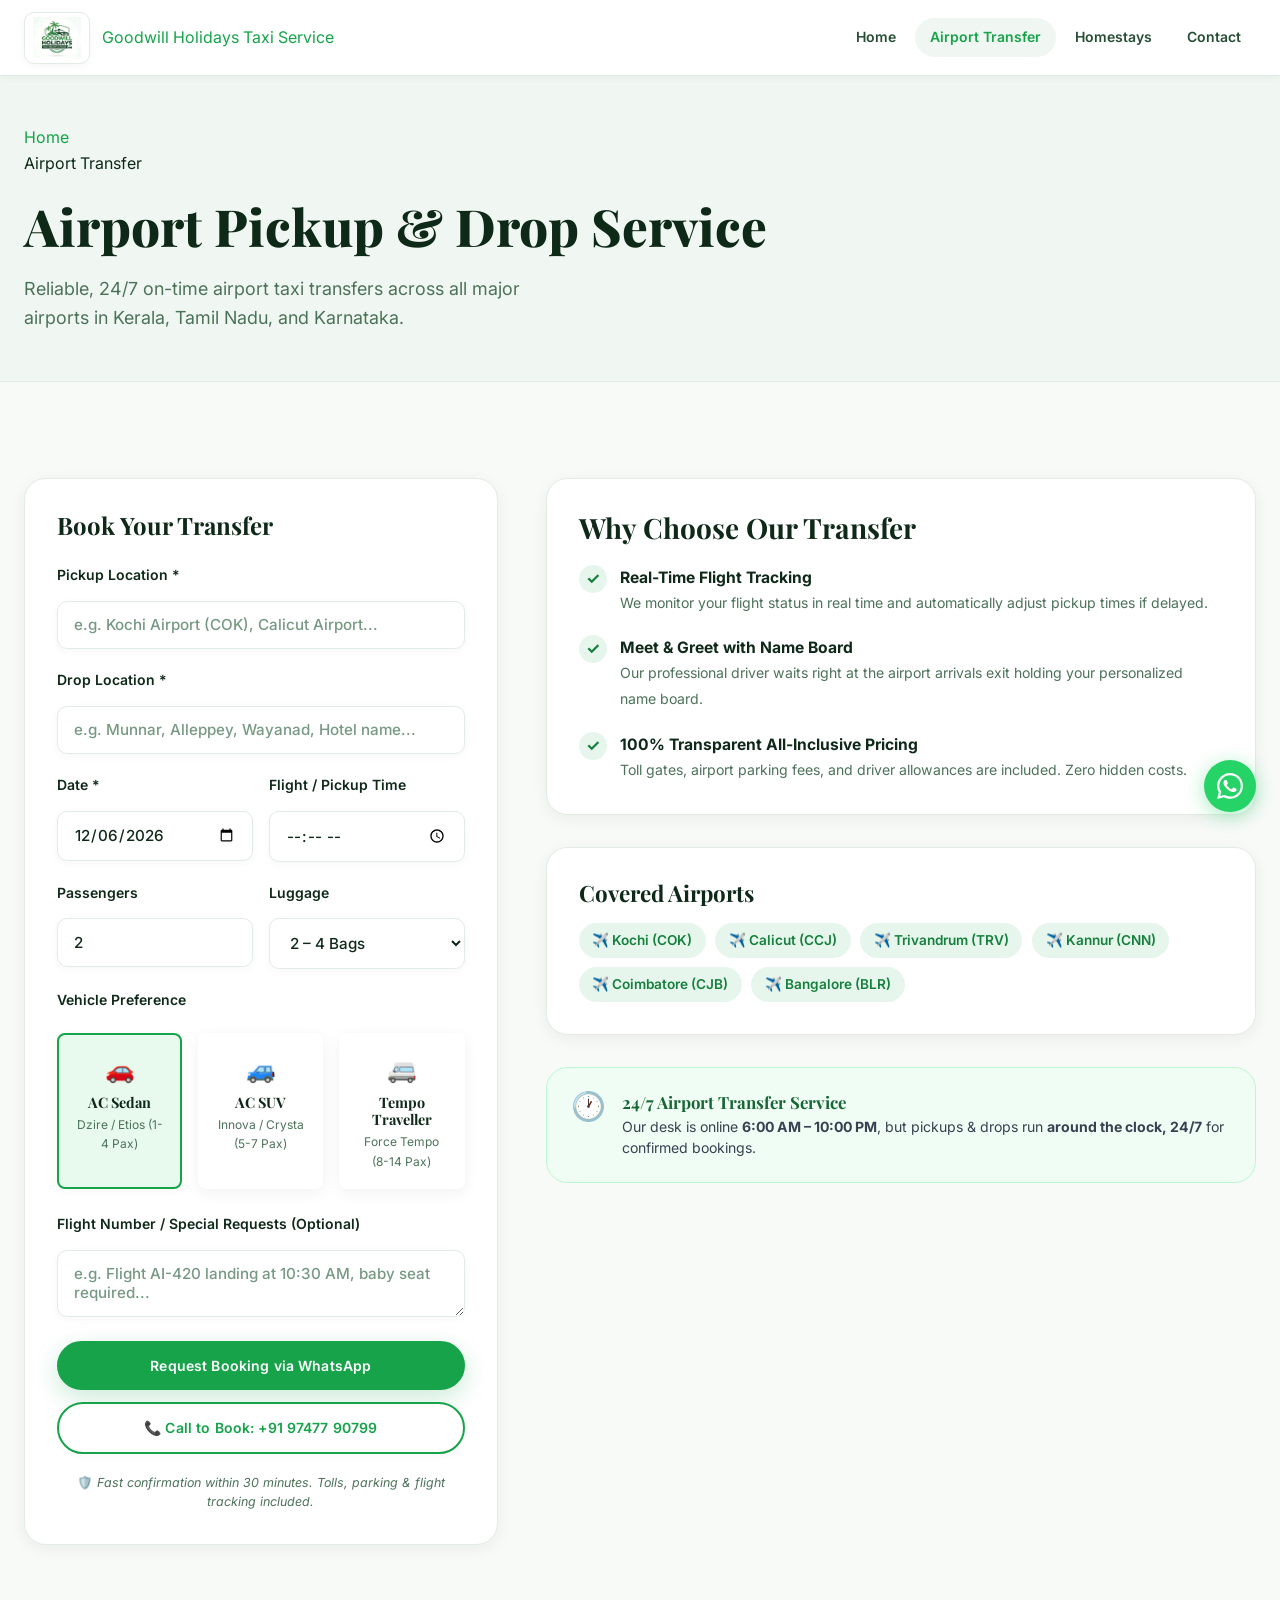
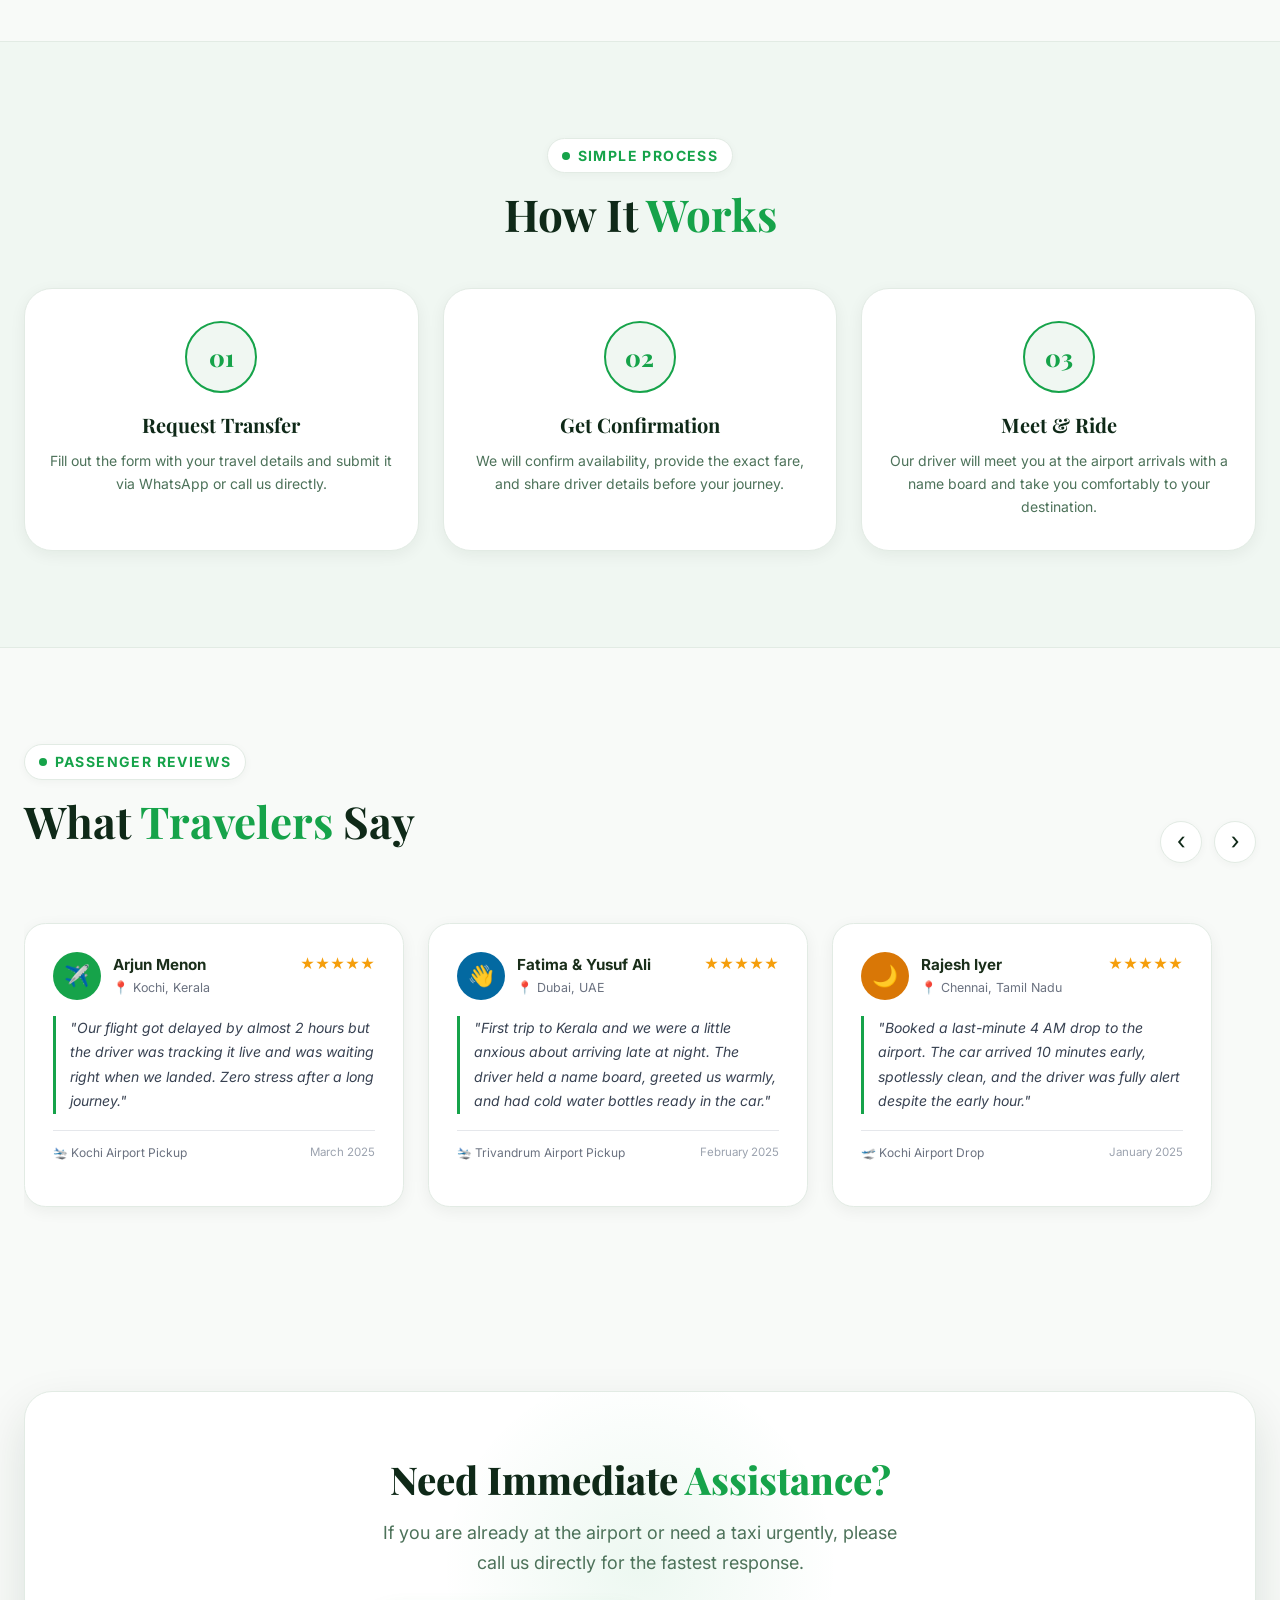
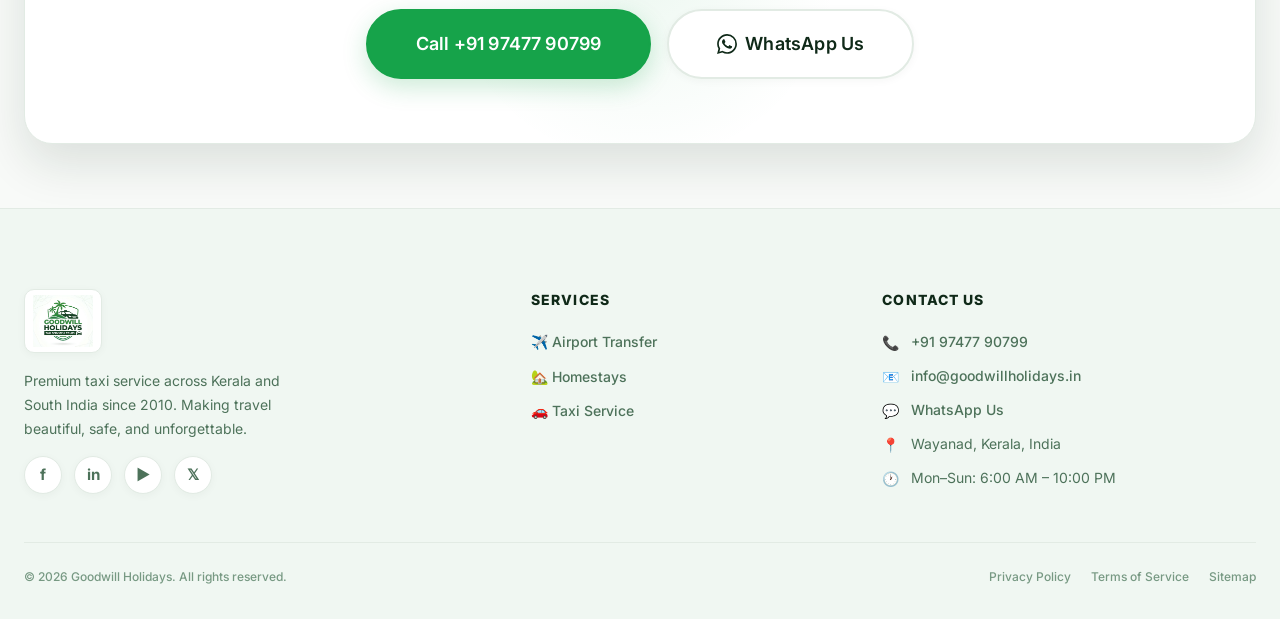
==== airport-transfer.html @ f51cc595 "first commit" ====
<!DOCTYPE html>
<html lang="en">
<head>
    <meta charset="UTF-8" />
    <!-- Favicon -->
    <link rel="icon" type="image/png" href="assets/logo/favicon.png" />
    <link rel="apple-touch-icon" href="assets/logo/favicon.png" />
    <meta name="viewport" content="width=device-width, initial-scale=1.0" />
    <meta name="description" content="Reliable airport taxi service in Kerala and South India. Punctual airport transfers from Kochi, Trivandrum, Calicut, and more with Goodwill Holidays." />
    <meta name="keywords" content="airport transfer Kerala, taxi Kochi airport, Trivandrum airport taxi, airport pickup Kerala, Goodwill Holidays airport transfer" />
    <meta name="author" content="Goodwill Holidays" />
    <meta name="robots" content="index, follow" />
    <link rel="canonical" href="https://www.goodwillholidays.in/airport-transfer.html" />

    <!-- Open Graph -->
    <meta property="og:title" content="Airport Transfer Kerala – Kochi, Trivandrum & More | Goodwill Holidays" />
    <meta property="og:description" content="Reliable airport taxi service in Kerala and South India. Punctual airport transfers with Goodwill Holidays." />
    <meta property="og:type" content="website" />
    <meta property="og:url" content="https://www.goodwillholidays.in/airport-transfer.html" />
    <meta property="og:image" content="https://www.goodwillholidays.in/assets/images/airport.jpg" />
    <meta property="og:site_name" content="Goodwill Holidays" />

    <!-- Twitter Card -->
    <meta name="twitter:card" content="summary_large_image" />
    <meta name="twitter:title" content="Airport Transfer Kerala – Kochi, Trivandrum & More" />
    <meta name="twitter:description" content="Reliable airport taxi service in Kerala and South India. Punctual airport transfers with Goodwill Holidays." />
    <meta name="twitter:image" content="https://www.goodwillholidays.in/assets/images/airport.jpg" />

    <title>Airport Transfer Kerala – Kochi, Trivandrum & More | Goodwill Holidays</title>

    <!-- Preconnect -->
    <link rel="preconnect" href="https://fonts.googleapis.com" />
    <link rel="preconnect" href="https://fonts.gstatic.com" crossorigin />
    <link href="https://fonts.googleapis.com/css2?family=Playfair+Display:ital,wght@0,400;0,500;0,600;0,700;1,400;1,500&family=Inter:wght@300;400;500;600;700&display=swap" rel="stylesheet" />

    <!-- CSS -->
    <link rel="stylesheet" href="css/style.css" />
    <link rel="stylesheet" href="css/animations.css" />
    <link rel="stylesheet" href="css/responsive.css" />

    <!-- JSON-LD Structured Data -->
    <script type="application/ld+json">
    {
        "@context": "https://schema.org",
        "@type": "TaxiService",
        "name": "Goodwill Holidays Airport Transfers",
        "description": "Reliable airport taxi service in Kerala and South India.",
        "url": "https://www.goodwillholidays.in/airport-transfer.html",
        "telephone": "+919747790799",
        "provider": {
            "@type": "LocalBusiness",
            "name": "Goodwill Holidays"
        },
        "areaServed": [
            {"@type": "City", "name": "Kochi"},
            {"@type": "City", "name": "Trivandrum"},
            {"@type": "City", "name": "Calicut"},
            {"@type": "City", "name": "Coimbatore"},
            {"@type": "City", "name": "Bangalore"},
            {"@type": "City", "name": "Chennai"}
        ]
    }
    </script>
    <style>
        .airport-page-layout { display: grid; grid-template-columns: 1fr 1.5fr; gap: 3rem; align-items: start; }
        @media (max-width: 991px) { .airport-page-layout { grid-template-columns: 1fr; } }
        .vehicle-selection { display: grid; grid-template-columns: repeat(3, 1fr); gap: 1rem; margin-top: 0.5rem; }
        .vehicle-card { border: 2px solid transparent; border-radius: 0.5rem; padding: 1rem; cursor: pointer; text-align: center; background: rgba(255,255,255,0.05); transition: all 0.3s; }
        .vehicle-card.selected { border-color: var(--clr-brand); background: rgba(34, 197, 94, 0.1); }
        .vehicle-card h4 { margin-bottom: 0.25rem; font-size: 0.9rem; }
        .vehicle-card p { font-size: 0.75rem; color: var(--clr-text-muted); margin: 0; }
        .vehicle-list-grid { display: grid; grid-template-columns: repeat(auto-fit, minmax(250px, 1fr)); gap: 1.5rem; }
        .vehicle-info-card { background: var(--clr-bg-card); border-radius: 1rem; padding: 1.5rem; border: 1px solid rgba(255,255,255,0.05); }
    </style>
</head>
<body data-page="airport-transfer">
    <!-- Skip Navigation -->
    <a href="#main-content" class="skip-nav">Skip to main content</a>

    <!-- ═══ NAVBAR ═════════════════════════════════════════════════════════ -->
    <header role="banner">
        <nav class="navbar" aria-label="Main navigation">
            <div class="navbar__inner">
                <a href="index.html" class="navbar__logo" aria-label="Goodwill Holidays – Home">
                    <img src="assets/logo/logo.png" alt="Goodwill Holidays Logo" class="navbar__logo-img" width="44" height="44" />
                    <div class="navbar__logo-text">
                        <span class="navbar__logo-name">Goodwill Holidays</span>
                        <span class="navbar__logo-tagline">Taxi Service</span>
                    </div>
                </a>

                <div class="navbar__nav" role="navigation">
                    <a href="index.html" class="nav-link">Home</a>
                    <a href="airport-transfer.html" class="nav-link active">Airport Transfer</a>
                    <a href="homestays.html" class="nav-link">Homestays</a>
                    <a href="contact.html" class="nav-link">Contact</a>
                </div>


                <!-- Hamburger -->
                <button class="hamburger" aria-label="Open navigation menu" aria-expanded="false" aria-controls="mobile-menu">
                    <span class="hamburger__line"></span>
                    <span class="hamburger__line"></span>
                    <span class="hamburger__line"></span>
                </button>
            </div>
        </nav>
    </header>

    <!-- Mobile Menu Overlay -->
    <div class="mobile-menu-overlay" aria-hidden="true"></div>

    <!-- Mobile Menu -->
    <nav class="mobile-menu" id="mobile-menu" aria-label="Mobile navigation" aria-hidden="true">
        <div class="mobile-menu__header">
            <a href="index.html" class="navbar__logo">
                <img src="assets/logo/logo.png" alt="Goodwill Holidays" class="navbar__logo-img" width="36" height="36" />
                <div class="navbar__logo-text">
                    <span class="navbar__logo-name">Goodwill Holidays</span>
                    <span class="navbar__logo-tagline">Taxi Service</span>
                </div>
            </a>
            <button class="mobile-menu-close" aria-label="Close navigation menu">✕</button>
        </div>
        <div class="mobile-menu__nav">
            <a href="index.html" class="mobile-nav-link">🏠 Home</a>
            <a href="airport-transfer.html" class="mobile-nav-link active">✈️ Airport Transfer</a>
            <a href="homestays.html" class="mobile-nav-link">🏡 Homestays</a>
            <a href="contact.html" class="mobile-nav-link">📞 Contact Us</a>
        </div>
        <div class="mobile-menu__footer">
            <a href="#" class="btn btn--whatsapp btn--full"
               data-whatsapp="Hello Goodwill Holidays! I'd like to plan a trip!">
                WhatsApp Us
            </a>
        </div>
    </nav>

    <main id="main-content">
        <!-- ═══ PAGE HEADER ═══════════════════════════════════════════════════ -->
        <section class="page-header section--dark">
            <div class="container">
                <nav aria-label="Breadcrumb" class="breadcrumb">
                    <ol>
                        <li><a href="index.html">Home</a></li>
                        <li><span aria-current="page">Airport Transfer</span></li>
                    </ol>
                </nav>
                <div class="page-header__content text-center">
                    <h1 class="page-header__title">Airport Pickup &amp; <span>Drop Service</span></h1>
                    <p class="page-header__subtitle">Reliable, 24/7 on-time airport taxi transfers across all major airports in Kerala, Tamil Nadu, and Karnataka.</p>
                </div>
            </div>
        </section>

        <!-- ═══ MAIN CONTENT ═════════════════════════════════════════════════ -->
        <section class="section">
            <div class="container">
                <div class="airport-page-layout">
                    <!-- LEFT COLUMN: Form -->
                    <div class="reveal-left">
                        <form id="airport-transfer-form" class="airport-transfer-form">
                            <h2 style="font-size: 1.5rem; margin-bottom: 1.5rem; font-family: 'Playfair Display', serif; color: var(--clr-text-primary);">Book Your Transfer</h2>
                            
                            <div class="form-group" style="margin-bottom: 1.25rem;">
                                <label for="transfer-pickup" class="form-label" style="font-weight:600; margin-bottom:0.4rem; display:block;">Pickup Location *</label>
                                <input type="text" id="transfer-pickup" class="form-input" required placeholder="e.g. Kochi Airport (COK), Calicut Airport..." style="padding: 0.85rem 1rem; border-radius: var(--radius-md); border: 1px solid var(--clr-border); background: #ffffff; color: var(--clr-text-primary); font-size: 0.95rem;" />
                            </div>
                            
                            <div class="form-group" style="margin-bottom: 1.25rem;">
                                <label for="transfer-dropoff" class="form-label" style="font-weight:600; margin-bottom:0.4rem; display:block;">Drop Location *</label>
                                <input type="text" id="transfer-dropoff" class="form-input" required placeholder="e.g. Munnar, Alleppey, Wayanad, Hotel name..." style="padding: 0.85rem 1rem; border-radius: var(--radius-md); border: 1px solid var(--clr-border); background: #ffffff; color: var(--clr-text-primary); font-size: 0.95rem;" />
                            </div>

                            <div class="form-grid-2">
                                <div class="form-group">
                                    <label for="transfer-date" class="form-label" style="font-weight:600; margin-bottom:0.4rem; display:block;">Date *</label>
                                    <input type="date" id="transfer-date" class="form-input" required style="padding: 0.85rem 1rem; border-radius: var(--radius-md); border: 1px solid var(--clr-border); background: #ffffff; color: var(--clr-text-primary); font-size: 0.95rem;" />
                                </div>
                                <div class="form-group">
                                    <label for="transfer-time" class="form-label" style="font-weight:600; margin-bottom:0.4rem; display:block;">Flight / Pickup Time</label>
                                    <input type="time" id="transfer-time" class="form-input" style="padding: 0.85rem 1rem; border-radius: var(--radius-md); border: 1px solid var(--clr-border); background: #ffffff; color: var(--clr-text-primary); font-size: 0.95rem;" />
                                </div>
                            </div>

                            <div class="form-grid-2">
                                <div class="form-group">
                                    <label for="transfer-passengers" class="form-label" style="font-weight:600; margin-bottom:0.4rem; display:block;">Passengers</label>
                                    <input type="number" id="transfer-passengers" class="form-input" min="1" max="15" value="2" style="padding: 0.85rem 1rem; border-radius: var(--radius-md); border: 1px solid var(--clr-border); background: #ffffff; color: var(--clr-text-primary); font-size: 0.95rem;" />
                                </div>
                                <div class="form-group">
                                    <label for="transfer-luggage" class="form-label" style="font-weight:600; margin-bottom:0.4rem; display:block;">Luggage</label>
                                    <select id="transfer-luggage" class="form-input" style="padding: 0.85rem 1rem; border-radius: var(--radius-md); border: 1px solid var(--clr-border); background: #ffffff; color: var(--clr-text-primary); font-size: 0.95rem;">
                                        <option value="0-1">0 – 1 Bags</option>
                                        <option value="2-4" selected>2 – 4 Bags</option>
                                        <option value="5+">5+ Bags</option>
                                    </select>
                                </div>
                            </div>

                            <div class="form-group" style="margin-bottom: 1.5rem;">
                                <label class="form-label" style="font-weight:600; margin-bottom:0.4rem; display:block;">Vehicle Preference</label>
                                <div class="vehicle-selection">
                                    <div class="vehicle-card selected" data-vehicle="sedan">
                                        <div style="font-size: 1.5rem; margin-bottom: 0.25rem;">🚗</div>
                                        <h4>AC Sedan</h4>
                                        <p>Dzire / Etios (1-4 Pax)</p>
                                    </div>
                                    <div class="vehicle-card" data-vehicle="suv">
                                        <div style="font-size: 1.5rem; margin-bottom: 0.25rem;">🚙</div>
                                        <h4>AC SUV</h4>
                                        <p>Innova / Crysta (5-7 Pax)</p>
                                    </div>
                                    <div class="vehicle-card" data-vehicle="tempo">
                                        <div style="font-size: 1.5rem; margin-bottom: 0.25rem;">🚐</div>
                                        <h4>Tempo Traveller</h4>
                                        <p>Force Tempo (8-14 Pax)</p>
                                    </div>
                                </div>
                            </div>

                            <div class="form-group" style="margin-bottom: 1.5rem;">
                                <label for="transfer-notes" class="form-label" style="font-weight:600; margin-bottom:0.4rem; display:block;">Flight Number / Special Requests (Optional)</label>
                                <textarea id="transfer-notes" class="form-input" rows="2" placeholder="e.g. Flight AI-420 landing at 10:30 AM, baby seat required..." style="padding: 0.85rem 1rem; border-radius: var(--radius-md); border: 1px solid var(--clr-border); background: #ffffff; color: var(--clr-text-primary); font-size: 0.95rem;"></textarea>
                            </div>

                            <div style="display: flex; flex-direction: column; gap: 0.75rem;">
                                <button type="submit" class="btn btn--primary btn--full" style="justify-content: center; padding: 0.9rem;">
                                    Request Booking via WhatsApp
                                </button>
                                <a href="tel:+919747790799" class="btn btn--outline btn--full" style="justify-content: center; padding: 0.8rem;">
                                    📞 Call to Book: +91 97477 90799
                                </a>
                            </div>

                            <p style="font-size: 0.78rem; color: var(--clr-text-muted); margin-top: 1.25rem; text-align: center; line-height: 1.5;">
                                🛡️ <em>Fast confirmation within 30 minutes. Tolls, parking &amp; flight tracking included.</em>
                            </p>
                        </form>
                    </div>

                    <!-- RIGHT COLUMN: Info -->
                    <div class="reveal-right">
                        <div class="airport-info-card" style="background:#ffffff; border:1px solid var(--clr-border); border-radius:var(--radius-xl); box-shadow:var(--shadow-md); margin-bottom: 2rem;">
                            <h2 style="font-family: 'Playfair Display', serif; font-size: 1.75rem; margin-bottom: 1.25rem; color: var(--clr-text-primary);">Why Choose Our Transfer</h2>
                            <ul style="display: flex; flex-direction: column; gap: 1.25rem; list-style:none; padding:0; margin:0;">
                                <li style="display: flex; align-items: start; gap: 0.85rem;">
                                    <span style="background:var(--clr-brand-glow); color:var(--clr-brand-dark); width:28px; height:28px; border-radius:50%; display:flex; align-items:center; justify-content:center; font-weight:700; flex-shrink:0;">✓</span>
                                    <div>
                                        <strong style="display: block; color: var(--clr-text-primary); font-size: 0.98rem;">Real-Time Flight Tracking</strong>
                                        <span style="color: var(--clr-text-muted); font-size: 0.88rem;">We monitor your flight status in real time and automatically adjust pickup times if delayed.</span>
                                    </div>
                                </li>
                                <li style="display: flex; align-items: start; gap: 0.85rem;">
                                    <span style="background:var(--clr-brand-glow); color:var(--clr-brand-dark); width:28px; height:28px; border-radius:50%; display:flex; align-items:center; justify-content:center; font-weight:700; flex-shrink:0;">✓</span>
                                    <div>
                                        <strong style="display: block; color: var(--clr-text-primary); font-size: 0.98rem;">Meet &amp; Greet with Name Board</strong>
                                        <span style="color: var(--clr-text-muted); font-size: 0.88rem;">Our professional driver waits right at the airport arrivals exit holding your personalized name board.</span>
                                    </div>
                                </li>
                                <li style="display: flex; align-items: start; gap: 0.85rem;">
                                    <span style="background:var(--clr-brand-glow); color:var(--clr-brand-dark); width:28px; height:28px; border-radius:50%; display:flex; align-items:center; justify-content:center; font-weight:700; flex-shrink:0;">✓</span>
                                    <div>
                                        <strong style="display: block; color: var(--clr-text-primary); font-size: 0.98rem;">100% Transparent All-Inclusive Pricing</strong>
                                        <span style="color: var(--clr-text-muted); font-size: 0.88rem;">Toll gates, airport parking fees, and driver allowances are included. Zero hidden costs.</span>
                                    </div>
                                </li>
                            </ul>
                        </div>

                        <div class="airport-info-card" style="background:#ffffff; border:1px solid var(--clr-border); border-radius:var(--radius-xl); box-shadow:var(--shadow-md); margin-bottom: 2rem;">
                            <h3 style="font-family: 'Playfair Display', serif; font-size: 1.4rem; margin-bottom: 1rem; color: var(--clr-text-primary);">Covered Airports</h3>
                            <div style="display: flex; flex-wrap: wrap; gap: 0.6rem;">
                                <span style="background: var(--clr-brand-glow); color: var(--clr-brand-dark); padding: 0.4rem 0.85rem; border-radius: 999px; font-size: 0.85rem; font-weight: 600;">✈️ Kochi (COK)</span>
                                <span style="background: var(--clr-brand-glow); color: var(--clr-brand-dark); padding: 0.4rem 0.85rem; border-radius: 999px; font-size: 0.85rem; font-weight: 600;">✈️ Calicut (CCJ)</span>
                                <span style="background: var(--clr-brand-glow); color: var(--clr-brand-dark); padding: 0.4rem 0.85rem; border-radius: 999px; font-size: 0.85rem; font-weight: 600;">✈️ Trivandrum (TRV)</span>
                                <span style="background: var(--clr-brand-glow); color: var(--clr-brand-dark); padding: 0.4rem 0.85rem; border-radius: 999px; font-size: 0.85rem; font-weight: 600;">✈️ Kannur (CNN)</span>
                                <span style="background: var(--clr-brand-glow); color: var(--clr-brand-dark); padding: 0.4rem 0.85rem; border-radius: 999px; font-size: 0.85rem; font-weight: 600;">✈️ Coimbatore (CJB)</span>
                                <span style="background: var(--clr-brand-glow); color: var(--clr-brand-dark); padding: 0.4rem 0.85rem; border-radius: 999px; font-size: 0.85rem; font-weight: 600;">✈️ Bangalore (BLR)</span>
                            </div>
                        </div>

                        <div style="background: #f0fdf4; border: 1px solid #bbf7d0; padding: 1.5rem; border-radius: var(--radius-xl); display:flex; align-items:flex-start; gap:1rem;">
                            <div style="font-size: 1.75rem; line-height:1;">🕐</div>
                            <div>
                                <h4 style="font-size: 1.05rem; font-weight: 700; color: #166534; margin-bottom: 0.25rem;">24/7 Airport Transfer Service</h4>
                                <p style="color: #374151; font-size: 0.88rem; line-height: 1.5; margin: 0;">Our desk is online <strong>6:00 AM – 10:00 PM</strong>, but pickups &amp; drops run <strong>around the clock, 24/7</strong> for confirmed bookings.</p>
                            </div>
                        </div>
                    </div>
                </div>
            </div>
        </section>

        <!-- ═══ HOW IT WORKS ════════════════════════════════════════════════ -->
        <section class="section section--dark" aria-labelledby="how-heading">
            <div class="container">
                <div class="section-header section-header--center">
                    <span class="section-label">Simple Process</span>
                    <h2 class="section-title" id="how-heading">How It <span>Works</span></h2>
                </div>

                <div class="how-grid">
                    <div class="how-step reveal" data-delay="0">
                        <div class="how-step__number" aria-hidden="true">01</div>
                        <h3 class="how-step__title">Request Transfer</h3>
                        <p class="how-step__desc">Fill out the form with your travel details and submit it via WhatsApp or call us directly.</p>
                    </div>
                    <div class="how-step reveal" data-delay="150">
                        <div class="how-step__number" aria-hidden="true">02</div>
                        <h3 class="how-step__title">Get Confirmation</h3>
                        <p class="how-step__desc">We will confirm availability, provide the exact fare, and share driver details before your journey.</p>
                    </div>
                    <div class="how-step reveal" data-delay="300">
                        <div class="how-step__number" aria-hidden="true">03</div>
                        <h3 class="how-step__title">Meet & Ride</h3>
                        <p class="how-step__desc">Our driver will meet you at the airport arrivals with a name board and take you comfortably to your destination.</p>
                    </div>
                </div>
            </div>
        </section>
        
        <!-- ═══ TESTIMONIALS (AIRPORT) ══════════════════════════════════════ -->
        <section class="section">
            <div class="container">
                <div class="section-header"
                    style="display:flex;align-items:flex-end;justify-content:space-between;flex-wrap:wrap;gap:1.5rem;">
                    <div>
                        <span class="section-label">Passenger Reviews</span>
                        <h2 class="section-title">What <span>Travelers</span> Say</h2>
                    </div>
                    <div style="display:flex;align-items:center;gap:0.75rem;">
                        <button class="carousel-btn" id="airport-reviews-scroll-left" aria-label="Previous review"
                            title="Previous review">‹</button>
                        <button class="carousel-btn" id="airport-reviews-scroll-right" aria-label="Next review"
                            title="Next review">›</button>
                    </div>
                </div>

                <div class="stories-carousel-wrap">
                    <div class="stories-carousel-track" id="airport-testimonial-container" aria-live="polite">
                        <!-- Review 1 -->
                        <article class="story-card reveal"
                            style="background:#fff;border:1px solid var(--clr-border);border-radius:var(--radius-xl);padding:1.75rem;box-shadow:var(--shadow-md);display:flex;flex-direction:column;gap:1rem;">
                            <div style="display:flex;justify-content:space-between;align-items:flex-start;gap:0.5rem;">
                                <div style="display:flex;align-items:center;gap:0.75rem;">
                                    <div style="width:48px;height:48px;border-radius:50%;background:#16a34a;display:flex;align-items:center;justify-content:center;font-size:1.3rem;color:#fff;font-weight:700;flex-shrink:0;">✈️</div>
                                    <div>
                                        <div style="font-weight:700;font-size:0.95rem;color:#1a2e1a;">Arjun Menon</div>
                                        <div style="font-size:0.78rem;color:#6b7280;">📍 Kochi, Kerala</div>
                                    </div>
                                </div>
                                <div style="color:#f59e0b;font-size:0.9rem;">★★★★★</div>
                            </div>
                            <blockquote
                                style="margin:0;font-size:0.875rem;line-height:1.75;color:#374151;font-style:italic;border-left:3px solid #16a34a;padding-left:0.85rem;">
                                "Our flight got delayed by almost 2 hours but the driver was tracking it live and was waiting right when we landed. Zero stress after a long journey."
                            </blockquote>
                            <div style="display:flex;justify-content:space-between;align-items:center;padding-top:0.75rem;border-top:1px solid #e5e7eb;flex-wrap:wrap;gap:0.25rem;">
                                <span style="font-size:0.75rem;color:#6b7280;">🛬 Kochi Airport Pickup</span>
                                <span style="font-size:0.72rem;color:#9ca3af;">March 2025</span>
                            </div>
                        </article>

                        <!-- Review 2 -->
                        <article class="story-card reveal"
                            style="background:#fff;border:1px solid var(--clr-border);border-radius:var(--radius-xl);padding:1.75rem;box-shadow:var(--shadow-md);display:flex;flex-direction:column;gap:1rem;">
                            <div style="display:flex;justify-content:space-between;align-items:flex-start;gap:0.5rem;">
                                <div style="display:flex;align-items:center;gap:0.75rem;">
                                    <div style="width:48px;height:48px;border-radius:50%;background:#0369a1;display:flex;align-items:center;justify-content:center;font-size:1.3rem;color:#fff;font-weight:700;flex-shrink:0;">👋</div>
                                    <div>
                                        <div style="font-weight:700;font-size:0.95rem;color:#1a2e1a;">Fatima &amp; Yusuf Ali</div>
                                        <div style="font-size:0.78rem;color:#6b7280;">📍 Dubai, UAE</div>
                                    </div>
                                </div>
                                <div style="color:#f59e0b;font-size:0.9rem;">★★★★★</div>
                            </div>
                            <blockquote
                                style="margin:0;font-size:0.875rem;line-height:1.75;color:#374151;font-style:italic;border-left:3px solid #16a34a;padding-left:0.85rem;">
                                "First trip to Kerala and we were a little anxious about arriving late at night. The driver held a name board, greeted us warmly, and had cold water bottles ready in the car."
                            </blockquote>
                            <div style="display:flex;justify-content:space-between;align-items:center;padding-top:0.75rem;border-top:1px solid #e5e7eb;flex-wrap:wrap;gap:0.25rem;">
                                <span style="font-size:0.75rem;color:#6b7280;">🛬 Trivandrum Airport Pickup</span>
                                <span style="font-size:0.72rem;color:#9ca3af;">February 2025</span>
                            </div>
                        </article>

                        <!-- Review 3 -->
                        <article class="story-card reveal"
                            style="background:#fff;border:1px solid var(--clr-border);border-radius:var(--radius-xl);padding:1.75rem;box-shadow:var(--shadow-md);display:flex;flex-direction:column;gap:1rem;">
                            <div style="display:flex;justify-content:space-between;align-items:flex-start;gap:0.5rem;">
                                <div style="display:flex;align-items:center;gap:0.75rem;">
                                    <div style="width:48px;height:48px;border-radius:50%;background:#d97706;display:flex;align-items:center;justify-content:center;font-size:1.3rem;color:#fff;font-weight:700;flex-shrink:0;">🌙</div>
                                    <div>
                                        <div style="font-weight:700;font-size:0.95rem;color:#1a2e1a;">Rajesh Iyer</div>
                                        <div style="font-size:0.78rem;color:#6b7280;">📍 Chennai, Tamil Nadu</div>
                                    </div>
                                </div>
                                <div style="color:#f59e0b;font-size:0.9rem;">★★★★★</div>
                            </div>
                            <blockquote
                                style="margin:0;font-size:0.875rem;line-height:1.75;color:#374151;font-style:italic;border-left:3px solid #16a34a;padding-left:0.85rem;">
                                "Booked a last-minute 4 AM drop to the airport. The car arrived 10 minutes early, spotlessly clean, and the driver was fully alert despite the early hour."
                            </blockquote>
                            <div style="display:flex;justify-content:space-between;align-items:center;padding-top:0.75rem;border-top:1px solid #e5e7eb;flex-wrap:wrap;gap:0.25rem;">
                                <span style="font-size:0.75rem;color:#6b7280;">🛫 Kochi Airport Drop</span>
                                <span style="font-size:0.72rem;color:#9ca3af;">January 2025</span>
                            </div>
                        </article>

                        <!-- Review 4 -->
                        <article class="story-card reveal"
                            style="background:#fff;border:1px solid var(--clr-border);border-radius:var(--radius-xl);padding:1.75rem;box-shadow:var(--shadow-md);display:flex;flex-direction:column;gap:1rem;">
                            <div style="display:flex;justify-content:space-between;align-items:flex-start;gap:0.5rem;">
                                <div style="display:flex;align-items:center;gap:0.75rem;">
                                    <div style="width:48px;height:48px;border-radius:50%;background:#7c3aed;display:flex;align-items:center;justify-content:center;font-size:1.3rem;color:#fff;font-weight:700;flex-shrink:0;">👨‍👩‍👧‍👦</div>
                                    <div>
                                        <div style="font-weight:700;font-size:0.95rem;color:#1a2e1a;">The Kapoor Family</div>
                                        <div style="font-size:0.78rem;color:#6b7280;">📍 Delhi, India</div>
                                    </div>
                                </div>
                                <div style="color:#f59e0b;font-size:0.9rem;">★★★★★</div>
                            </div>
                            <blockquote
                                style="margin:0;font-size:0.875rem;line-height:1.75;color:#374151;font-style:italic;border-left:3px solid #16a34a;padding-left:0.85rem;">
                                "Traveling with two kids and a mountain of luggage is never fun, but the Tempo Traveller was roomy and the driver helped load and unload everything without being asked."
                            </blockquote>
                            <div style="display:flex;justify-content:space-between;align-items:center;padding-top:0.75rem;border-top:1px solid #e5e7eb;flex-wrap:wrap;gap:0.25rem;">
                                <span style="font-size:0.75rem;color:#6b7280;">🛬 Calicut Airport Pickup</span>
                                <span style="font-size:0.72rem;color:#9ca3af;">December 2024</span>
                            </div>
                        </article>

                        <!-- Review 5 -->
                        <article class="story-card reveal"
                            style="background:#fff;border:1px solid var(--clr-border);border-radius:var(--radius-xl);padding:1.75rem;box-shadow:var(--shadow-md);display:flex;flex-direction:column;gap:1rem;">
                            <div style="display:flex;justify-content:space-between;align-items:flex-start;gap:0.5rem;">
                                <div style="display:flex;align-items:center;gap:0.75rem;">
                                    <div style="width:48px;height:48px;border-radius:50%;background:#db2777;display:flex;align-items:center;justify-content:center;font-size:1.3rem;color:#fff;font-weight:700;flex-shrink:0;">🌸</div>
                                    <div>
                                        <div style="font-weight:700;font-size:0.95rem;color:#1a2e1a;">Sarah Thompson</div>
                                        <div style="font-size:0.78rem;color:#6b7280;">📍 Manchester, United Kingdom</div>
                                    </div>
                                </div>
                                <div style="color:#f59e0b;font-size:0.9rem;">★★★★★</div>
                            </div>
                            <blockquote
                                style="margin:0;font-size:0.875rem;line-height:1.75;color:#374151;font-style:italic;border-left:3px solid #16a34a;padding-left:0.85rem;">
                                "First time in India and I was a little nervous about arriving alone. The pickup was so smooth and professional that it set a wonderful tone for the whole trip."
                            </blockquote>
                            <div style="display:flex;justify-content:space-between;align-items:center;padding-top:0.75rem;border-top:1px solid #e5e7eb;flex-wrap:wrap;gap:0.25rem;">
                                <span style="font-size:0.75rem;color:#6b7280;">🛬 Trivandrum Airport Pickup</span>
                                <span style="font-size:0.72rem;color:#9ca3af;">November 2024</span>
                            </div>
                        </article>

                        <!-- Review 6 -->
                        <article class="story-card reveal"
                            style="background:#fff;border:1px solid var(--clr-border);border-radius:var(--radius-xl);padding:1.75rem;box-shadow:var(--shadow-md);display:flex;flex-direction:column;gap:1rem;">
                            <div style="display:flex;justify-content:space-between;align-items:flex-start;gap:0.5rem;">
                                <div style="display:flex;align-items:center;gap:0.75rem;">
                                    <div style="width:48px;height:48px;border-radius:50%;background:#0891b2;display:flex;align-items:center;justify-content:center;font-size:1.3rem;color:#fff;font-weight:700;flex-shrink:0;">🚗</div>
                                    <div>
                                        <div style="font-weight:700;font-size:0.95rem;color:#1a2e1a;">Vivek Nair</div>
                                        <div style="font-size:0.78rem;color:#6b7280;">📍 Bangalore, Karnataka</div>
                                    </div>
                                </div>
                                <div style="color:#f59e0b;font-size:0.9rem;">★★★★★</div>
                            </div>
                            <blockquote
                                style="margin:0;font-size:0.875rem;line-height:1.75;color:#374151;font-style:italic;border-left:3px solid #16a34a;padding-left:0.85rem;">
                                "Used them for both pickup and drop across our whole Kerala trip. Always on time, always polite, and the fares matched exactly what was quoted on WhatsApp."
                            </blockquote>
                            <div style="display:flex;justify-content:space-between;align-items:center;padding-top:0.75rem;border-top:1px solid #e5e7eb;flex-wrap:wrap;gap:0.25rem;">
                                <span style="font-size:0.75rem;color:#6b7280;">🛬🛫 Kochi Airport Pickup &amp; Drop</span>
                                <span style="font-size:0.72rem;color:#9ca3af;">October 2024</span>
                            </div>
                        </article>
                    </div>
                </div>
            </div>
        </section>

        <!-- ═══ CTA BANNER ═══════════════════════════════════════════════════ -->
        <section class="section section--tight" aria-label="Call to action">
            <div class="container">
                <div class="cta-banner reveal-scale">
                    <div class="cta-banner__glow" aria-hidden="true"></div>
                    <h2 class="cta-banner__title">Need Immediate <span style="color:var(--clr-brand);">Assistance?</span></h2>
                    <p class="cta-banner__subtitle">If you are already at the airport or need a taxi urgently, please call us directly for the fastest response.</p>
                    <div class="cta-banner__actions">
                        <a href="tel:+919747790799" class="btn btn--primary btn--xl">Call +91 97477 90799</a>
                        <a href="#"
                           class="btn btn--ghost btn--xl"
                           data-whatsapp="Hello Goodwill Holidays! I have an urgent taxi requirement."
                           aria-label="Chat with us on WhatsApp">
                            <svg width="20" height="20" viewBox="0 0 24 24" fill="currentColor" aria-hidden="true"><path d="M17.472 14.382c-.297-.149-1.758-.867-2.03-.967-.273-.099-.471-.148-.67.15-.197.297-.767.966-.94 1.164-.173.199-.347.223-.644.075-.297-.15-1.255-.463-2.39-1.475-.883-.788-1.48-1.761-1.653-2.059-.173-.297-.018-.458.13-.606.134-.133.298-.347.446-.52.149-.174.198-.298.298-.497.099-.198.05-.371-.025-.52-.075-.149-.669-1.612-.916-2.207-.242-.579-.487-.5-.669-.51-.173-.008-.371-.01-.57-.01-.198 0-.52.074-.792.372-.272.297-1.04 1.016-1.04 2.479 0 1.462 1.065 2.875 1.213 3.074.149.198 2.096 3.2 5.077 4.487.709.306 1.262.489 1.694.625.712.227 1.36.195 1.871.118.571-.085 1.758-.719 2.006-1.413.248-.694.248-1.289.173-1.413-.074-.124-.272-.198-.57-.347m-5.421 7.403h-.004a9.87 9.87 0 01-5.031-1.378l-.361-.214-3.741.982.998-3.648-.235-.374a9.86 9.86 0 01-1.51-5.26c.001-5.45 4.436-9.884 9.888-9.884 2.64 0 5.122 1.03 6.988 2.898a9.825 9.825 0 012.893 6.994c-.003 5.45-4.437 9.884-9.885 9.884m8.413-18.297A11.815 11.815 0 0012.05 0C5.495 0 .16 5.335.157 11.892c0 2.096.547 4.142 1.588 5.945L.057 24l6.305-1.654a11.882 11.882 0 005.683 1.448h.005c6.554 0 11.89-5.335 11.893-11.893a11.821 11.821 0 00-3.48-8.413z"/></svg>
                            WhatsApp Us
                        </a>
                    </div>
                </div>
            </div>
        </section>
    </main>

    <!-- ═══ FOOTER ══════════════════════════════════════════════════════════ -->
    <footer class="footer" role="contentinfo">
        <div class="container">
            <div class="footer__grid">
                <!-- Brand column -->
                <div class="footer__brand">
                    <a href="index.html" class="footer__logo" aria-label="Goodwill Holidays home">
                        <img src="assets/logo/logo.png" alt="Goodwill Holidays" class="footer__logo-img" width="48" height="48" loading="lazy" />
                        <div class="footer__logo-text">
                            <span class="footer__logo-name">Goodwill Holidays</span>
                            <span class="footer__logo-tagline">Taxi Service</span>
                        </div>
                    </a>
                    <p class="footer__desc">Premium taxi service across Kerala and South India since 2010. Making travel beautiful, safe, and unforgettable.</p>
                    <div class="footer__social" aria-label="Social media links">
                        <a href="#" class="footer__social-link" aria-label="Facebook" rel="noopener noreferrer">f</a>
                        <a href="#" class="footer__social-link" aria-label="Instagram" rel="noopener noreferrer">in</a>
                        <a href="#" class="footer__social-link" aria-label="YouTube" rel="noopener noreferrer">▶</a>
                        <a href="#" class="footer__social-link" aria-label="Twitter / X" rel="noopener noreferrer">𝕏</a>
                    </div>
                </div>

                <!-- Services -->
                <nav aria-label="Services links">
                    <div class="footer__col-title">Services</div>
                    <div class="footer__links">
                        <a href="airport-transfer.html" class="footer__link">✈️ Airport Transfer</a>
                        <a href="homestays.html" class="footer__link">🏡 Homestays</a>
                        <a href="contact.html" class="footer__link">🚗 Taxi Service</a>
                    </div>
                </nav>


                <!-- Contact -->
                <div>
                    <div class="footer__col-title">Contact Us</div>
                    <div class="footer__links">
                        <div class="footer__contact-item">
                            <span class="footer__contact-icon" aria-hidden="true">📞</span>
                            <a href="tel:+919747790799" class="footer__link" style="transform:none;">+91 97477 90799</a>
                        </div>
                        <div class="footer__contact-item">
                            <span class="footer__contact-icon" aria-hidden="true">📧</span>
                            <a href="mailto:info@goodwillholidays.in" class="footer__link" style="transform:none;">info@goodwillholidays.in</a>
                        </div>
                        <div class="footer__contact-item">
                            <span class="footer__contact-icon" aria-hidden="true">💬</span>
                            <a href="#" class="footer__link" style="transform:none;"
                               data-whatsapp="Hello Goodwill Holidays! I'd like to inquire about your travel services.">
                                WhatsApp Us
                            </a>
                        </div>
                        <div class="footer__contact-item">
                            <span class="footer__contact-icon" aria-hidden="true">📍</span>
                            <span>Wayanad, Kerala, India</span>
                        </div>
                        <div class="footer__contact-item">
                            <span class="footer__contact-icon" aria-hidden="true">🕐</span>
                            <span>Mon–Sun: 6:00 AM – 10:00 PM</span>
                        </div>
                    </div>
                </div>
            </div>

            <div class="footer__bottom">
                <p class="footer__copyright">
                    © <span id="footer-year">2025</span> Goodwill Holidays. All rights reserved.
                </p>
                <div class="footer__legal">
                    <a href="contact.html">Privacy Policy</a>
                    <a href="contact.html">Terms of Service</a>
                    <a href="sitemap.xml">Sitemap</a>
                </div>
            </div>
        </div>
    </footer>

    <!-- Back to Top -->
    <button class="back-to-top" aria-label="Back to top">↑</button>

    <!-- WhatsApp Float Button -->
    <a href="#"
       class="whatsapp-float"
       data-whatsapp="Hello Goodwill Holidays! I'd like to enquire about your services."
       aria-label="Chat on WhatsApp">
        <div class="whatsapp-float-tooltip">Chat with us!</div>
        <svg viewBox="0 0 24 24" fill="white" aria-hidden="true">
            <path d="M17.472 14.382c-.297-.149-1.758-.867-2.03-.967-.273-.099-.471-.148-.67.15-.197.297-.767.966-.94 1.164-.173.199-.347.223-.644.075-.297-.15-1.255-.463-2.39-1.475-.883-.788-1.48-1.761-1.653-2.059-.173-.297-.018-.458.13-.606.134-.133.298-.347.446-.52.149-.174.198-.298.298-.497.099-.198.05-.371-.025-.52-.075-.149-.669-1.612-.916-2.207-.242-.579-.487-.5-.669-.51-.173-.008-.371-.01-.57-.01-.198 0-.52.074-.792.372-.272.297-1.04 1.016-1.04 2.479 0 1.462 1.065 2.875 1.213 3.074.149.198 2.096 3.2 5.077 4.487.709.306 1.262.489 1.694.625.712.227 1.36.195 1.871.118.571-.085 1.758-.719 2.006-1.413.248-.694.248-1.289.173-1.413-.074-.124-.272-.198-.57-.347m-5.421 7.403h-.004a9.87 9.87 0 01-5.031-1.378l-.361-.214-3.741.982.998-3.648-.235-.374a9.86 9.86 0 01-1.51-5.26c.001-5.45 4.436-9.884 9.888-9.884 2.64 0 5.122 1.03 6.988 2.898a9.825 9.825 0 012.893 6.994c-.003 5.45-4.437 9.884-9.885 9.884m8.413-18.297A11.815 11.815 0 0012.05 0C5.495 0 .16 5.335.157 11.892c0 2.096.547 4.142 1.588 5.945L.057 24l6.305-1.654a11.882 11.882 0 005.683 1.448h.005c6.554 0 11.89-5.335 11.893-11.893a11.821 11.821 0 00-3.48-8.413z"/>
        </svg>
    </a>

    <!-- Sticky Mobile CTA -->
    <div class="sticky-cta-mobile" aria-label="Quick booking actions">
        <a href="tel:+919747790799" class="btn btn--ghost btn--sm">📞 Call</a>
        <a href="#"
           class="btn btn--whatsapp btn--sm"
           data-whatsapp="Hello Goodwill Holidays! I'd like to book a trip. Please help me!">
            <svg width="14" height="14" viewBox="0 0 24 24" fill="currentColor" aria-hidden="true"><path d="M17.472 14.382c-.297-.149-1.758-.867-2.03-.967-.273-.099-.471-.148-.67.15-.197.297-.767.966-.94 1.164-.173.199-.347.223-.644.075-.297-.15-1.255-.463-2.39-1.475-.883-.788-1.48-1.761-1.653-2.059-.173-.297-.018-.458.13-.606.134-.133.298-.347.446-.52.149-.174.198-.298.298-.497.099-.198.05-.371-.025-.52-.075-.149-.669-1.612-.916-2.207-.242-.579-.487-.5-.669-.51-.173-.008-.371-.01-.57-.01-.198 0-.52.074-.792.372-.272.297-1.04 1.016-1.04 2.479 0 1.462 1.065 2.875 1.213 3.074.149.198 2.096 3.2 5.077 4.487.709.306 1.262.489 1.694.625.712.227 1.36.195 1.871.118.571-.085 1.758-.719 2.006-1.413.248-.694.248-1.289.173-1.413-.074-.124-.272-.198-.57-.347m-5.421 7.403h-.004a9.87 9.87 0 01-5.031-1.378l-.361-.214-3.741.982.998-3.648-.235-.374a9.86 9.86 0 01-1.51-5.26c.001-5.45 4.436-9.884 9.888-9.884 2.64 0 5.122 1.03 6.988 2.898a9.825 9.825 0 012.893 6.994c-.003 5.45-4.437 9.884-9.885 9.884m8.413-18.297A11.815 11.815 0 0012.05 0C5.495 0 .16 5.335.157 11.892c0 2.096.547 4.142 1.588 5.945L.057 24l6.305-1.654a11.882 11.882 0 005.683 1.448h.005c6.554 0 11.89-5.335 11.893-11.893a11.821 11.821 0 00-3.48-8.413z"/></svg>
            WhatsApp
        </a>
        <a href="contact.html" class="btn btn--primary btn--sm">Book Now</a>
    </div>

    <!-- JavaScript -->
    <script src="js/config.js" defer></script>
    <script src="js/data.js" defer></script>
    <script src="js/animations.js" defer></script>
    <script src="js/booking.js" defer></script>
    <script src="js/main.js" defer></script>

    <script>
    document.addEventListener('DOMContentLoaded', () => {
        // Footer year
        const yearEl = document.getElementById('footer-year');
        if (yearEl) yearEl.textContent = new Date().getFullYear();
        
        // Handle vehicle selection in the form
        const vehicleCards = document.querySelectorAll('.vehicle-selection .vehicle-card');
        vehicleCards.forEach(card => {
            card.addEventListener('click', () => {
                vehicleCards.forEach(c => c.classList.remove('selected'));
                card.classList.add('selected');
            });
        });

        // Render Vehicle info cards
        const vehiclesContainer = document.getElementById('vehicles-container');
        if (vehiclesContainer && typeof vehicles !== 'undefined') {
            vehicles.forEach(v => {
                const div = document.createElement('div');
                div.className = 'vehicle-info-card';
                div.innerHTML = `
                    <h4 style="font-size: 1.25rem; margin-bottom: 0.5rem;">${v.type} <span style="font-size:0.9rem; color:var(--clr-text-muted); font-weight:normal;">(${v.models.join(', ')})</span></h4>
                    <ul style="color: var(--clr-text-secondary); font-size: 0.9rem; margin-bottom: 1rem; display: flex; flex-direction: column; gap: 0.5rem;">
                        <li>👥 Up to ${v.capacity} Passengers</li>
                        <li>🧳 Up to ${v.luggage} Bags</li>
                        <li>❄️ AC Included</li>
                    </ul>
                `;
                vehiclesContainer.appendChild(div);
            });
        }

        // Wire up the passenger reviews carousel (side-scroll)
        const reviewsTrack = document.getElementById('airport-testimonial-container');
        const reviewsPrevBtn = document.getElementById('airport-reviews-scroll-left');
        const reviewsNextBtn = document.getElementById('airport-reviews-scroll-right');
        if (reviewsTrack) {
            const reviewScrollStep = 400;
            if (reviewsPrevBtn) {
                reviewsPrevBtn.addEventListener('click', () => {
                    reviewsTrack.scrollBy({ left: -reviewScrollStep, behavior: 'smooth' });
                });
            }
            if (reviewsNextBtn) {
                reviewsNextBtn.addEventListener('click', () => {
                    reviewsTrack.scrollBy({ left: reviewScrollStep, behavior: 'smooth' });
                });
            }
        }
    });
    </script>
</body>
</html>
---- css/style.css ----
/* ============================================================
   GOODWILL HOLIDAYS – Core Design System
   style.css — Crisp Modern White & Green Design Tokens & Components
   ============================================================ */

/* ─── Google Fonts ─────────────────────────────────────────── */
@import url('https://fonts.googleapis.com/css2?family=Playfair+Display:ital,wght@0,400;0,500;0,600;0,700;1,400;1,500&family=Inter:wght@300;400;500;600;700&display=swap');

/* ─── CSS Custom Properties ────────────────────────────────── */
:root {
    /* Brand Greens (Vibrant & Rich) */
    --clr-brand:          #16a34a;
    --clr-brand-dark:     #15803d;
    --clr-brand-deeper:   #116530;
    --clr-brand-lime:     #22c55e;
    --clr-brand-emerald:  #059669;
    --clr-brand-forest:   #0b3b19;
    --clr-brand-glow:     rgba(22, 163, 74, 0.1);

    /* Crisp White & Light Mint Backgrounds */
    --clr-bg-primary:     #f8faf8;
    --clr-bg-secondary:   #f0f7f2;
    --clr-bg-card:        #ffffff;
    --clr-bg-card-hover:  #ffffff;
    --clr-bg-elevated:    #ffffff;
    --clr-bg-surface:     #ffffff;

    /* Text Colors (High Contrast Deep Forest Green & Charcoal) */
    --clr-text-primary:   #0f2918;
    --clr-text-secondary: #274e35;
    --clr-text-muted:     #4d725a;
    --clr-text-subtle:    #779983;

    /* Glass & Highlights */
    --clr-glass:          rgba(255, 255, 255, 0.9);
    --clr-glass-light:    rgba(240, 247, 242, 0.7);
    --clr-glass-border:   rgba(226, 235, 228, 0.8);
    --clr-glass-border-green: rgba(22, 163, 74, 0.3);

    /* Clean Modern Shadows */
    --shadow-sm:          0 2px 8px rgba(15, 41, 24, 0.04);
    --shadow-md:          0 4px 16px rgba(15, 41, 24, 0.06);
    --shadow-lg:          0 10px 30px rgba(15, 41, 24, 0.09);
    --shadow-xl:          0 20px 48px rgba(15, 41, 24, 0.12);
    --shadow-brand:       0 8px 24px rgba(22, 163, 74, 0.22);
    --shadow-glow:        0 0 25px rgba(22, 163, 74, 0.15);

    /* UI Borders */
    --clr-border:         #e2ebe4;
    --clr-border-hover:   #16a34a;
    --clr-white:          #ffffff;
    --clr-error:          #dc2626;
    --clr-success:        #16a34a;
    --clr-warning:        #d97706;

    /* Typography */
    --font-display:       'Playfair Display', Georgia, serif;
    --font-body:          'Inter', -apple-system, BlinkMacSystemFont, 'Segoe UI', sans-serif;

    /* Font sizes (fluid) */
    --fs-xs:    0.75rem;
    --fs-sm:    0.875rem;
    --fs-base:  1rem;
    --fs-md:    1.125rem;
    --fs-lg:    1.25rem;
    --fs-xl:    1.5rem;
    --fs-2xl:   2rem;
    --fs-3xl:   2.5rem;
    --fs-4xl:   3.25rem;
    --fs-5xl:   4.5rem;
    --fs-hero:  clamp(2.5rem, 6vw, 5.25rem);

    /* Spacing */
    --space-1:  0.25rem;
    --space-2:  0.5rem;
    --space-3:  0.75rem;
    --space-4:  1rem;
    --space-5:  1.25rem;
    --space-6:  1.5rem;
    --space-8:  2rem;
    --space-10: 2.5rem;
    --space-12: 3rem;
    --space-16: 4rem;
    --space-20: 5rem;
    --space-24: 6rem;
    --space-32: 8rem;

    /* Border Radius */
    --radius-sm:  0.375rem;
    --radius-md:  0.625rem;
    --radius-lg:  1rem;
    --radius-xl:  1.35rem;
    --radius-2xl: 1.75rem;
    --radius-full: 9999px;

    /* Transitions */
    --transition-fast:   150ms cubic-bezier(0.4, 0, 0.2, 1);
    --transition-base:   250ms cubic-bezier(0.4, 0, 0.2, 1);
    --transition-slow:   400ms cubic-bezier(0.4, 0, 0.2, 1);
    --transition-spring: 300ms cubic-bezier(0.34, 1.56, 0.64, 1);

    /* Layout */
    --container-max:     1280px;
    --container-narrow:  900px;
    --nav-height:        76px;
    --section-gap:       var(--space-24);
}

/* ─── Reset & Base ─────────────────────────────────────────── */
*, *::before, *::after {
    box-sizing: border-box;
    margin: 0;
    padding: 0;
}

html {
    scroll-behavior: smooth;
    font-size: 16px;
    -webkit-text-size-adjust: 100%;
    width: 100%;
    max-width: 100%;
    overflow-x: hidden;
}

body {
    font-family: var(--font-body);
    background-color: var(--clr-bg-primary);
    color: var(--clr-text-primary);
    line-height: 1.6;
    width: 100%;
    max-width: 100%;
    overflow-x: hidden;
    position: relative;
    -webkit-font-smoothing: antialiased;
    -moz-osx-font-smoothing: grayscale;
}

img, video {
    max-width: 100%;
    height: auto;
    display: block;
}

a {
    color: var(--clr-brand);
    text-decoration: none;
    transition: color var(--transition-fast);
}

a:hover { color: var(--clr-brand-dark); }

button {
    cursor: pointer;
    font-family: inherit;
    border: none;
    background: none;
}

input, select, textarea {
    font-family: inherit;
    font-size: inherit;
}

ul, ol { list-style: none; }

h1, h2, h3, h4, h5, h6 {
    font-family: var(--font-display);
    line-height: 1.2;
    color: var(--clr-text-primary);
}

/* ─── Screen Reader Only ───────────────────────────────────── */
.sr-only {
    position: absolute;
    width: 1px;
    height: 1px;
    padding: 0;
    margin: -1px;
    overflow: hidden;
    clip: rect(0,0,0,0);
    white-space: nowrap;
    border-width: 0;
}

/* ─── Skip Navigation ──────────────────────────────────────── */
.skip-nav {
    position: absolute;
    top: -100%;
    left: 1rem;
    z-index: 9999;
    background: var(--clr-brand);
    color: #ffffff;
    padding: 0.75rem 1.5rem;
    border-radius: var(--radius-md);
    font-weight: 600;
    box-shadow: var(--shadow-md);
    transition: top var(--transition-fast);
}
.skip-nav:focus { top: 1rem; }

/* ─── Container ────────────────────────────────────────────── */
.container {
    width: 100%;
    max-width: var(--container-max);
    margin: 0 auto;
    padding: 0 var(--space-6);
}

.container--narrow {
    max-width: var(--container-narrow);
}

/* ─── Section ──────────────────────────────────────────────── */
.section {
    padding: var(--section-gap) 0;
}

.section--tight {
    padding: var(--space-16) 0;
}

.section--dark {
    background-color: var(--clr-bg-secondary);
    border-top: 1px solid var(--clr-border);
    border-bottom: 1px solid var(--clr-border);
}

.section--elevated {
    background-color: var(--clr-bg-elevated);
}

/* ─── Section Headings ─────────────────────────────────────── */
.section-label {
    display: inline-flex;
    align-items: center;
    gap: var(--space-2);
    font-family: var(--font-body);
    font-size: var(--fs-sm);
    font-weight: 700;
    letter-spacing: 0.1em;
    text-transform: uppercase;
    color: var(--clr-brand);
    margin-bottom: var(--space-4);
    padding: 0.35rem 0.85rem;
    border-radius: var(--radius-full);
    background: #ffffff;
    border: 1px solid var(--clr-border);
    box-shadow: var(--shadow-sm);
}

.section-label::before {
    content: '';
    display: block;
    width: 8px;
    height: 8px;
    background: var(--clr-brand);
    border-radius: var(--radius-full);
}

.section-title {
    font-family: var(--font-display);
    font-size: clamp(1.75rem, 3.5vw, 2.75rem);
    font-weight: 700;
    line-height: 1.15;
    margin-bottom: var(--space-4);
    color: var(--clr-text-primary);
}

.section-title span {
    color: var(--clr-brand);
}

.section-subtitle {
    font-size: var(--fs-md);
    color: var(--clr-text-muted);
    max-width: 600px;
    line-height: 1.7;
}

.section-header {
    margin-bottom: var(--space-12);
}

.section-header--center {
    text-align: center;
}

.section-header--center .section-label {
    justify-content: center;
}

.section-header--center .section-subtitle {
    margin: 0 auto;
}

/* ─── Modern Crisp Buttons ──────────────────────────────────── */
.btn {
    display: inline-flex;
    align-items: center;
    justify-content: center;
    gap: var(--space-2);
    padding: 0.8rem 1.85rem;
    border-radius: var(--radius-full);
    font-family: var(--font-body);
    font-size: var(--fs-sm);
    font-weight: 600;
    letter-spacing: 0.01em;
    text-decoration: none;
    cursor: pointer;
    border: 2px solid transparent;
    transition: all var(--transition-base);
    white-space: nowrap;
    position: relative;
    overflow: hidden;
}

/* Solid Emerald Green Button */
.btn--primary {
    background: var(--clr-brand);
    color: #ffffff;
    border-color: var(--clr-brand);
    box-shadow: var(--shadow-brand);
}

.btn--primary:hover {
    background: var(--clr-brand-dark);
    border-color: var(--clr-brand-dark);
    transform: translateY(-2px);
    box-shadow: 0 10px 28px rgba(22, 163, 74, 0.32);
    color: #ffffff;
}

.btn--primary:active {
    transform: translateY(0);
    box-shadow: var(--shadow-sm);
}

/* Modern Outline Button */
.btn--outline {
    background: #ffffff;
    color: var(--clr-brand);
    border-color: var(--clr-brand);
    box-shadow: var(--shadow-sm);
}

.btn--outline:hover {
    background: var(--clr-brand);
    color: #ffffff;
    transform: translateY(-2px);
    box-shadow: var(--shadow-brand);
}

/* Ghost Button */
.btn--ghost {
    background: #ffffff;
    color: var(--clr-text-primary);
    border-color: var(--clr-border);
    box-shadow: var(--shadow-sm);
}

.btn--ghost:hover {
    background: var(--clr-bg-secondary);
    border-color: var(--clr-brand);
    color: var(--clr-brand);
    transform: translateY(-2px);
}

/* WhatsApp Button */
.btn--whatsapp {
    background: #25d366;
    color: #ffffff;
    border-color: #25d366;
    box-shadow: 0 6px 20px rgba(37, 211, 102, 0.25);
}

.btn--whatsapp:hover {
    background: #1ebe5d;
    border-color: #1ebe5d;
    transform: translateY(-2px);
    box-shadow: 0 10px 28px rgba(37, 211, 102, 0.35);
    color: #ffffff;
}

/* Button Sizes */
.btn--sm { padding: 0.5rem 1.25rem; font-size: var(--fs-xs); }
.btn--lg { padding: 1rem 2.5rem; font-size: var(--fs-base); }
.btn--xl { padding: 1.15rem 3rem; font-size: var(--fs-md); }
.btn--full { width: 100%; }

.btn:focus-visible {
    outline: 3px solid var(--clr-brand);
    outline-offset: 3px;
}

/* ─── Crisp Card ────────────────────────────────────────────── */
.glass-card {
    background: #ffffff;
    box-shadow: var(--shadow-md);
    border: 1px solid var(--clr-border);
    border-radius: var(--radius-xl);
}

.glass-card:hover {
    box-shadow: var(--shadow-lg);
    border-color: var(--clr-glass-border-green);
}

/* ─── Badge ─────────────────────────────────────────────────── */
.badge {
    display: inline-flex;
    align-items: center;
    padding: 0.3rem 0.85rem;
    border-radius: var(--radius-full);
    font-size: var(--fs-xs);
    font-weight: 700;
    letter-spacing: 0.05em;
    text-transform: uppercase;
    box-shadow: var(--shadow-sm);
}

.badge--featured {
    background: var(--clr-brand);
    color: #ffffff;
}

.badge--family {
    background: #fff7ed;
    color: #ea580c;
    border: 1px solid rgba(234, 88, 12, 0.2);
}

.badge--popular {
    background: #faf5ff;
    color: #9333ea;
    border: 1px solid rgba(147, 51, 234, 0.2);
}

/* ─── Highlight Chip ────────────────────────────────────────── */
.highlight-chip {
    display: inline-flex;
    align-items: center;
    padding: 0.25rem 0.75rem;
    background: var(--clr-bg-secondary);
    border: 1px solid var(--clr-border);
    border-radius: var(--radius-full);
    font-size: 0.725rem;
    font-weight: 600;
    color: var(--clr-brand-dark);
    white-space: nowrap;
}

/* ─── Stars ─────────────────────────────────────────────────── */
.stars {
    display: flex;
    gap: 2px;
}

.star {
    color: #cbd5e1;
    font-size: 0.875rem;
}

.star.filled {
    color: #eab308;
}

.star.half {
    background: linear-gradient(90deg, #eab308 50%, #cbd5e1 50%);
    -webkit-background-clip: text;
    -webkit-text-fill-color: transparent;
}

/* ─── NAVBAR ────────────────────────────────────────────────── */
.navbar {
    position: fixed;
    top: 0;
    left: 0;
    right: 0;
    z-index: 1000;
    height: var(--nav-height);
    background: rgba(255, 255, 255, 0.92);
    backdrop-filter: blur(16px);
    -webkit-backdrop-filter: blur(16px);
    border-bottom: 1px solid var(--clr-border);
    box-shadow: var(--shadow-sm);
    transition: background var(--transition-slow), box-shadow var(--transition-slow), transform var(--transition-base);
}

.navbar--scrolled {
    background: rgba(255, 255, 255, 0.98);
    box-shadow: var(--shadow-md);
}

.navbar--hidden {
    transform: translateY(-100%);
}

.navbar__inner {
    display: flex;
    align-items: center;
    justify-content: space-between;
    height: 100%;
    padding: 0 var(--space-6);
    max-width: var(--container-max);
    margin: 0 auto;
}

.navbar__logo {
    display: flex;
    align-items: center;
    gap: var(--space-3);
    text-decoration: none;
    /* flex-shrink: -1; */
}

.navbar__logo-img {
    height: 52px;
    width: auto;
    object-fit: contain;
    border-radius: var(--radius-md);
    background: #ffffff;
    padding: 4px 8px;
    border: 1px solid var(--clr-border);
    box-shadow: var(--shadow-sm);
}

.navbar__nav {
    display: flex;
    align-items: center;
    gap: var(--space-1);
}

.nav-link {
    display: inline-flex;
    align-items: center;
    padding: 0.5rem 0.95rem;
    font-size: var(--fs-sm);
    font-weight: 600;
    color: var(--clr-text-secondary);
    border-radius: var(--radius-full);
    transition: all var(--transition-fast);
    position: relative;
}

.nav-link:hover,
.nav-link.active {
    color: var(--clr-brand);
    background: var(--clr-bg-secondary);
}

.nav-link:focus-visible {
    outline: 2px solid var(--clr-brand);
    outline-offset: 2px;
}

.navbar__cta {
    margin-left: var(--space-4);
}

/* Hamburger */
.hamburger {
    display: none;
    flex-direction: column;
    gap: 5px;
    padding: 0.6rem;
    cursor: pointer;
    border-radius: var(--radius-md);
    background: #ffffff;
    border: 1px solid var(--clr-border);
    box-shadow: var(--shadow-sm);
    transition: all var(--transition-fast);
}

.hamburger:hover { background: var(--clr-bg-secondary); }

.hamburger__line {
    display: block;
    width: 22px;
    height: 2px;
    background: var(--clr-text-primary);
    border-radius: var(--radius-full);
    transition: all var(--transition-base);
    transform-origin: center;
}

.hamburger.is-active .hamburger__line:nth-child(1) {
    transform: translateY(7px) rotate(45deg);
}
.hamburger.is-active .hamburger__line:nth-child(2) {
    opacity: 0;
    transform: scaleX(0);
}
.hamburger.is-active .hamburger__line:nth-child(3) {
    transform: translateY(-7px) rotate(-45deg);
}

/* Mobile Menu */
.mobile-menu-overlay {
    display: none;
    position: fixed;
    inset: 0;
    background: rgba(15, 41, 24, 0.4);
    backdrop-filter: blur(6px);
    z-index: 1001;
    opacity: 0;
    transition: opacity var(--transition-base);
}

.mobile-menu-overlay.is-visible {
    display: block;
    opacity: 1;
}

.mobile-menu {
    position: fixed;
    top: 0;
    right: -100%;
    width: min(360px, 90vw);
    height: 100%;
    background: #ffffff;
    z-index: 1002;
    padding: var(--space-6);
    display: flex;
    flex-direction: column;
    overflow-y: auto;
    transition: right var(--transition-slow);
    box-shadow: var(--shadow-xl);
}

.mobile-menu.is-open {
    right: 0;
}

.mobile-menu__header {
    display: flex;
    align-items: center;
    justify-content: space-between;
    margin-bottom: var(--space-8);
    padding-bottom: var(--space-6);
    border-bottom: 1px solid var(--clr-border);
}

.mobile-menu-close {
    width: 38px;
    height: 38px;
    display: flex;
    align-items: center;
    justify-content: center;
    background: var(--clr-bg-secondary);
    border: 1px solid var(--clr-border);
    border-radius: var(--radius-full);
    color: var(--clr-text-primary);
    font-size: 1.25rem;
    cursor: pointer;
    transition: all var(--transition-fast);
}

.mobile-menu-close:hover {
    background: var(--clr-brand);
    color: #ffffff;
}

.mobile-menu__nav {
    display: flex;
    flex-direction: column;
    gap: var(--space-2);
    flex: 1;
}

.mobile-nav-link {
    display: flex;
    align-items: center;
    gap: var(--space-3);
    padding: var(--space-4) var(--space-5);
    border-radius: var(--radius-lg);
    color: var(--clr-text-secondary);
    font-size: var(--fs-base);
    font-weight: 600;
    background: var(--clr-bg-primary);
    border: 1px solid var(--clr-border);
    transition: all var(--transition-fast);
    min-height: 52px;
}

.mobile-nav-link:hover, .mobile-nav-link.active {
    background: var(--clr-brand);
    color: #ffffff;
    transform: translateX(4px);
}

.mobile-menu__footer {
    margin-top: var(--space-8);
    padding-top: var(--space-6);
    border-top: 1px solid var(--clr-border);
    display: flex;
    flex-direction: column;
    gap: var(--space-3);
}

/* ─── HERO SECTION ──────────────────────────────────────────── */
.hero {
    position: relative;
    min-height: 100svh;
    display: flex;
    flex-direction: column;
    justify-content: flex-end;
    overflow: hidden;
    background-color: var(--clr-bg-primary);
}

.hero__bg {
    position: absolute;
    inset: 0;
    z-index: 0;
}

.hero__bg-img {
    width: 100%;
    height: 100%;
    object-fit: cover;
    object-position: center;
}

.hero__bg-overlay {
    position: absolute;
    inset: 0;
    background: linear-gradient(
        180deg,
        rgba(15, 41, 24, 0.45) 0%,
        rgba(15, 41, 24, 0.25) 35%,
        rgba(248, 250, 248, 0.85) 75%,
        rgba(248, 250, 248, 1) 100%
    );
}

.hero__content {
    position: relative;
    z-index: 2;
    padding: calc(var(--nav-height) + var(--space-10)) var(--space-6) var(--space-12);
    max-width: var(--container-max);
    margin: 0 auto;
    width: 100%;
}

.hero__eyebrow {
    display: inline-flex;
    align-items: center;
    gap: var(--space-2);
    background: #ffffff;
    border: 1px solid var(--clr-border);
    box-shadow: var(--shadow-sm);
    border-radius: var(--radius-full);
    padding: 0.45rem 1.15rem;
    font-size: var(--fs-xs);
    font-weight: 700;
    letter-spacing: 0.1em;
    text-transform: uppercase;
    color: var(--clr-brand);
    margin-bottom: var(--space-5);
    animation: fadeSlideUp 0.8s ease forwards;
}

.hero__title {
    font-family: var(--font-display);
    font-size: var(--fs-hero);
    font-weight: 700;
    line-height: 1.08;
    max-width: 780px;
    margin-bottom: var(--space-5);
    color: var(--clr-text-primary);
    animation: fadeSlideUp 0.8s 0.1s ease both;
}

.hero__title em {
    font-style: italic;
    color: var(--clr-brand);
}

.hero__subtitle {
    font-size: clamp(1rem, 1.8vw, 1.25rem);
    color: var(--clr-text-secondary);
    font-weight: 500;
    max-width: 560px;
    line-height: 1.65;
    margin-bottom: var(--space-8);
    animation: fadeSlideUp 0.8s 0.2s ease both;
}

.hero__cta-group {
    display: flex;
    flex-wrap: wrap;
    gap: var(--space-4);
    margin-bottom: var(--space-10);
    animation: fadeSlideUp 0.8s 0.3s ease both;
}

.hero__scroll-hint {
    position: absolute;
    bottom: var(--space-6);
    left: 50%;
    transform: translateX(-50%);
    display: flex;
    flex-direction: column;
    align-items: center;
    gap: var(--space-2);
    font-size: var(--fs-xs);
    font-weight: 600;
    color: var(--clr-text-muted);
    animation: fadeIn 1s 1s ease both;
}

.hero__scroll-hint span {
    font-size: 1.2rem;
    color: var(--clr-brand);
    animation: scrollBounce 2s ease-in-out infinite;
}

/* ─── CRISP SEARCH WIDGET ───────────────────────────────────── */
.search-widget {
    background: #ffffff;
    box-shadow: var(--shadow-xl);
    border: 1px solid var(--clr-border);
    border-radius: var(--radius-2xl);
    padding: var(--space-6);
    max-width: 920px;
    animation: fadeSlideUp 0.8s 0.4s ease both;
}

.search-widget__tabs {
    display: flex;
    gap: var(--space-3);
    margin-bottom: var(--space-5);
    border-bottom: 1px solid var(--clr-border);
    padding-bottom: var(--space-4);
    overflow-x: auto;
    scrollbar-width: none;
}

.search-widget__tabs::-webkit-scrollbar { display: none; }

.search-tab {
    display: inline-flex;
    align-items: center;
    gap: var(--space-2);
    padding: 0.6rem 1.25rem;
    border-radius: var(--radius-full);
    font-size: var(--fs-sm);
    font-weight: 600;
    color: var(--clr-text-muted);
    background: var(--clr-bg-primary);
    border: 1px solid var(--clr-border);
    cursor: pointer;
    transition: all var(--transition-fast);
    white-space: nowrap;
}

.search-tab:hover {
    color: var(--clr-brand);
    background: var(--clr-bg-secondary);
}

.search-tab.active {
    color: #ffffff;
    background: var(--clr-brand);
    border-color: var(--clr-brand);
    font-weight: 700;
    box-shadow: var(--shadow-brand);
}

.search-form {
    display: none;
}

.search-form.active {
    display: grid;
    grid-template-columns: 1fr 1fr auto;
    gap: var(--space-4);
    align-items: end;
}

.search-field {
    display: flex;
    flex-direction: column;
    gap: var(--space-2);
}

.search-field label {
    font-size: var(--fs-xs);
    font-weight: 700;
    letter-spacing: 0.06em;
    text-transform: uppercase;
    color: var(--clr-brand);
}

/* Crisp Clean Inputs */
.search-input,
.search-select {
    width: 100%;
    background: #ffffff;
    border: 1px solid var(--clr-border);
    border-radius: var(--radius-lg);
    padding: 0.85rem 1.15rem;
    color: var(--clr-text-primary);
    font-size: var(--fs-sm);
    font-weight: 500;
    transition: all var(--transition-fast);
    box-shadow: var(--shadow-sm);
}

.search-input::placeholder { color: var(--clr-text-subtle); }

.search-input:focus,
.search-select:focus {
    outline: none;
    border-color: var(--clr-brand);
    box-shadow: 0 0 0 3px rgba(22, 163, 74, 0.18);
}

.search-select option {
    background: #ffffff;
    color: var(--clr-text-primary);
}

.search-btn {
    height: 52px;
    padding: 0 1.75rem;
    white-space: nowrap;
    border-radius: var(--radius-lg);
}

/* ─── DESTINATION CARDS ─────────────────────────────────────── */
.destinations-bento,
.dest-gallery {
    display: grid;
    grid-template-columns: repeat(3, 1fr);
    grid-auto-rows: 290px;
    gap: var(--space-6);
    width: 100%;
    box-sizing: border-box;
}

.dest-card {
    position: relative;
    border-radius: var(--radius-2xl);
    overflow: hidden;
    height: 100%;
    width: 100%;
    cursor: pointer;
    background: #ffffff;
    box-shadow: var(--shadow-md);
    border: 1px solid var(--clr-border);
    transition: all var(--transition-base);
    box-sizing: border-box;
}

.dest-card:hover {
    box-shadow: var(--shadow-xl);
    transform: translateY(-4px);
}

.dest-card:nth-child(1) { grid-column: span 2; }
.dest-card:nth-child(4) { grid-column: span 2; }

.dest-card__img,
.dest-card img {
    width: 100%;
    height: 100%;
    object-fit: cover;
    display: block;
    transition: transform 0.6s cubic-bezier(0.4, 0, 0.2, 1);
}

.dest-card:hover .dest-card__img {
    transform: scale(1.06);
}

.dest-card__overlay {
    position: absolute;
    inset: 0;
    background: linear-gradient(180deg, transparent 30%, rgba(15, 41, 24, 0.85) 100%);
    transition: background var(--transition-slow);
}

.dest-card:hover .dest-card__overlay {
    background: linear-gradient(180deg, transparent 15%, rgba(15, 41, 24, 0.95) 100%);
}

.dest-card__content {
    position: absolute;
    bottom: 0;
    left: 0;
    right: 0;
    padding: var(--space-6);
    transform: translateY(6px);
    transition: transform var(--transition-base);
}

.dest-card:hover .dest-card__content {
    transform: translateY(0);
}

.dest-card__name {
    font-family: var(--font-display);
    font-size: var(--fs-xl);
    font-weight: 700;
    color: #ffffff;
    margin-bottom: var(--space-1);
}

.dest-card__state {
    font-size: var(--fs-xs);
    color: #4ade80;
    font-weight: 700;
    letter-spacing: 0.08em;
    text-transform: uppercase;
    margin-bottom: var(--space-2);
}

.dest-card__tagline {
    font-size: var(--fs-sm);
    color: rgba(255, 255, 255, 0.9);
    opacity: 0;
    transform: translateY(6px);
    transition: all var(--transition-base) 0.05s;
    max-height: 0;
    overflow: hidden;
}

.dest-card:hover .dest-card__tagline {
    opacity: 1;
    transform: translateY(0);
    max-height: 60px;
}

/* ─── TOUR CARDS (CRISP MODERN) ─────────────────────────────── */
.tour-card {
    background: #ffffff;
    box-shadow: var(--shadow-md);
    border: 1px solid var(--clr-border);
    border-radius: var(--radius-2xl);
    overflow: hidden;
    transition: all var(--transition-base);
    position: relative;
}

.tour-card:hover {
    box-shadow: var(--shadow-xl);
    transform: translateY(-6px);
    border-color: var(--clr-glass-border-green);
}

.tour-card__link {
    text-decoration: none;
    color: inherit;
    display: block;
}

.tour-card__image-wrap {
    position: relative;
    aspect-ratio: 16 / 10;
    overflow: hidden;
    background: var(--clr-bg-secondary);
}

.tour-card__image {
    width: 100%;
    height: 100%;
    object-fit: cover;
    transition: transform 0.6s cubic-bezier(0.4, 0, 0.2, 1);
}

.tour-card:hover .tour-card__image {
    transform: scale(1.05);
}

.tour-card__overlay {
    position: absolute;
    inset: 0;
    background: linear-gradient(180deg, transparent 60%, rgba(15, 41, 24, 0.3) 100%);
}

.tour-card__badge {
    position: absolute;
    top: var(--space-4);
    left: var(--space-4);
    z-index: 1;
}

.tour-card__body {
    padding: var(--space-6);
}

.tour-card__meta {
    display: flex;
    align-items: center;
    gap: var(--space-3);
    margin-bottom: var(--space-3);
}

.tour-card__destination,
.tour-card__duration {
    display: flex;
    align-items: center;
    gap: var(--space-1);
    font-size: var(--fs-xs);
    color: var(--clr-text-muted);
    font-weight: 600;
}

.tour-card__destination { color: var(--clr-brand); }

.tour-card__title {
    font-family: var(--font-display);
    font-size: var(--fs-lg);
    font-weight: 700;
    line-height: 1.25;
    margin-bottom: var(--space-2);
    color: var(--clr-text-primary);
    transition: color var(--transition-fast);
}

.tour-card:hover .tour-card__title {
    color: var(--clr-brand);
}

.tour-card__desc {
    font-size: var(--fs-sm);
    color: var(--clr-text-muted);
    line-height: 1.6;
    margin-bottom: var(--space-4);
    display: -webkit-box;
    -webkit-line-clamp: 2;
    -webkit-box-orient: vertical;
    overflow: hidden;
}

.tour-card__highlights {
    display: flex;
    flex-wrap: wrap;
    gap: var(--space-2);
    margin-bottom: var(--space-5);
}

.tour-card__footer {
    display: flex;
    align-items: center;
    justify-content: space-between;
    padding-top: var(--space-4);
    border-top: 1px solid var(--clr-border);
}

.tour-card__rating {
    display: flex;
    align-items: center;
    gap: var(--space-2);
}

.review-count {
    font-size: var(--fs-xs);
    color: var(--clr-text-muted);
}

.tour-card__price {
    display: flex;
    flex-direction: column;
    align-items: flex-end;
}

.price-label {
    font-size: 0.65rem;
    color: var(--clr-text-muted);
    text-transform: uppercase;
    letter-spacing: 0.08em;
}

.price-value {
    font-size: var(--fs-lg);
    font-weight: 800;
    color: var(--clr-brand);
}

.price-note {
    font-size: 0.65rem;
    color: var(--clr-text-muted);
}

.tour-card__actions {
    display: flex;
    gap: var(--space-2);
    padding: 0 var(--space-6) var(--space-6);
}

/* ─── TOUR GRID ─────────────────────────────────────────────── */
.tours-grid {
    display: grid;
    grid-template-columns: repeat(3, 1fr);
    gap: var(--space-6);
}

/* ─── SERVICES BENTO ────────────────────────────────────────── */
.services-bento {
    display: grid;
    grid-template-columns: repeat(4, 1fr);
    grid-template-rows: auto;
    gap: var(--space-5);
}

.service-bento-card {
    background: #ffffff;
    box-shadow: var(--shadow-md);
    border: 1px solid var(--clr-border);
    border-radius: var(--radius-2xl);
    padding: var(--space-6);
    transition: all var(--transition-base);
    display: flex;
    flex-direction: column;
    gap: var(--space-3);
    position: relative;
    overflow: hidden;
}

.service-bento-card:hover {
    box-shadow: var(--shadow-lg);
    border-color: var(--clr-glass-border-green);
    transform: translateY(-4px);
}

.service-bento-card:nth-child(1) { grid-column: span 2; }
.service-bento-card:nth-child(4) { grid-column: span 2; }

.service-bento-card__icon {
    font-size: 2.25rem;
    line-height: 1;
    width: 60px;
    height: 60px;
    display: flex;
    align-items: center;
    justify-content: center;
    background: var(--clr-bg-secondary);
    border-radius: var(--radius-lg);
    transition: transform var(--transition-spring);
}

.service-bento-card:hover .service-bento-card__icon {
    transform: scale(1.08);
}

.service-bento-card__title {
    font-family: var(--font-display);
    font-size: var(--fs-lg);
    font-weight: 700;
}

.service-bento-card__desc {
    font-size: var(--fs-sm);
    color: var(--clr-text-muted);
    line-height: 1.6;
    flex: 1;
}

.service-bento-card__link {
    display: inline-flex;
    align-items: center;
    gap: var(--space-1);
    font-size: var(--fs-sm);
    font-weight: 700;
    color: var(--clr-brand);
    transition: gap var(--transition-fast);
}

.service-bento-card__link:hover {
    gap: var(--space-2);
    color: var(--clr-brand-dark);
}

/* ─── WHY GOODWILL BENTO ────────────────────────────────────── */
.why-bento {
    display: grid;
    grid-template-columns: repeat(3, 1fr);
    grid-template-rows: auto;
    gap: var(--space-5);
}

.why-card {
    background: #ffffff;
    box-shadow: var(--shadow-md);
    border: 1px solid var(--clr-border);
    border-radius: var(--radius-2xl);
    padding: var(--space-8);
    display: flex;
    flex-direction: column;
    gap: var(--space-3);
    transition: all var(--transition-base);
    position: relative;
}

.why-card:hover {
    box-shadow: var(--shadow-lg);
    transform: translateY(-4px);
}

.why-card--large {
    grid-column: span 2;
    grid-row: span 2;
    background: #ffffff;
}

.why-card__icon {
    font-size: 2.25rem;
    margin-bottom: var(--space-2);
}

.why-card__number {
    font-family: var(--font-display);
    font-size: 3.25rem;
    font-weight: 800;
    color: var(--clr-brand);
    line-height: 1;
    margin-bottom: var(--space-1);
}

.why-card__title {
    font-size: var(--fs-lg);
    font-weight: 700;
}

.why-card__desc {
    font-size: var(--fs-sm);
    color: var(--clr-text-muted);
    line-height: 1.65;
}

/* ─── STATS STRIP ───────────────────────────────────────────── */
.stats-strip {
    display: grid;
    grid-template-columns: repeat(4, 1fr);
    gap: var(--space-4);
}

.stat-item {
    background: #ffffff;
    box-shadow: var(--shadow-md);
    border: 1px solid var(--clr-border);
    border-radius: var(--radius-xl);
    padding: var(--space-8) var(--space-6);
    text-align: center;
    display: flex;
    flex-direction: column;
    gap: var(--space-2);
    transition: all var(--transition-fast);
}

.stat-item:hover {
    box-shadow: var(--shadow-lg);
    transform: translateY(-2px);
}

.stat-value {
    font-family: var(--font-display);
    font-size: var(--fs-3xl);
    font-weight: 800;
    color: var(--clr-brand);
    line-height: 1;
}

.stat-label {
    font-size: var(--fs-sm);
    color: var(--clr-text-muted);
    font-weight: 600;
}

/* ─── HOW IT WORKS ──────────────────────────────────────────── */
.how-grid {
    display: grid;
    grid-template-columns: repeat(3, 1fr);
    gap: var(--space-6);
    position: relative;
}

.how-step {
    background: #ffffff;
    box-shadow: var(--shadow-md);
    border: 1px solid var(--clr-border);
    border-radius: var(--radius-2xl);
    text-align: center;
    padding: var(--space-8) var(--space-6);
    position: relative;
    transition: all var(--transition-base);
}

.how-step:hover {
    box-shadow: var(--shadow-lg);
    transform: translateY(-4px);
}

.how-step__number {
    width: 72px;
    height: 72px;
    border-radius: var(--radius-full);
    background: var(--clr-bg-secondary);
    border: 2px solid var(--clr-brand);
    display: flex;
    align-items: center;
    justify-content: center;
    font-family: var(--font-display);
    font-size: var(--fs-xl);
    font-weight: 800;
    color: var(--clr-brand);
    margin: 0 auto var(--space-5);
}

.how-step__title {
    font-size: var(--fs-lg);
    font-weight: 700;
    margin-bottom: var(--space-3);
}

.how-step__desc {
    font-size: var(--fs-sm);
    color: var(--clr-text-muted);
    line-height: 1.65;
}

/* ─── TESTIMONIALS ──────────────────────────────────────────── */
.testimonials-section {
    position: relative;
    overflow: hidden;
}

.testimonial-track {
    position: relative;
    min-height: 280px;
}

.testimonial-card {
    background: #ffffff;
    box-shadow: var(--shadow-xl);
    border: 1px solid var(--clr-border);
    border-radius: var(--radius-2xl);
    padding: var(--space-8);
    max-width: 780px;
    margin: 0 auto;
    position: absolute;
    top: 0;
    left: 0;
    right: 0;
    opacity: 0;
    transform: translateX(40px);
    transition: all var(--transition-slow);
    pointer-events: none;
}

.testimonial-card.active {
    opacity: 1;
    transform: translateX(0);
    position: relative;
    pointer-events: auto;
}

.testimonial-quote {
    font-family: var(--font-display);
    font-size: var(--fs-3xl);
    color: var(--clr-brand);
    line-height: 1;
    margin-bottom: var(--space-2);
}

.testimonial-text {
    font-size: var(--fs-md);
    color: var(--clr-text-secondary);
    line-height: 1.7;
    margin-bottom: var(--space-6);
    font-style: italic;
}

.testimonial-author {
    display: flex;
    align-items: center;
    gap: var(--space-4);
}

.testimonial-avatar {
    width: 52px;
    height: 52px;
    border-radius: var(--radius-full);
    background: var(--clr-brand);
    display: flex;
    align-items: center;
    justify-content: center;
    font-family: var(--font-display);
    font-size: var(--fs-base);
    font-weight: 700;
    color: #ffffff;
    flex-shrink: 0;
    box-shadow: var(--shadow-sm);
}

.testimonial-info { flex: 1; }
.testimonial-name { font-weight: 700; font-size: var(--fs-base); color: var(--clr-text-primary); }
.testimonial-location { font-size: var(--fs-xs); color: var(--clr-text-muted); margin-top: 2px; }
.testimonial-tour { font-size: var(--fs-xs); color: var(--clr-brand); font-weight: 600; margin-top: var(--space-1); }

.testimonial-rating {
    display: flex;
    gap: 2px;
    color: #eab308;
    font-size: var(--fs-sm);
}

.testimonial-controls {
    display: flex;
    align-items: center;
    justify-content: center;
    gap: var(--space-4);
    margin-top: var(--space-8);
}

.testimonial-prev, .testimonial-next {
    width: 46px;
    height: 46px;
    border-radius: var(--radius-full);
    background: #ffffff;
    border: 1px solid var(--clr-border);
    box-shadow: var(--shadow-sm);
    color: var(--clr-text-primary);
    font-size: 1.25rem;
    cursor: pointer;
    transition: all var(--transition-fast);
    display: flex;
    align-items: center;
    justify-content: center;
}

.testimonial-prev:hover, .testimonial-next:hover {
    background: var(--clr-brand);
    color: #ffffff;
    border-color: var(--clr-brand);
}

.testimonial-dots {
    display: flex;
    gap: var(--space-2);
}

.testimonial-dot {
    width: 10px;
    height: 10px;
    border-radius: var(--radius-full);
    background: var(--clr-border);
    cursor: pointer;
    transition: all var(--transition-fast);
    border: none;
}

.testimonial-dot.active {
    background: var(--clr-brand);
    width: 28px;
}

/* ─── HOMESTAY CARDS ────────────────────────────────────────── */
.homestay-card {
    background: #ffffff;
    box-shadow: var(--shadow-md);
    border: 1px solid var(--clr-border);
    border-radius: var(--radius-2xl);
    overflow: hidden;
    transition: all var(--transition-base);
}

.homestay-card:hover {
    box-shadow: var(--shadow-xl);
    transform: translateY(-5px);
}

.homestay-card__image-wrap {
    position: relative;
    aspect-ratio: 4 / 3;
    overflow: hidden;
}

.homestay-card__image {
    width: 100%;
    height: 100%;
    object-fit: cover;
    transition: transform 0.6s ease;
}

.homestay-card:hover .homestay-card__image {
    transform: scale(1.05);
}

.homestay-card__family-badge {
    position: absolute;
    top: var(--space-4);
    right: var(--space-4);
    background: #fff7ed;
    color: #ea580c;
    border: 1px solid rgba(234,88,12,0.3);
    padding: 0.25rem 0.75rem;
    border-radius: var(--radius-full);
    font-size: var(--fs-xs);
    font-weight: 700;
    box-shadow: var(--shadow-sm);
}

.homestay-card__body {
    padding: var(--space-6);
}

.homestay-card__location {
    display: flex;
    align-items: center;
    gap: var(--space-1);
    font-size: var(--fs-xs);
    color: var(--clr-brand);
    font-weight: 700;
    margin-bottom: var(--space-2);
    text-transform: uppercase;
    letter-spacing: 0.06em;
}

.homestay-card__name {
    font-family: var(--font-display);
    font-size: var(--fs-lg);
    font-weight: 700;
    margin-bottom: var(--space-3);
    line-height: 1.3;
}

.homestay-card__meta {
    display: flex;
    gap: var(--space-4);
    margin-bottom: var(--space-3);
    flex-wrap: wrap;
}

.homestay-meta-item {
    font-size: var(--fs-xs);
    color: var(--clr-text-muted);
    font-weight: 500;
    display: flex;
    align-items: center;
    gap: var(--space-1);
}

.homestay-card__amenities {
    display: flex;
    flex-wrap: wrap;
    gap: var(--space-2);
    margin-bottom: var(--space-5);
}

.amenity-chip {
    font-size: 0.725rem;
    font-weight: 600;
    color: var(--clr-text-muted);
    background: var(--clr-bg-secondary);
    border: 1px solid var(--clr-border);
    border-radius: var(--radius-full);
    padding: 0.2rem 0.65rem;
}

.homestay-card__footer {
    display: flex;
    align-items: center;
    justify-content: space-between;
    padding-top: var(--space-4);
    border-top: 1px solid var(--clr-border);
}

.homestay-rating {
    display: flex;
    align-items: center;
    gap: var(--space-2);
}

.homestay-price {
    text-align: right;
}

.homestay-price .price-value { font-size: var(--fs-lg); }
.homestay-price .price-note { font-size: 0.65rem; color: var(--clr-text-muted); }

/* ─── SIGHTSEEING CARDS ─────────────────────────────────────── */
.sightseeing-card {
    background: #ffffff;
    box-shadow: var(--shadow-md);
    border: 1px solid var(--clr-border);
    border-radius: var(--radius-2xl);
    overflow: hidden;
    transition: all var(--transition-base);
    display: flex;
    flex-direction: column;
}

.sightseeing-card:hover {
    box-shadow: var(--shadow-xl);
    transform: translateY(-5px);
}

.sightseeing-card__image-wrap {
    position: relative;
    aspect-ratio: 3 / 2;
    overflow: hidden;
}

.sightseeing-card__image {
    width: 100%;
    height: 100%;
    object-fit: cover;
    transition: transform 0.6s ease;
}

.sightseeing-card:hover .sightseeing-card__image {
    transform: scale(1.05);
}

.sightseeing-card__category {
    position: absolute;
    top: var(--space-4);
    left: var(--space-4);
    background: rgba(255, 255, 255, 0.95);
    backdrop-filter: blur(8px);
    padding: 0.3rem 0.85rem;
    border-radius: var(--radius-full);
    font-size: var(--fs-xs);
    font-weight: 700;
    color: var(--clr-brand);
    box-shadow: var(--shadow-sm);
    text-transform: capitalize;
}

.sightseeing-card__body {
    padding: var(--space-6);
    flex: 1;
    display: flex;
    flex-direction: column;
}

.sightseeing-card__location {
    font-size: var(--fs-xs);
    color: var(--clr-brand);
    font-weight: 700;
    text-transform: uppercase;
    letter-spacing: 0.06em;
    margin-bottom: var(--space-2);
}

.sightseeing-card__title {
    font-family: var(--font-display);
    font-size: var(--fs-lg);
    font-weight: 700;
    margin-bottom: var(--space-2);
    line-height: 1.25;
}

.sightseeing-card__desc {
    font-size: var(--fs-sm);
    color: var(--clr-text-muted);
    line-height: 1.6;
    margin-bottom: var(--space-4);
    flex: 1;
    display: -webkit-box;
    -webkit-line-clamp: 3;
    -webkit-box-orient: vertical;
    overflow: hidden;
}

.sightseeing-card__footer {
    display: flex;
    align-items: center;
    justify-content: space-between;
    padding-top: var(--space-3);
    border-top: 1px solid var(--clr-border);
}

.sightseeing-card__duration {
    font-size: var(--fs-xs);
    color: var(--clr-text-muted);
    font-weight: 600;
    display: flex;
    align-items: center;
    gap: var(--space-1);
}

.sightseeing-card__price {
    font-size: var(--fs-base);
    font-weight: 800;
    color: var(--clr-brand);
}

/* ─── FILTER BAR ────────────────────────────────────────────── */
.filter-bar {
    background: #ffffff;
    box-shadow: var(--shadow-md);
    border: 1px solid var(--clr-border);
    border-radius: var(--radius-2xl);
    padding: var(--space-6);
    margin-bottom: var(--space-8);
    display: flex;
    flex-direction: column;
    gap: var(--space-6);
}

.filter-tabs {
    display: flex;
    flex-wrap: wrap;
    gap: var(--space-3);
    role: tablist;
}

.filter-tab {
    padding: 0.55rem 1.35rem;
    border-radius: var(--radius-full);
    font-size: var(--fs-sm);
    font-weight: 600;
    color: var(--clr-text-muted);
    background: var(--clr-bg-primary);
    border: 1px solid var(--clr-border);
    cursor: pointer;
    transition: all var(--transition-fast);
}

.filter-tab:hover {
    color: var(--clr-brand);
    background: var(--clr-bg-secondary);
}

.filter-tab.active {
    background: var(--clr-brand);
    color: #ffffff;
    border-color: var(--clr-brand);
    box-shadow: var(--shadow-brand);
}

.filter-controls {
    display: flex;
    gap: var(--space-6);
    align-items: center;
    flex-wrap: wrap;
}

.filter-group {
    display: flex;
    flex-direction: column;
    gap: var(--space-2);
    min-width: 180px;
}

.filter-group label {
    font-size: var(--fs-xs);
    font-weight: 700;
    letter-spacing: 0.06em;
    text-transform: uppercase;
    color: var(--clr-brand);
}

.filter-range {
    -webkit-appearance: none;
    appearance: none;
    width: 100%;
    height: 6px;
    background: #e2ebe4;
    border-radius: var(--radius-full);
    outline: none;
}

.filter-range::-webkit-slider-thumb {
    -webkit-appearance: none;
    width: 18px;
    height: 18px;
    border-radius: 50%;
    background: var(--clr-brand);
    cursor: pointer;
}

.sort-select {
    background: #ffffff;
    border: 1px solid var(--clr-border);
    border-radius: var(--radius-md);
    padding: 0.6rem 1.15rem;
    color: var(--clr-text-primary);
    font-size: var(--fs-sm);
    font-weight: 600;
    cursor: pointer;
    transition: border-color var(--transition-fast);
}

.sort-select:focus {
    outline: none;
    border-color: var(--clr-brand);
}

.sort-select option { background: #ffffff; }

/* ─── SEARCH BAR ────────────────────────────────────────────── */
.page-search-bar {
    position: relative;
    max-width: 480px;
}

.page-search-input {
    width: 100%;
    background: #ffffff;
    border: 1px solid var(--clr-border);
    border-radius: var(--radius-full);
    padding: 0.85rem 1.15rem 0.85rem 3rem;
    color: var(--clr-text-primary);
    font-size: var(--fs-sm);
    font-weight: 500;
    transition: all var(--transition-fast);
    box-shadow: var(--shadow-sm);
}

.page-search-input::placeholder { color: var(--clr-text-subtle); }
.page-search-input:focus {
    outline: none;
    border-color: var(--clr-brand);
    box-shadow: 0 0 0 3px rgba(22, 163, 74, 0.18);
}

.page-search-icon {
    position: absolute;
    left: 1.15rem;
    top: 50%;
    transform: translateY(-50%);
    color: var(--clr-brand);
    pointer-events: none;
}

/* ─── FORMS ─────────────────────────────────────────────────── */
.form-group {
    display: flex;
    flex-direction: column;
    gap: var(--space-2);
}

.form-label {
    font-size: var(--fs-sm);
    font-weight: 700;
    color: var(--clr-text-primary);
    display: flex;
    align-items: center;
    gap: var(--space-1);
}

.form-input,
.form-select,
.form-textarea {
    background: #ffffff;
    border: 1px solid var(--clr-border);
    border-radius: var(--radius-md);
    padding: 0.85rem 1.15rem;
    color: var(--clr-text-primary);
    font-size: var(--fs-base);
    font-weight: 500;
    width: 100%;
    transition: all var(--transition-fast);
    box-shadow: var(--shadow-sm);
}

.form-input::placeholder,
.form-textarea::placeholder { color: var(--clr-text-subtle); }

.form-input:focus,
.form-select:focus,
.form-textarea:focus {
    outline: none;
    border-color: var(--clr-brand);
    box-shadow: 0 0 0 3px rgba(22, 163, 74, 0.18);
}

.form-select option { background: #ffffff; color: var(--clr-text-primary); }
.form-textarea { resize: vertical; min-height: 110px; }

.form-error {
    font-size: var(--fs-xs);
    color: var(--clr-error);
    font-weight: 600;
    min-height: 18px;
}

.form-global-error {
    background: #fef2f2;
    border: 1px solid rgba(220, 38, 38, 0.3);
    border-radius: var(--radius-md);
    padding: var(--space-3) var(--space-4);
    color: var(--clr-error);
    font-size: var(--fs-sm);
    font-weight: 600;
    margin-bottom: var(--space-4);
}

.form-global-success {
    background: #f0fdf4;
    border: 1px solid rgba(22, 163, 74, 0.3);
    border-radius: var(--radius-md);
    padding: var(--space-3) var(--space-4);
    color: var(--clr-brand);
    font-size: var(--fs-sm);
    font-weight: 600;
    margin-top: var(--space-4);
}

/* ─── BOOKING WIZARD ────────────────────────────────────────── */
.booking-wizard {
    max-width: 680px;
    margin: 0 auto;
}

.booking-steps {
    display: flex;
    align-items: center;
    justify-content: center;
    margin-bottom: var(--space-10);
    gap: 0;
    overflow-x: auto;
    padding-bottom: var(--space-2);
}

.step-item {
    display: flex;
    flex-direction: column;
    align-items: center;
    gap: var(--space-2);
    flex-shrink: 0;
}

.step-circle {
    width: 40px;
    height: 40px;
    border-radius: var(--radius-full);
    background: #ffffff;
    border: 2px solid var(--clr-border);
    box-shadow: var(--shadow-sm);
    display: flex;
    align-items: center;
    justify-content: center;
    font-size: var(--fs-sm);
    font-weight: 700;
    color: var(--clr-text-muted);
    transition: all var(--transition-base);
}

.step-item.active .step-circle {
    background: var(--clr-brand);
    border-color: var(--clr-brand);
    color: #ffffff;
    box-shadow: var(--shadow-brand);
}

.step-item.completed .step-circle {
    background: var(--clr-bg-secondary);
    border-color: var(--clr-brand);
    color: var(--clr-brand);
}

.step-label {
    font-size: 0.725rem;
    color: var(--clr-text-muted);
    white-space: nowrap;
    transition: color var(--transition-fast);
}

.step-item.active .step-label { color: var(--clr-brand); font-weight: 700; }

.step-connector {
    width: 40px;
    height: 3px;
    background: var(--clr-border);
    margin-bottom: 20px;
    flex-shrink: 0;
}

.booking-step-heading {
    font-family: var(--font-display);
    font-size: var(--fs-2xl);
    font-weight: 700;
    margin-bottom: var(--space-2);
}

.booking-step-sub {
    font-size: var(--fs-base);
    color: var(--clr-text-muted);
    margin-bottom: var(--space-8);
}

.service-selector-grid {
    display: grid;
    grid-template-columns: repeat(2, 1fr);
    gap: var(--space-4);
}

.service-option {
    display: flex;
    flex-direction: column;
    gap: var(--space-2);
    padding: var(--space-6);
    background: #ffffff;
    box-shadow: var(--shadow-md);
    border: 2px solid var(--clr-border);
    border-radius: var(--radius-2xl);
    cursor: pointer;
    transition: all var(--transition-base);
}

.service-option:hover {
    border-color: var(--clr-brand);
    box-shadow: var(--shadow-lg);
}

.service-option.selected {
    background: var(--clr-bg-secondary);
    border-color: var(--clr-brand);
}

.service-option__icon {
    font-size: 2.25rem;
    line-height: 1;
}

.service-option__label {
    font-weight: 700;
    font-size: var(--fs-base);
}

.service-option__desc {
    font-size: var(--fs-xs);
    color: var(--clr-text-muted);
}

.booking-form-fields {
    display: flex;
    flex-direction: column;
    gap: var(--space-5);
}

.booking-nav-buttons {
    display: flex;
    justify-content: space-between;
    align-items: center;
    margin-top: var(--space-8);
    padding-top: var(--space-6);
    border-top: 1px solid var(--clr-border);
}

.guest-counter {
    display: flex;
    align-items: center;
    gap: var(--space-4);
    background: #ffffff;
    border: 1px solid var(--clr-border);
    border-radius: var(--radius-md);
    padding: 0.5rem 1rem;
    width: fit-content;
    box-shadow: var(--shadow-sm);
}

.counter-btn {
    width: 34px;
    height: 34px;
    border-radius: var(--radius-full);
    background: var(--clr-bg-secondary);
    border: 1px solid var(--clr-border);
    color: var(--clr-text-primary);
    font-size: 1.25rem;
    cursor: pointer;
    display: flex;
    align-items: center;
    justify-content: center;
    transition: all var(--transition-fast);
    font-weight: 600;
}

.counter-btn:hover {
    background: var(--clr-brand);
    border-color: var(--clr-brand);
    color: #ffffff;
}

.counter-value {
    font-size: var(--fs-lg);
    font-weight: 700;
    min-width: 32px;
    text-align: center;
}

.vehicle-chips {
    display: flex;
    gap: var(--space-3);
    flex-wrap: wrap;
}

.vehicle-chip {
    padding: 0.6rem 1.35rem;
    border-radius: var(--radius-full);
    font-size: var(--fs-sm);
    font-weight: 600;
    background: #ffffff;
    border: 1px solid var(--clr-border);
    box-shadow: var(--shadow-sm);
    color: var(--clr-text-muted);
    cursor: pointer;
    transition: all var(--transition-fast);
}

.vehicle-chip:hover {
    border-color: var(--clr-brand);
    color: var(--clr-brand);
}

.vehicle-chip.selected {
    background: var(--clr-brand);
    border-color: var(--clr-brand);
    color: #ffffff;
    box-shadow: var(--shadow-brand);
}

.booking-review-card {
    padding: var(--space-6);
    margin-bottom: var(--space-5);
    background: #ffffff;
    box-shadow: var(--shadow-md);
    border: 1px solid var(--clr-border);
    border-radius: var(--radius-xl);
}

.review-row {
    display: flex;
    justify-content: space-between;
    align-items: flex-start;
    padding: var(--space-3) 0;
    border-bottom: 1px solid var(--clr-border);
    gap: var(--space-4);
}

.review-row:last-child { border-bottom: none; }
.review-label { font-size: var(--fs-sm); color: var(--clr-text-muted); font-weight: 600; }
.review-value { font-size: var(--fs-sm); font-weight: 700; text-align: right; color: var(--clr-text-primary); }

.booking-info-box {
    background: var(--clr-bg-secondary);
    border: 1px solid var(--clr-border);
    border-radius: var(--radius-lg);
    padding: var(--space-5);
    margin-bottom: var(--space-6);
    font-size: var(--fs-sm);
    color: var(--clr-text-secondary);
    line-height: 1.8;
}

.booking-submit-actions {
    display: flex;
    flex-direction: column;
    gap: var(--space-3);
}

.booking-success {
    text-align: center;
    padding: var(--space-12) var(--space-8);
}

.success-icon { font-size: 4rem; margin-bottom: var(--space-4); display: block; }
.success-contact { margin: var(--space-6) 0; }

.validation-message {
    background: #fef2f2;
    border: 1px solid rgba(220, 38, 38, 0.3);
    border-radius: var(--radius-md);
    padding: var(--space-3) var(--space-4);
    color: var(--clr-error);
    font-size: var(--fs-sm);
    font-weight: 600;
    margin-top: var(--space-4);
}

/* ─── TOUR DETAIL ────────────────────────────────────────────── */
.tour-detail-hero { margin-bottom: var(--space-8); }

.tour-detail-gallery {
    display: grid;
    grid-template-columns: 2fr 1fr;
    gap: var(--space-4);
    border-radius: var(--radius-2xl);
    overflow: hidden;
    box-shadow: var(--shadow-md);
}

.tour-detail-main-img {
    width: 100%;
    aspect-ratio: 16 / 10;
    object-fit: cover;
}

.tour-detail-thumb-grid {
    display: grid;
    grid-template-columns: 1fr 1fr;
    grid-template-rows: 1fr 1fr;
    gap: var(--space-3);
}

.tour-detail-thumb {
    width: 100%;
    height: 100%;
    object-fit: cover;
    cursor: pointer;
    transition: transform 0.4s ease;
}

.tour-detail-thumb:hover { transform: scale(1.04); }

.tour-detail-body {
    display: grid;
    grid-template-columns: 1fr 360px;
    gap: var(--space-10);
    align-items: start;
}

.tour-detail-meta {
    display: flex;
    flex-wrap: wrap;
    gap: var(--space-3);
    margin-bottom: var(--space-5);
}

.destination-badge, .duration-badge, .family-badge {
    display: inline-flex;
    align-items: center;
    gap: var(--space-1);
    padding: 0.4rem 1rem;
    border-radius: var(--radius-full);
    font-size: var(--fs-xs);
    font-weight: 700;
    text-transform: uppercase;
    letter-spacing: 0.05em;
    box-shadow: var(--shadow-sm);
}

.destination-badge {
    background: #ffffff;
    color: var(--clr-brand);
    border: 1px solid var(--clr-border);
}

.duration-badge {
    background: #ffffff;
    color: var(--clr-text-muted);
    border: 1px solid var(--clr-border);
}

.family-badge {
    background: #fff7ed;
    color: #ea580c;
    border: 1px solid rgba(234,88,12,0.2);
}

.tour-detail-title {
    font-family: var(--font-display);
    font-size: clamp(1.75rem, 3vw, 2.5rem);
    font-weight: 700;
    line-height: 1.15;
    margin-bottom: var(--space-3);
}

.tour-detail-rating {
    display: flex;
    align-items: center;
    gap: var(--space-3);
    margin-bottom: var(--space-8);
    color: var(--clr-text-muted);
    font-size: var(--fs-sm);
}

.tour-detail-section {
    margin-bottom: var(--space-10);
}

.tour-detail-section h2 {
    font-family: var(--font-display);
    font-size: var(--fs-xl);
    font-weight: 700;
    margin-bottom: var(--space-4);
    padding-bottom: var(--space-3);
    border-bottom: 1px solid var(--clr-border);
}

.tour-detail-section p {
    color: var(--clr-text-secondary);
    line-height: 1.75;
    font-size: var(--fs-base);
}

.highlights-list {
    display: flex;
    flex-direction: column;
    gap: var(--space-3);
}

.highlights-list li {
    display: flex;
    align-items: flex-start;
    gap: var(--space-3);
    font-size: var(--fs-sm);
    color: var(--clr-text-secondary);
    font-weight: 500;
}

.highlight-check {
    color: var(--clr-brand);
    font-weight: 800;
    flex-shrink: 0;
    margin-top: 1px;
}

.itinerary-timeline {
    display: flex;
    flex-direction: column;
    gap: var(--space-4);
}

.itinerary-day {
    display: grid;
    grid-template-columns: 60px 1fr;
    gap: var(--space-4);
    padding: var(--space-5);
    background: #ffffff;
    box-shadow: var(--shadow-sm);
    border: 1px solid var(--clr-border);
    border-radius: var(--radius-xl);
    align-items: start;
}

.itinerary-day__marker {
    display: flex;
    flex-direction: column;
    align-items: center;
}

.day-number {
    background: var(--clr-bg-secondary);
    border: 1px solid var(--clr-brand);
    color: var(--clr-brand);
    font-size: var(--fs-xs);
    font-weight: 800;
    padding: 0.4rem 0.6rem;
    border-radius: var(--radius-md);
    text-align: center;
    min-width: 44px;
    white-space: nowrap;
}

.itinerary-day__content h3 {
    font-family: var(--font-display);
    font-size: var(--fs-base);
    font-weight: 700;
    margin-bottom: var(--space-1);
}

.itinerary-day__content p {
    font-size: var(--fs-sm);
    color: var(--clr-text-muted);
    line-height: 1.65;
}

.tour-inclusions-grid {
    display: grid;
    grid-template-columns: 1fr 1fr;
    gap: var(--space-6);
    margin-bottom: var(--space-10);
}

.inclusions, .exclusions {
    background: #ffffff;
    box-shadow: var(--shadow-md);
    border: 1px solid var(--clr-border);
    border-radius: var(--radius-xl);
    padding: var(--space-6);
}

.inclusions h2 { color: var(--clr-brand); }
.exclusions h2 { color: var(--clr-error); }

.inclusions ul, .exclusions ul {
    display: flex;
    flex-direction: column;
    gap: var(--space-2);
}

.inclusions li::before { content: '✓ '; color: var(--clr-brand); font-weight: 800; }
.exclusions li::before { content: '✗ '; color: var(--clr-error); font-weight: 800; }

.inclusions li, .exclusions li {
    font-size: var(--fs-sm);
    color: var(--clr-text-secondary);
    line-height: 1.6;
}

.tour-transport-accommodation {
    display: flex;
    gap: var(--space-6);
    flex-wrap: wrap;
    padding: var(--space-6);
    background: #ffffff;
    box-shadow: var(--shadow-md);
    border: 1px solid var(--clr-border);
    border-radius: var(--radius-2xl);
    margin-bottom: var(--space-10);
}

.transport-info, .accommodation-info {
    display: flex;
    align-items: flex-start;
    gap: var(--space-3);
    flex: 1;
    min-width: 200px;
}

.info-icon { font-size: 1.75rem; }

.transport-info strong, .accommodation-info strong {
    display: block;
    font-size: var(--fs-xs);
    text-transform: uppercase;
    letter-spacing: 0.06em;
    color: var(--clr-brand);
    font-weight: 700;
    margin-bottom: var(--space-1);
}

.transport-info span, .accommodation-info span {
    font-size: var(--fs-sm);
    color: var(--clr-text-muted);
}

.tour-detail-sidebar {
    position: sticky;
    top: calc(var(--nav-height) + var(--space-6));
}

.sidebar-booking-card {
    padding: var(--space-6);
    background: #ffffff;
    box-shadow: var(--shadow-xl);
    border: 1px solid var(--clr-border);
    border-radius: var(--radius-2xl);
}

.sidebar-price {
    display: flex;
    flex-direction: column;
    align-items: center;
    padding-bottom: var(--space-5);
    margin-bottom: var(--space-5);
    border-bottom: 1px solid var(--clr-border);
    text-align: center;
}

.price-from {
    font-size: var(--fs-xs);
    color: var(--clr-text-muted);
    text-transform: uppercase;
    letter-spacing: 0.06em;
    margin-bottom: var(--space-1);
    font-weight: 600;
}

.price-big {
    font-family: var(--font-display);
    font-size: var(--fs-3xl);
    font-weight: 800;
    color: var(--clr-brand);
    line-height: 1;
    margin-bottom: var(--space-1);
}

.price-per { font-size: var(--fs-xs); color: var(--clr-text-muted); }

.sidebar-highlights {
    display: flex;
    flex-direction: column;
    gap: var(--space-2);
    margin-bottom: var(--space-5);
}

.sidebar-info-item {
    display: flex;
    align-items: center;
    gap: var(--space-2);
    font-size: var(--fs-sm);
    color: var(--clr-text-secondary);
    padding: var(--space-2) 0;
    border-bottom: 1px solid var(--clr-border);
}

.sidebar-inquiry-btn { margin-bottom: var(--space-3); }

.sidebar-note {
    font-size: var(--fs-xs);
    color: var(--clr-text-muted);
    text-align: center;
    margin-top: var(--space-4);
    line-height: 1.8;
}

/* ─── BREADCRUMB ────────────────────────────────────────────── */
.breadcrumb { margin-bottom: var(--space-5); }

.breadcrumb__list {
    display: flex;
    align-items: center;
    gap: var(--space-2);
    flex-wrap: wrap;
}

.breadcrumb__list li {
    display: flex;
    align-items: center;
    gap: var(--space-2);
    font-size: var(--fs-xs);
    font-weight: 600;
    color: var(--clr-text-muted);
}

.breadcrumb__list li:not(:last-child)::after {
    content: '/';
    color: var(--clr-text-subtle);
}

.breadcrumb__list a { color: var(--clr-brand); }
.breadcrumb__list [aria-current="page"] { color: var(--clr-text-muted); }

/* ─── LIGHTBOX ──────────────────────────────────────────────── */
.lightbox {
    position: fixed;
    inset: 0;
    z-index: 9000;
    display: none;
    align-items: center;
    justify-content: center;
}

.lightbox.is-open { display: flex; }

.lightbox-backdrop {
    position: absolute;
    inset: 0;
    background: rgba(15, 41, 24, 0.92);
    backdrop-filter: blur(8px);
}

.lightbox-content {
    position: relative;
    z-index: 1;
    max-width: 90vw;
    max-height: 90vh;
    display: flex;
    flex-direction: column;
    align-items: center;
}

.lightbox-img {
    max-width: 90vw;
    max-height: 80vh;
    object-fit: contain;
    border-radius: var(--radius-lg);
    box-shadow: 0 20px 50px rgba(0,0,0,0.5);
}

.lightbox-close {
    position: absolute;
    top: -48px;
    right: 0;
    width: 44px;
    height: 44px;
    border-radius: var(--radius-full);
    background: rgba(255,255,255,0.2);
    color: white;
    font-size: 1.5rem;
    cursor: pointer;
    display: flex;
    align-items: center;
    justify-content: center;
    transition: background var(--transition-fast);
}

.lightbox-close:hover { background: rgba(255,255,255,0.4); }

.lightbox-prev, .lightbox-next {
    position: absolute;
    top: 50%;
    transform: translateY(-50%);
    width: 48px;
    height: 48px;
    border-radius: var(--radius-full);
    background: rgba(255,255,255,0.2);
    color: white;
    font-size: 1.75rem;
    cursor: pointer;
    display: flex;
    align-items: center;
    justify-content: center;
    transition: background var(--transition-fast);
}

.lightbox-prev { left: -60px; }
.lightbox-next { right: -60px; }
.lightbox-prev:hover, .lightbox-next:hover { background: rgba(255,255,255,0.4); }

.lightbox-counter {
    margin-top: var(--space-3);
    font-size: var(--fs-xs);
    color: rgba(255,255,255,0.8);
}

/* ─── VEHICLE CARDS ─────────────────────────────────────────── */
.vehicle-card {
    background: #ffffff;
    box-shadow: var(--shadow-md);
    border: 2px solid var(--clr-border);
    border-radius: var(--radius-2xl);
    padding: var(--space-6);
    cursor: pointer;
    transition: all var(--transition-base);
    position: relative;
}

.vehicle-card:hover {
    box-shadow: var(--shadow-lg);
    border-color: var(--clr-brand);
}

.vehicle-card.selected {
    background: var(--clr-bg-secondary);
    border-color: var(--clr-brand);
    box-shadow: var(--shadow-brand);
}

.vehicle-card__icon {
    font-size: 2.5rem;
    margin-bottom: var(--space-3);
    display: block;
}

.vehicle-card__name {
    font-family: var(--font-display);
    font-size: var(--fs-xl);
    font-weight: 700;
    margin-bottom: var(--space-1);
}

.vehicle-card__model {
    font-size: var(--fs-sm);
    color: var(--clr-text-muted);
    margin-bottom: var(--space-3);
}

.vehicle-card__capacity {
    display: flex;
    gap: var(--space-4);
    margin-bottom: var(--space-3);
}

.vehicle-capacity-item {
    display: flex;
    align-items: center;
    gap: var(--space-1);
    font-size: var(--fs-sm);
    color: var(--clr-text-secondary);
}

.vehicle-card__features {
    display: flex;
    flex-wrap: wrap;
    gap: var(--space-2);
    margin-bottom: var(--space-4);
}

.vehicle-feature-chip {
    font-size: 0.725rem;
    font-weight: 600;
    padding: 0.2rem 0.65rem;
    background: var(--clr-bg-secondary);
    border: 1px solid var(--clr-border);
    border-radius: var(--radius-full);
    color: var(--clr-text-muted);
}

.vehicle-card__price {
    font-family: var(--font-display);
    font-size: var(--fs-xl);
    font-weight: 800;
    color: var(--clr-brand);
}

.vehicle-card__price-note {
    font-size: var(--fs-xs);
    color: var(--clr-text-muted);
}

/* ─── AIRPORT TRANSFER ──────────────────────────────────────── */
.fare-estimate {
    background: var(--clr-bg-secondary);
    border: 1px solid var(--clr-border);
    border-radius: var(--radius-lg);
    padding: var(--space-4) var(--space-6);
    display: flex;
    align-items: center;
    justify-content: space-between;
    margin-top: var(--space-5);
}

.fare-estimate-label {
    font-size: var(--fs-sm);
    color: var(--clr-text-muted);
    font-weight: 600;
}

.fare-estimate-value {
    font-family: var(--font-display);
    font-size: var(--fs-xl);
    font-weight: 800;
    color: var(--clr-brand);
}

/* ─── CONTACT PAGE ──────────────────────────────────────────── */
.contact-methods-grid {
    display: grid;
    grid-template-columns: repeat(3, 1fr);
    gap: var(--space-6);
    margin-bottom: var(--space-12);
}

.contact-method-card {
    background: #ffffff;
    box-shadow: var(--shadow-md);
    border: 1px solid var(--clr-border);
    border-radius: var(--radius-2xl);
    padding: var(--space-6);
    text-align: center;
    transition: all var(--transition-base);
    display: flex;
    flex-direction: column;
    align-items: center;
    gap: var(--space-3);
    text-decoration: none;
}

.contact-method-card:hover {
    box-shadow: var(--shadow-lg);
    border-color: var(--clr-brand);
    transform: translateY(-4px);
}

.contact-method-card__icon {
    width: 64px;
    height: 64px;
    border-radius: var(--radius-full);
    background: var(--clr-bg-secondary);
    border: 1px solid var(--clr-border);
    display: flex;
    align-items: center;
    justify-content: center;
    font-size: 1.75rem;
}

.contact-method-card__title {
    font-size: var(--fs-base);
    font-weight: 700;
    color: var(--clr-text-primary);
}

.contact-method-card__value {
    font-size: var(--fs-sm);
    color: var(--clr-brand);
    font-weight: 700;
}

.contact-method-card__desc {
    font-size: var(--fs-xs);
    color: var(--clr-text-muted);
    text-align: center;
}

/* ─── FOOTER ────────────────────────────────────────────────── */
.footer {
    background: var(--clr-bg-secondary);
    border-top: 1px solid var(--clr-border);
    padding: var(--space-20) 0 var(--space-8);
    position: relative;
    overflow: hidden;
}

.footer__grid {
    display: grid;
    grid-template-columns: 1.5fr 1fr 1.2fr;
    gap: var(--space-10);
    margin-bottom: var(--space-12);
}

.footer__brand { display: flex; flex-direction: column; gap: var(--space-4); }

.footer__logo {
    display: flex;
    align-items: center;
    gap: var(--space-3);
    text-decoration: none;
}

.footer__logo-img {
    height: 64px;
    width: auto;
    object-fit: contain;
    border-radius: var(--radius-md);
    background: #ffffff;
    padding: 5px 8px;
    border: 1px solid var(--clr-border);
    box-shadow: var(--shadow-sm);
}

.footer__logo-text { display: flex; flex-direction: column; line-height: 1.1; }
.footer__logo-name {
    font-family: var(--font-display);
    font-size: var(--fs-md);
    font-weight: 700;
    color: var(--clr-text-primary);
    display: none;
}

.footer__logo-tagline {
    font-size: 0.65rem;
    color: var(--clr-brand);
    letter-spacing: 0.08em;
    text-transform: uppercase;
    font-weight: 500;
    display: none;
}

.footer__desc {
    font-size: var(--fs-sm);
    color: var(--clr-text-muted);
    line-height: 1.7;
    max-width: 280px;
}

.footer__social {
    display: flex;
    gap: var(--space-3);
    flex-wrap: wrap;
}

.footer__social-link {
    width: 38px;
    height: 38px;
    border-radius: var(--radius-full);
    background: #ffffff;
    border: 1px solid var(--clr-border);
    box-shadow: var(--shadow-sm);
    display: flex;
    align-items: center;
    justify-content: center;
    font-size: 0.95rem;
    color: var(--clr-text-muted);
    font-weight: 700;
    transition: all var(--transition-fast);
    text-decoration: none;
}

.footer__social-link:hover {
    background: var(--clr-brand);
    border-color: var(--clr-brand);
    color: #ffffff;
    transform: translateY(-2px);
}

.footer__col-title {
    font-size: var(--fs-sm);
    font-weight: 800;
    letter-spacing: 0.08em;
    text-transform: uppercase;
    color: var(--clr-text-primary);
    margin-bottom: var(--space-5);
}

.footer__links {
    display: flex;
    flex-direction: column;
    gap: var(--space-3);
}

.footer__link {
    font-size: var(--fs-sm);
    color: var(--clr-text-muted);
    text-decoration: none;
    font-weight: 500;
    transition: all var(--transition-fast);
    display: flex;
    align-items: center;
    gap: var(--space-2);
}

.footer__link:hover {
    color: var(--clr-brand);
    transform: translateX(4px);
}

.footer__contact-item {
    display: flex;
    align-items: flex-start;
    gap: var(--space-3);
    font-size: var(--fs-sm);
    color: var(--clr-text-muted);
    line-height: 1.5;
}

.footer__contact-icon { flex-shrink: 0; margin-top: 1px; color: var(--clr-brand); }

.footer__bottom {
    display: flex;
    align-items: center;
    justify-content: space-between;
    padding-top: var(--space-6);
    border-top: 1px solid var(--clr-border);
    flex-wrap: wrap;
    gap: var(--space-4);
}

.footer__copyright {
    font-size: var(--fs-xs);
    color: var(--clr-text-subtle);
    font-weight: 500;
}

.footer__legal {
    display: flex;
    gap: var(--space-5);
}

.footer__legal a {
    font-size: var(--fs-xs);
    color: var(--clr-text-subtle);
    font-weight: 500;
    transition: color var(--transition-fast);
}

.footer__legal a:hover { color: var(--clr-brand); }

/* ─── CTA BANNER ────────────────────────────────────────────── */
.cta-banner {
    background: #ffffff;
    box-shadow: var(--shadow-xl);
    border: 1px solid var(--clr-border);
    border-radius: var(--radius-2xl);
    padding: var(--space-16) var(--space-12);
    text-align: center;
    position: relative;
    overflow: hidden;
}

.cta-banner__glow {
    position: absolute;
    top: 50%;
    left: 50%;
    transform: translate(-50%, -50%);
    width: 400px;
    height: 400px;
    background: radial-gradient(circle, rgba(22, 163, 74, 0.08) 0%, transparent 70%);
    pointer-events: none;
}

.cta-banner__title {
    font-family: var(--font-display);
    font-size: clamp(1.75rem, 3vw, 2.75rem);
    font-weight: 800;
    margin-bottom: var(--space-4);
    position: relative;
    z-index: 1;
}

.cta-banner__subtitle {
    font-size: var(--fs-md);
    color: var(--clr-text-muted);
    max-width: 520px;
    margin: 0 auto var(--space-8);
    line-height: 1.65;
    position: relative;
    z-index: 1;
}

.cta-banner__actions {
    display: flex;
    justify-content: center;
    gap: var(--space-4);
    flex-wrap: wrap;
    position: relative;
    z-index: 1;
}

/* ─── TRUST SECTION ─────────────────────────────────────────── */
.trust-badges {
    display: flex;
    justify-content: center;
    align-items: center;
    flex-wrap: wrap;
    gap: var(--space-6);
}

.trust-badge {
    display: flex;
    align-items: center;
    gap: var(--space-3);
    padding: 0.6rem 1.25rem;
    background: #ffffff;
    box-shadow: var(--shadow-sm);
    border: 1px solid var(--clr-border);
    border-radius: var(--radius-full);
}

.trust-badge__icon { font-size: 1.25rem; }
.trust-badge__text { font-size: var(--fs-sm); font-weight: 700; color: var(--clr-text-secondary); }

/* ─── EMPTY STATE ────────────────────────────────────────────── */
.empty-state {
    text-align: center;
    padding: var(--space-20) var(--space-8);
    display: none;
}

.empty-state.is-visible, .empty-state[style*="block"] {
    display: block;
}

.empty-state__icon { font-size: 3.5rem; margin-bottom: var(--space-4); display: block; }

.empty-state h2 {
    font-family: var(--font-display);
    font-size: var(--fs-xl);
    margin-bottom: var(--space-3);
}

.empty-state p {
    color: var(--clr-text-muted);
    font-size: var(--fs-base);
    margin-bottom: var(--space-6);
}

.tours-empty-state {
    text-align: center;
    padding: var(--space-16) var(--space-8);
}

.tours-empty-state .empty-state__icon { font-size: 3rem; display: block; margin-bottom: var(--space-4); }

/* ─── BACK TO TOP ───────────────────────────────────────────── */
.back-to-top {
    position: fixed;
    bottom: var(--space-6);
    right: var(--space-6);
    width: 48px;
    height: 48px;
    border-radius: var(--radius-full);
    background: var(--clr-brand);
    color: #ffffff;
    border: none;
    cursor: pointer;
    display: flex;
    align-items: center;
    justify-content: center;
    font-size: 1.35rem;
    font-weight: 700;
    box-shadow: var(--shadow-brand);
    transform: translateY(80px);
    opacity: 0;
    transition: all var(--transition-base);
    z-index: 500;
}

.back-to-top.is-visible {
    transform: translateY(0);
    opacity: 1;
}

.back-to-top:hover {
    background: var(--clr-brand-dark);
    transform: translateY(-2px);
}

/* ─── STICKY MOBILE CTA ─────────────────────────────────────── */
.sticky-cta-mobile {
    display: none;
}

/* ─── FLOATING ELEMENTS ─────────────────────────────────────── */
.float-element {
    animation: float 6s ease-in-out infinite;
}

.float-badge {
    position: absolute;
    background: #ffffff;
    box-shadow: var(--shadow-lg);
    border: 1px solid var(--clr-border);
    border-radius: var(--radius-xl);
    padding: var(--space-3) var(--space-5);
    display: flex;
    align-items: center;
    gap: var(--space-3);
    z-index: 3;
    pointer-events: none;
}

/* ─── PAGE HEADER ────────────────────────────────────────────── */
.page-header {
    background: var(--clr-bg-secondary);
    padding: calc(var(--nav-height) + var(--space-12)) 0 var(--space-12);
    position: relative;
    overflow: hidden;
    border-bottom: 1px solid var(--clr-border);
}

.page-header__bg {
    position: absolute;
    top: 0;
    left: 0;
    width: 100%;
    height: 100%;
    z-index: 0;
    overflow: hidden;
}

.page-header__bg-img {
    width: 100%;
    height: 100%;
    object-fit: cover;
    object-position: center;
}

.page-header__bg-overlay {
    position: absolute;
    inset: 0;
    background: linear-gradient(135deg, rgba(15, 41, 24, 0.94) 0%, rgba(15, 41, 24, 0.82) 55%, rgba(15, 41, 24, 0.65) 100%);
}

.page-header .container {
    position: relative;
    z-index: 1;
}

.page-header:has(.page-header__bg) .page-header__title,
.page-header.page-header--has-bg .page-header__title {
    color: #ffffff;
}

.page-header:has(.page-header__bg) .page-header__subtitle,
.page-header.page-header--has-bg .page-header__subtitle {
    color: rgba(255, 255, 255, 0.88);
}

.page-header:has(.page-header__bg) .breadcrumb a,
.page-header:has(.page-header__bg) .breadcrumb li,
.page-header.page-header--has-bg .breadcrumb a,
.page-header.page-header--has-bg .breadcrumb li {
    color: rgba(255, 255, 255, 0.8);
}

.page-header__title {
    font-family: var(--font-display);
    font-size: clamp(2rem, 4vw, 3.5rem);
    font-weight: 800;
    margin-bottom: var(--space-4);
}

.page-header__subtitle {
    font-size: var(--fs-md);
    color: var(--clr-text-muted);
    max-width: 560px;
    line-height: 1.65;
}

/* ─── AIRPORT PAGE LAYOUT & VEHICLES ────────────────────────── */
.airport-page-layout {
    display: grid;
    grid-template-columns: 1.1fr 1.3fr;
    gap: var(--space-8);
    align-items: start;
    width: 100%;
    max-width: 100%;
    box-sizing: border-box;
}

.airport-transfer-form {
    background: #ffffff;
    border: 1px solid var(--clr-border);
    border-radius: var(--radius-xl);
    padding: var(--space-8);
    box-shadow: var(--shadow-md);
    width: 100%;
    max-width: 100%;
    box-sizing: border-box;
}

.airport-info-card {
    padding: var(--space-8);
    width: 100%;
    max-width: 100%;
    box-sizing: border-box;
}

.form-grid-2 {
    display: grid;
    grid-template-columns: 1fr 1fr;
    gap: 1rem;
    margin-bottom: 1.25rem;
    width: 100%;
    box-sizing: border-box;
}

@media (max-width: 600px) {
    .form-grid-2 {
        grid-template-columns: 1fr;
        gap: 1.25rem;
    }
}

.form-input {
    width: 100%;
    max-width: 100%;
    box-sizing: border-box;
    min-width: 0;
}

@media (max-width: 960px) {
    .airport-page-layout {
        grid-template-columns: 1fr;
    }
}

.vehicle-selection {
    display: grid;
    grid-template-columns: repeat(3, 1fr);
    gap: 0.75rem;
    width: 100%;
    box-sizing: border-box;
}

.vehicle-card {
    background: #ffffff;
    border: 1.5px solid var(--clr-border);
    border-radius: var(--radius-md);
    padding: 0.85rem 0.5rem;
    text-align: center;
    cursor: pointer;
    transition: all var(--transition-fast);
}

.vehicle-card.selected,
.vehicle-card:hover {
    border-color: var(--clr-brand);
    background: rgba(22, 163, 74, 0.08);
    box-shadow: var(--shadow-sm);
}

.vehicle-card h4 {
    font-size: 0.95rem;
    font-weight: 700;
    margin: 0.25rem 0 0.1rem;
    color: var(--clr-text-primary);
}

.vehicle-card p {
    font-size: 0.75rem;
    color: var(--clr-text-muted);
    margin: 0;
}

/* ─── TOURS COUNT & SORT ────────────────────────────────────── */
.tours-toolbar {
    display: flex;
    align-items: center;
    justify-content: space-between;
    margin-bottom: var(--space-6);
    flex-wrap: wrap;
    gap: var(--space-4);
}

.tours-count {
    font-size: var(--fs-sm);
    color: var(--clr-text-muted);
    font-weight: 600;
}

/* ─── IMAGE STATES ──────────────────────────────────────────── */
img { opacity: 1; transition: opacity var(--transition-base); }
img.img-loading { opacity: 0; }
img.img-loaded { opacity: 1; }
img.img-error { opacity: 0.3; }

/* ─── FAMILY SECTION ────────────────────────────────────────── */
.family-features {
    display: grid;
    grid-template-columns: repeat(2, 1fr);
    gap: var(--space-5);
}

.family-feature {
    display: flex;
    gap: var(--space-4);
    padding: var(--space-5);
    background: #ffffff;
    box-shadow: var(--shadow-sm);
    border: 1px solid var(--clr-border);
    border-radius: var(--radius-2xl);
    transition: all var(--transition-base);
}

.family-feature:hover {
    box-shadow: var(--shadow-md);
    border-color: var(--clr-brand);
    transform: translateY(-2px);
}

.family-feature__icon {
    font-size: 1.75rem;
    flex-shrink: 0;
    width: 52px;
    height: 52px;
    display: flex;
    align-items: center;
    justify-content: center;
    background: var(--clr-bg-secondary);
    border-radius: var(--radius-lg);
}

.family-feature__title {
    font-size: var(--fs-base);
    font-weight: 700;
    margin-bottom: var(--space-1);
}

.family-feature__desc {
    font-size: var(--fs-sm);
    color: var(--clr-text-muted);
    line-height: 1.6;
}

/* ─── GENERAL GRID LAYOUTS ──────────────────────────────────── */
.grid-2 { display: grid; grid-template-columns: repeat(2, 1fr); gap: var(--space-6); }
.grid-3 { display: grid; grid-template-columns: repeat(3, 1fr); gap: var(--space-6); }
.grid-4 { display: grid; grid-template-columns: repeat(4, 1fr); gap: var(--space-5); }

/* ─── FAQ LIST ──────────────────────────────────────────────── */
.faq-list {
    display: flex;
    flex-direction: column;
    gap: var(--space-4);
}

.faq-item {
    background: #ffffff;
    box-shadow: var(--shadow-sm);
    border: 1px solid var(--clr-border);
    border-radius: var(--radius-xl);
    overflow: hidden;
    transition: all var(--transition-fast);
}

.faq-item.is-open {
    border-color: var(--clr-brand);
    box-shadow: var(--shadow-md);
}

.faq-question {
    width: 100%;
    display: flex;
    align-items: center;
    justify-content: space-between;
    gap: var(--space-4);
    padding: var(--space-5) var(--space-6);
    text-align: left;
    font-size: var(--fs-base);
    font-weight: 700;
    color: var(--clr-text-primary);
    background: transparent;
    border: none;
    cursor: pointer;
    transition: color var(--transition-fast);
}

.faq-question:hover { color: var(--clr-brand); }

.faq-icon {
    font-size: 1.5rem;
    font-weight: 300;
    color: var(--clr-brand);
    flex-shrink: 0;
    transition: transform var(--transition-base);
    line-height: 1;
}

.faq-item.is-open .faq-icon {
    transform: rotate(45deg);
}

.faq-answer {
    max-height: 0;
    overflow: hidden;
    transition: max-height var(--transition-slow);
}

.faq-answer p {
    padding: 0 var(--space-6) var(--space-5);
    font-size: var(--fs-sm);
    color: var(--clr-text-muted);
    line-height: 1.7;
}

/* ─── GENERAL HOMESTAYS GRID ────────────────────────────────── */
.homestays-grid {
    display: grid;
    grid-template-columns: repeat(3, 1fr);
    gap: var(--space-6);
}

/* ─── SIGHTSEEING GRID & HORIZONTAL CAROUSEL ────────────────── */
.sightseeing-grid {
    display: flex;
    gap: var(--space-6);
    overflow-x: auto;
    overflow-y: hidden;
    scroll-snap-type: x mandatory;
    scroll-behavior: smooth;
    padding: var(--space-3) var(--space-1) var(--space-6);
    -webkit-overflow-scrolling: touch;
    scrollbar-width: thin;
    scrollbar-color: var(--clr-brand) rgba(22, 163, 74, 0.1);
}

.sightseeing-carousel-wrap {
    position: relative;
    width: 100%;
}

.sightseeing-carousel-track {
    display: flex;
    gap: var(--space-6);
    overflow-x: auto;
    overflow-y: hidden;
    scroll-snap-type: x mandatory;
    scroll-behavior: smooth;
    padding: var(--space-3) var(--space-1) var(--space-6);
    -webkit-overflow-scrolling: touch;
    scrollbar-width: thin;
    scrollbar-color: var(--clr-brand) rgba(22, 163, 74, 0.1);
}

.sightseeing-carousel-track::-webkit-scrollbar {
    height: 6px;
}

.sightseeing-carousel-track::-webkit-scrollbar-track {
    background: rgba(22, 163, 74, 0.08);
    border-radius: 999px;
}

.sightseeing-carousel-track::-webkit-scrollbar-thumb {
    background: var(--clr-brand);
    border-radius: 999px;
}

.sightseeing-carousel-track .sightseeing-card {
    flex: 0 0 340px;
    min-width: 320px;
    max-width: 360px;
    scroll-snap-align: start;
}

.carousel-btn {
    width: 42px;
    height: 42px;
    border-radius: var(--radius-full);
    background: #ffffff;
    border: 1px solid var(--clr-border);
    box-shadow: var(--shadow-sm);
    color: var(--clr-text-primary);
    font-size: 1.5rem;
    line-height: 1;
    cursor: pointer;
    transition: all var(--transition-fast);
    display: flex;
    align-items: center;
    justify-content: center;
    padding-bottom: 2px;
}

.carousel-btn:hover {
    background: var(--clr-brand);
    color: #ffffff;
    border-color: var(--clr-brand);
    box-shadow: var(--shadow-md);
    transform: translateY(-2px);
}

.stories-carousel-wrap {
    position: relative;
    width: 100%;
}

.stories-carousel-track {
    display: flex;
    gap: var(--space-6);
    overflow-x: auto;
    overflow-y: hidden;
    scroll-snap-type: x mandatory;
    scroll-behavior: smooth;
    padding: var(--space-3) var(--space-1) var(--space-6);
    -webkit-overflow-scrolling: touch;
    scrollbar-width: thin;
    scrollbar-color: var(--clr-brand) rgba(22, 163, 74, 0.1);
}

.stories-carousel-track::-webkit-scrollbar {
    height: 6px;
}

.stories-carousel-track::-webkit-scrollbar-track {
    background: rgba(22, 163, 74, 0.08);
    border-radius: 999px;
}

.stories-carousel-track::-webkit-scrollbar-thumb {
    background: var(--clr-brand);
    border-radius: 999px;
}

.stories-carousel-track .story-card {
    flex: 0 0 380px;
    min-width: 330px;
    max-width: 420px;
    scroll-snap-align: start;
}



/* ─── SECTION BG IMAGE ──────────────────────────────────────── */
.section--img-bg {
    position: relative;
    background-attachment: fixed;
    background-size: cover;
    background-position: center;
}

.section--img-bg::before {
    content: '';
    position: absolute;
    inset: 0;
    background: rgba(248, 250, 248, 0.9);
}

.section--img-bg > * {
    position: relative;
    z-index: 1;
}
---- css/animations.css ----
/* ============================================================
   GOODWILL HOLIDAYS – Animations CSS
   Keyframes, scroll reveals, micro-interactions, transitions
   ============================================================ */

/* ─── Keyframes ────────────────────────────────────────────── */

@keyframes fadeSlideUp {
    from {
        opacity: 0;
        transform: translateY(24px);
    }
    to {
        opacity: 1;
        transform: translateY(0);
    }
}

@keyframes fadeSlideLeft {
    from {
        opacity: 0;
        transform: translateX(24px);
    }
    to {
        opacity: 1;
        transform: translateX(0);
    }
}

@keyframes fadeSlideRight {
    from {
        opacity: 0;
        transform: translateX(-24px);
    }
    to {
        opacity: 1;
        transform: translateX(0);
    }
}

@keyframes fadeIn {
    from { opacity: 0; }
    to { opacity: 1; }
}

@keyframes scaleIn {
    from {
        opacity: 0;
        transform: scale(0.92);
    }
    to {
        opacity: 1;
        transform: scale(1);
    }
}

@keyframes float {
    0%, 100% { transform: translateY(0px); }
    50% { transform: translateY(-12px); }
}

@keyframes floatSlow {
    0%, 100% { transform: translateY(0px) rotate(0deg); }
    33% { transform: translateY(-8px) rotate(1deg); }
    66% { transform: translateY(-4px) rotate(-1deg); }
}

@keyframes scrollBounce {
    0%, 100% { transform: translateY(0); }
    50% { transform: translateY(8px); }
}

@keyframes shimmer {
    0% { background-position: -200% 0; }
    100% { background-position: 200% 0; }
}

@keyframes pulse {
    0%, 100% { opacity: 1; }
    50% { opacity: 0.5; }
}

@keyframes pulseBorder {
    0%, 100% { box-shadow: 0 0 0 0 rgba(34, 197, 94, 0.3); }
    50% { box-shadow: 0 0 0 8px rgba(34, 197, 94, 0); }
}

@keyframes spinSlow {
    from { transform: rotate(0deg); }
    to { transform: rotate(360deg); }
}

@keyframes gradientShift {
    0%, 100% { background-position: 0% 50%; }
    50% { background-position: 100% 50%; }
}

@keyframes dotPulse {
    0%, 80%, 100% { transform: scale(0.6); opacity: 0.5; }
    40% { transform: scale(1); opacity: 1; }
}

/* ─── Page Transitions ─────────────────────────────────────── */

body.page-enter {
    opacity: 0;
}

body.page-enter-active {
    opacity: 1;
    transition: opacity 400ms ease;
}

body.page-exit {
    opacity: 0;
    transition: opacity 300ms ease;
}

/* ─── Scroll Reveal Base States ─────────────────────────────── */

.reveal {
    opacity: 0;
    transform: translateY(32px);
    transition:
        opacity 600ms cubic-bezier(0.4, 0, 0.2, 1),
        transform 600ms cubic-bezier(0.4, 0, 0.2, 1);
}

.reveal-left {
    opacity: 0;
    transform: translateX(-32px);
    transition:
        opacity 600ms cubic-bezier(0.4, 0, 0.2, 1),
        transform 600ms cubic-bezier(0.4, 0, 0.2, 1);
}

.reveal-right {
    opacity: 0;
    transform: translateX(32px);
    transition:
        opacity 600ms cubic-bezier(0.4, 0, 0.2, 1),
        transform 600ms cubic-bezier(0.4, 0, 0.2, 1);
}

.reveal-scale {
    opacity: 0;
    transform: scale(0.92);
    transition:
        opacity 600ms cubic-bezier(0.4, 0, 0.2, 1),
        transform 600ms cubic-bezier(0.4, 0, 0.2, 1);
}

.stagger-item {
    opacity: 0;
    transform: translateY(24px);
    transition:
        opacity 500ms cubic-bezier(0.4, 0, 0.2, 1) var(--stagger-delay, 0ms),
        transform 500ms cubic-bezier(0.4, 0, 0.2, 1) var(--stagger-delay, 0ms);
}

/* ─── Revealed State ────────────────────────────────────────── */

.reveal.revealed,
.reveal-left.revealed,
.reveal-right.revealed,
.reveal-scale.revealed,
.stagger-item.revealed {
    opacity: 1;
    transform: none;
}

/* ─── Delay Utilities ───────────────────────────────────────── */

.delay-100 { transition-delay: 100ms !important; }
.delay-200 { transition-delay: 200ms !important; }
.delay-300 { transition-delay: 300ms !important; }
.delay-400 { transition-delay: 400ms !important; }
.delay-500 { transition-delay: 500ms !important; }

/* ─── Shimmer Loading State ─────────────────────────────────── */

.skeleton {
    background: linear-gradient(
        90deg,
        var(--clr-bg-card) 25%,
        var(--clr-bg-elevated) 50%,
        var(--clr-bg-card) 75%
    );
    background-size: 200% 100%;
    animation: shimmer 1.5s infinite;
    border-radius: var(--radius-md);
}

.skeleton-text {
    height: 16px;
    margin-bottom: 8px;
}

.skeleton-title {
    height: 28px;
    margin-bottom: 12px;
    width: 70%;
}

.skeleton-img {
    aspect-ratio: 16/10;
    width: 100%;
}

/* ─── Active Nav Line Animation ─────────────────────────────── */

.nav-link::after {
    transition: transform 300ms cubic-bezier(0.4, 0, 0.2, 1);
}

/* ─── Hero Gradient Animation ────────────────────────────────── */

.hero-gradient-text {
    background: linear-gradient(
        135deg,
        var(--clr-brand),
        var(--clr-brand-lime),
        var(--clr-brand-emerald),
        var(--clr-brand)
    );
    background-size: 300% 300%;
    -webkit-background-clip: text;
    -webkit-text-fill-color: transparent;
    background-clip: text;
    animation: gradientShift 4s ease-in-out infinite;
}

/* ─── Pulsing Brand Dot ──────────────────────────────────────── */

.brand-pulse-dot {
    width: 8px;
    height: 8px;
    border-radius: 50%;
    background: var(--clr-brand);
    animation: pulseBorder 2s ease-in-out infinite;
    display: inline-block;
}

/* ─── Floating Elements ─────────────────────────────────────── */

[data-parallax] {
    will-change: transform;
}

/* ─── Card 3D Hover Perspective ─────────────────────────────── */

[data-tilt] {
    transform-style: preserve-3d;
    will-change: transform;
    transition: transform 0.5s ease, box-shadow 0.5s ease;
}

/* ─── Image Zoom Container ──────────────────────────────────── */

.img-zoom-wrap {
    overflow: hidden;
    border-radius: inherit;
}

.img-zoom-wrap img {
    transition: transform 0.6s cubic-bezier(0.4, 0, 0.2, 1);
    will-change: transform;
}

.img-zoom-wrap:hover img {
    transform: scale(1.06);
}

/* ─── Glowing Border Animation ──────────────────────────────── */

.glow-border {
    position: relative;
}

.glow-border::after {
    content: '';
    position: absolute;
    inset: -1px;
    border-radius: inherit;
    background: linear-gradient(
        135deg,
        var(--clr-brand),
        var(--clr-brand-deeper),
        var(--clr-brand)
    );
    background-size: 300% 300%;
    z-index: -1;
    opacity: 0;
    transition: opacity var(--transition-base);
    animation: gradientShift 3s ease-in-out infinite;
}

.glow-border:hover::after { opacity: 1; }

/* ─── Typing Cursor ─────────────────────────────────────────── */

.typed-cursor::after {
    content: '|';
    animation: pulse 1s ease-in-out infinite;
    margin-left: 2px;
    color: var(--clr-brand);
}

/* ─── Loading Dots ──────────────────────────────────────────── */

.loading-dots {
    display: inline-flex;
    gap: 4px;
    align-items: center;
}

.loading-dots span {
    width: 6px;
    height: 6px;
    border-radius: 50%;
    background: var(--clr-brand);
    animation: dotPulse 1.4s ease-in-out infinite;
}

.loading-dots span:nth-child(2) { animation-delay: 0.16s; }
.loading-dots span:nth-child(3) { animation-delay: 0.32s; }

/* ─── WhatsApp Float Button ─────────────────────────────────── */

.whatsapp-float {
    position: fixed;
    bottom: 5.5rem;
    right: var(--space-6);
    width: 52px;
    height: 52px;
    border-radius: var(--radius-full);
    background: #25d366;
    color: white;
    display: flex;
    align-items: center;
    justify-content: center;
    box-shadow: 0 4px 20px rgba(37, 211, 102, 0.4);
    z-index: 500;
    text-decoration: none;
    transition: all var(--transition-spring);
    animation: pulseBorder 3s ease-in-out infinite;
}

.whatsapp-float:hover {
    transform: scale(1.1);
    background: #1ebe5d;
    color: white;
    animation: none;
    box-shadow: 0 8px 30px rgba(37, 211, 102, 0.5);
}

.whatsapp-float svg {
    width: 26px;
    height: 26px;
}

.whatsapp-float-tooltip {
    position: absolute;
    right: 60px;
    white-space: nowrap;
    background: #ffffff;
    box-shadow: var(--shadow-md);
    border: 1px solid var(--clr-border);
    padding: 0.4rem 1rem;
    border-radius: var(--radius-full);
    font-size: var(--fs-xs);
    font-weight: 600;
    color: var(--clr-text-primary);
    opacity: 0;
    pointer-events: none;
    transition: opacity var(--transition-fast);
    transform: translateX(8px);
}

.whatsapp-float:hover .whatsapp-float-tooltip {
    opacity: 1;
    transform: translateX(0);
}

/* ─── Prefers Reduced Motion ────────────────────────────────── */

@media (prefers-reduced-motion: reduce) {
    *,
    *::before,
    *::after {
        animation-duration: 0.01ms !important;
        animation-iteration-count: 1 !important;
        transition-duration: 0.01ms !important;
        scroll-behavior: auto !important;
    }

    .reveal, .reveal-left, .reveal-right, .reveal-scale, .stagger-item {
        opacity: 1 !important;
        transform: none !important;
    }

    .float-element { animation: none !important; }

    [data-tilt] {
        transform: none !important;
    }
}
---- css/responsive.css ----
/* ============================================================
   GOODWILL HOLIDAYS – Responsive CSS
   Mobile-first responsive overrides for all breakpoints
   320px → 767px (Mobile: 375px, 425px)
   768px → 1023px (Tablet: 768px)
   1024px → 1439px (Laptop: 1024px)
   1440px+ (Desktop)
   ============================================================ */

/* ─── GLOBAL OVERFLOW GUARD ───────────────────────────────────── */
html, body {
    width: 100%;
    max-width: 100%;
    overflow-x: hidden;
    margin: 0;
    padding: 0;
    box-sizing: border-box;
}

*, *::before, *::after {
    box-sizing: border-box;
}

/* ─── MOBILE: 320px – 767px (375px, 425px) ────────────────────── */

@media (max-width: 767px) {
    :root {
        --section-gap: 3.5rem;
        --space-6: 1rem;
        --nav-height: 68px;
    }

    /* Container */
    .container {
        padding: 0 1rem;
        width: 100%;
        max-width: 100%;
        box-sizing: border-box;
    }

    /* Navbar */
    .navbar {
        width: 100%;
        max-width: 100%;
        box-sizing: border-box;
    }

    .navbar__inner {
        padding: 0 1rem;
        width: 100%;
        max-width: 100%;
        box-sizing: border-box;
        display: flex;
        align-items: center;
        justify-content: space-between;
        gap: 0.5rem;
    }

    .navbar__logo {
        max-width: calc(100% - 56px);
        overflow: hidden;
        flex: 1;
        min-width: 0;
        gap: 0.5rem;
    }

    .navbar__logo-img {
        height: 38px;
        flex-shrink: 0;
        padding: 2px 4px;
    }

    .navbar__logo-text {
        overflow: hidden;
        min-width: 0;
    }

    .navbar__logo-name {
        font-size: 0.95rem;
        white-space: nowrap;
        overflow: hidden;
        text-overflow: ellipsis;
        display: block;
        line-height: 1.2;
    }

    .navbar__logo-tagline {
        font-size: 0.7rem;
        white-space: nowrap;
        overflow: hidden;
        text-overflow: ellipsis;
        display: block;
        line-height: 1.2;
    }

    /* Hide desktop nav */
    .navbar__nav,
    .navbar__cta {
        display: none;
    }

    .hamburger {
        display: flex;
        flex-shrink: 0;
    }

    /* Hero */
    .hero {
        min-height: 100svh;
        width: 100%;
        max-width: 100%;
        box-sizing: border-box;
        overflow: hidden;
    }

    .hero__content {
        padding: calc(var(--nav-height) + 1.5rem) 1rem 3rem;
        width: 100%;
        max-width: 100%;
        box-sizing: border-box;
    }

    .hero__title {
        font-size: clamp(1.85rem, 7.5vw, 2.5rem);
    }

    .hero__subtitle {
        font-size: 0.95rem;
        max-width: 100%;
    }

    .hero__cta-group {
        flex-direction: column;
        gap: 0.75rem;
        width: 100%;
    }

    .hero__cta-group .btn {
        width: 100%;
        justify-content: center;
    }

    /* Search widget */
    .search-widget {
        padding: 1.25rem 1rem;
        width: 100%;
        max-width: 100%;
        box-sizing: border-box;
    }

    .search-form.active {
        grid-template-columns: 1fr;
        gap: 1rem;
        width: 100%;
    }

    .search-btn {
        width: 100%;
        justify-content: center;
    }

    /* Destinations Bento */
    .destinations-bento {
        grid-template-columns: 1fr;
        width: 100%;
        gap: 1rem;
    }

    .dest-card:nth-child(1),
    .dest-card:nth-child(4) {
        grid-column: span 1;
        aspect-ratio: 4 / 3;
    }

    /* Tours Grid */
    .tours-grid {
        grid-template-columns: 1fr;
        width: 100%;
        gap: 1.5rem;
    }

    /* Sightseeing & Stories Horizontal Carousels on Mobile */
    .sightseeing-carousel-wrap,
    .stories-carousel-wrap {
        width: 100%;
        max-width: 100%;
        box-sizing: border-box;
    }

    .sightseeing-carousel-track,
    .stories-carousel-track {
        display: flex !important;
        flex-wrap: nowrap !important;
        overflow-x: auto !important;
        overflow-y: hidden !important;
        scroll-snap-type: x mandatory !important;
        scroll-behavior: smooth !important;
        -webkit-overflow-scrolling: touch !important;
        gap: 1.25rem !important;
        width: 100% !important;
        max-width: 100% !important;
        box-sizing: border-box !important;
        padding: 0.5rem 0.25rem 1.25rem !important;
    }

    .sightseeing-carousel-track .sightseeing-card {
        flex: 0 0 85vw !important;
        min-width: 275px !important;
        max-width: 325px !important;
        scroll-snap-align: start !important;
        box-sizing: border-box !important;
    }

    .stories-carousel-track .story-card {
        flex: 0 0 85vw;
        min-width: 260px;
        max-width: 320px;
        padding: 1.25rem;
    }

    /* Services Bento */
    .services-bento {
        grid-template-columns: 1fr;
        width: 100%;
    }

    .service-bento-card:nth-child(1),
    .service-bento-card:nth-child(4) {
        grid-column: span 1;
    }

    /* Why bento */
    .why-bento {
        grid-template-columns: 1fr;
        width: 100%;
    }

    .why-card--large {
        grid-column: span 1;
        grid-row: span 1;
    }

    /* Stats */
    .stats-strip {
        grid-template-columns: 1fr 1fr;
        width: 100%;
    }

    /* How it works */
    .how-grid {
        grid-template-columns: 1fr;
        width: 100%;
        gap: 1rem;
    }

    .how-grid::before { display: none; }

    /* Homestays */
    .homestays-grid {
        grid-template-columns: 1fr;
        width: 100%;
    }

    /* Family & Airport Layouts */
    .family-layout,
    .airport-layout,
    .airport-page-layout {
        grid-template-columns: 1fr !important;
        gap: 2rem !important;
        width: 100% !important;
        max-width: 100% !important;
        box-sizing: border-box !important;
    }

    .family-features {
        grid-template-columns: 1fr !important;
        gap: 1rem !important;
        width: 100% !important;
    }

    .family-feature {
        padding: 1.15rem 1rem !important;
        width: 100% !important;
        box-sizing: border-box !important;
    }

    .family-layout .btn,
    .airport-layout .btn,
    .family-actions .btn {
        width: 100% !important;
        justify-content: center !important;
    }

    .family-actions,
    .airport-actions {
        display: flex !important;
        flex-direction: column !important;
        gap: 0.75rem !important;
        width: 100% !important;
    }

    /* Floating Badges inside cards on mobile (prevent clipping) */
    .float-badge {
        padding: 0.45rem 0.75rem !important;
        font-size: 0.8rem !important;
        border-radius: var(--radius-lg) !important;
        box-shadow: var(--shadow-md) !important;
        animation: none !important;
        max-width: calc(100% - 1.5rem) !important;
    }

    .float-badge[style*="left:-"],
    .float-badge[style*="bottom:-"] {
        left: 0.75rem !important;
        bottom: 0.75rem !important;
        right: auto !important;
        top: auto !important;
    }

    .float-badge[style*="right:-"],
    .float-badge[style*="top:-"] {
        right: 0.75rem !important;
        top: 0.75rem !important;
        left: auto !important;
        bottom: auto !important;
    }

    .airport-transfer-form,
    .airport-info-card {
        padding: 1.5rem 1rem !important;
        width: 100% !important;
        max-width: 100% !important;
        box-sizing: border-box !important;
    }

    .form-grid-2 {
        grid-template-columns: 1fr !important;
        gap: 1.25rem !important;
    }

    .form-input {
        width: 100% !important;
        max-width: 100% !important;
        box-sizing: border-box !important;
        min-width: 0 !important;
    }

    .vehicle-selection {
        grid-template-columns: 1fr;
        gap: 0.5rem;
        width: 100%;
        box-sizing: border-box;
    }

    /* Contact methods */
    .contact-methods-grid {
        grid-template-columns: 1fr;
        width: 100%;
    }

    /* Trust badges */
    .trust-badges {
        gap: 0.75rem;
        width: 100%;
    }

    .trust-badge {
        width: 100%;
        justify-content: center;
        padding: 0.6rem 1rem;
    }

    /* CTA Banner */
    .cta-banner {
        padding: 2.5rem 1.25rem;
        width: 100%;
    }

    .cta-banner__actions {
        flex-direction: column;
        width: 100%;
    }

    .cta-banner__actions .btn {
        width: 100%;
        justify-content: center;
    }

    /* Footer */
    .footer__grid {
        grid-template-columns: 1fr;
        gap: 2.5rem;
        width: 100%;
    }

    .footer__bottom {
        flex-direction: column;
        text-align: center;
        gap: 1rem;
    }

    /* Sticky mobile CTA */
    .sticky-cta-mobile {
        display: flex;
        position: fixed;
        bottom: 0;
        left: 0;
        right: 0;
        width: 100%;
        z-index: 900;
        background: rgba(255, 255, 255, 0.98);
        backdrop-filter: blur(16px);
        box-shadow: 0 -4px 20px rgba(15, 41, 24, 0.12);
        border-top: 1px solid var(--clr-border);
        padding: 0.65rem 0.85rem;
        gap: 0.5rem;
        transform: translateY(100%);
        transition: transform 300ms ease;
        box-sizing: border-box;
    }

    .sticky-cta-mobile.is-visible {
        transform: translateY(0);
    }

    .sticky-cta-mobile .btn {
        flex: 1;
        padding: 0.65rem 0.5rem;
        font-size: 0.82rem;
        justify-content: center;
    }

    /* Back-to-top positioned right above sticky mobile bar */
    .back-to-top {
        bottom: 4.5rem;
        right: 1rem;
        width: 42px;
        height: 42px;
        font-size: 1.15rem;
    }

    /* Hide redundant floating WhatsApp on mobile since WhatsApp is in sticky bar */
    .whatsapp-float {
        display: none !important;
    }
}

/* ─── EXTRA SMALL: <= 480px (375px, 425px) ─────────────────────── */

@media (max-width: 480px) {
    .navbar__logo-tagline {
        display: none;
    }

    .hero__title {
        font-size: 1.85rem;
    }

    .stats-strip {
        grid-template-columns: 1fr;
    }

    .back-to-top {
        bottom: 4.5rem;
        right: 0.85rem;
        width: 40px;
        height: 40px;
        font-size: 1.1rem;
    }

    .whatsapp-float {
        display: none !important;
    }
}

/* ─── TABLET: 768px – 1023px (768px) ──────────────────────────── */

@media (min-width: 768px) and (max-width: 1023px) {
    .container {
        width: 100%;
        max-width: 100%;
        padding: 0 1.5rem;
        box-sizing: border-box;
    }

    .navbar {
        width: 100%;
        max-width: 100%;
    }

    .navbar__inner {
        padding: 0 1.5rem;
        width: 100%;
    }

    .navbar__nav {
        display: none;
    }

    .navbar__cta {
        display: none;
    }

    .hamburger {
        display: flex;
    }

    .tours-grid {
        grid-template-columns: repeat(2, 1fr);
        gap: 1.5rem;
    }

    .destinations-bento {
        grid-template-columns: repeat(2, 1fr);
    }

    .dest-card:nth-child(1),
    .dest-card:nth-child(4) {
        grid-column: span 2;
        aspect-ratio: 2.5 / 1;
    }

    .why-bento {
        grid-template-columns: repeat(2, 1fr);
    }

    .why-card--large {
        grid-column: span 2;
        grid-row: span 1;
    }

    .family-layout,
    .airport-layout,
    .airport-page-layout {
        grid-template-columns: 1fr;
        gap: 2.5rem;
    }

    .footer__grid {
        grid-template-columns: repeat(2, 1fr);
        gap: 2rem;
    }
}

/* ─── LAPTOP: 1024px – 1439px (1024px) ────────────────────────── */

@media (min-width: 1024px) {
    .hamburger { display: none; }
    .mobile-menu { display: none !important; }
    .mobile-menu-overlay { display: none !important; }

    .tours-grid {
        grid-template-columns: repeat(3, 1fr);
    }
}

@media (min-width: 1024px) and (max-width: 1279px) {
    .container {
        width: 100%;
        max-width: 100%;
        padding: 0 2rem;
        box-sizing: border-box;
    }

    .tours-grid {
        grid-template-columns: repeat(3, 1fr);
        gap: 1.5rem;
    }

    .footer__grid {
        grid-template-columns: 1.5fr 1fr 1.2fr;
    }
}

/* ─── DESKTOP: 1440px+ ─────────────────────────────────────────── */

@media (min-width: 1440px) {
    :root {
        --container-max: 1360px;
    }
}

/* ─── PRINT ─────────────────────────────────────────────────────── */

@media print {
    .navbar,
    .mobile-menu,
    .back-to-top,
    .sticky-cta-mobile,
    .whatsapp-float,
    .testimonials-section,
    .cta-banner {
        display: none !important;
    }

    body {
        background: white;
        color: black;
    }

    .tour-card,
    .homestay-card {
        border: 1px solid #ccc;
        break-inside: avoid;
    }
}
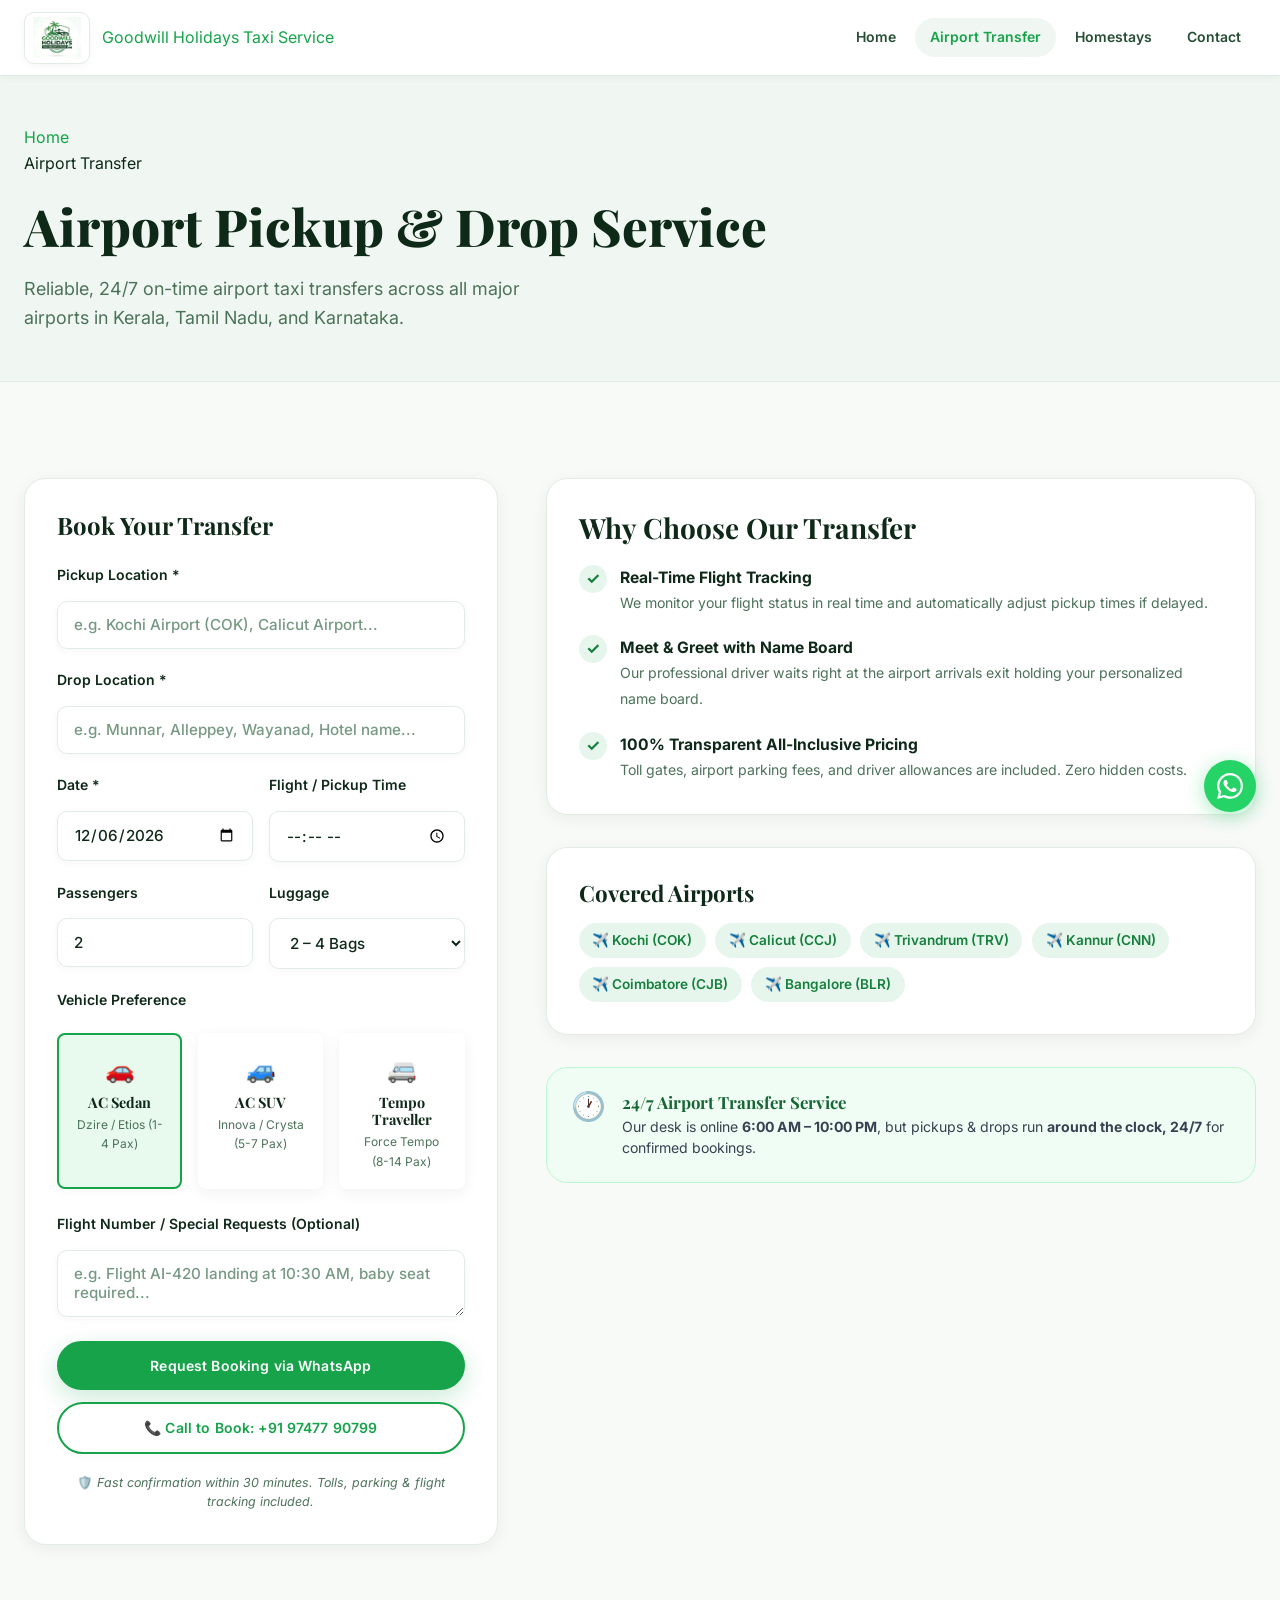
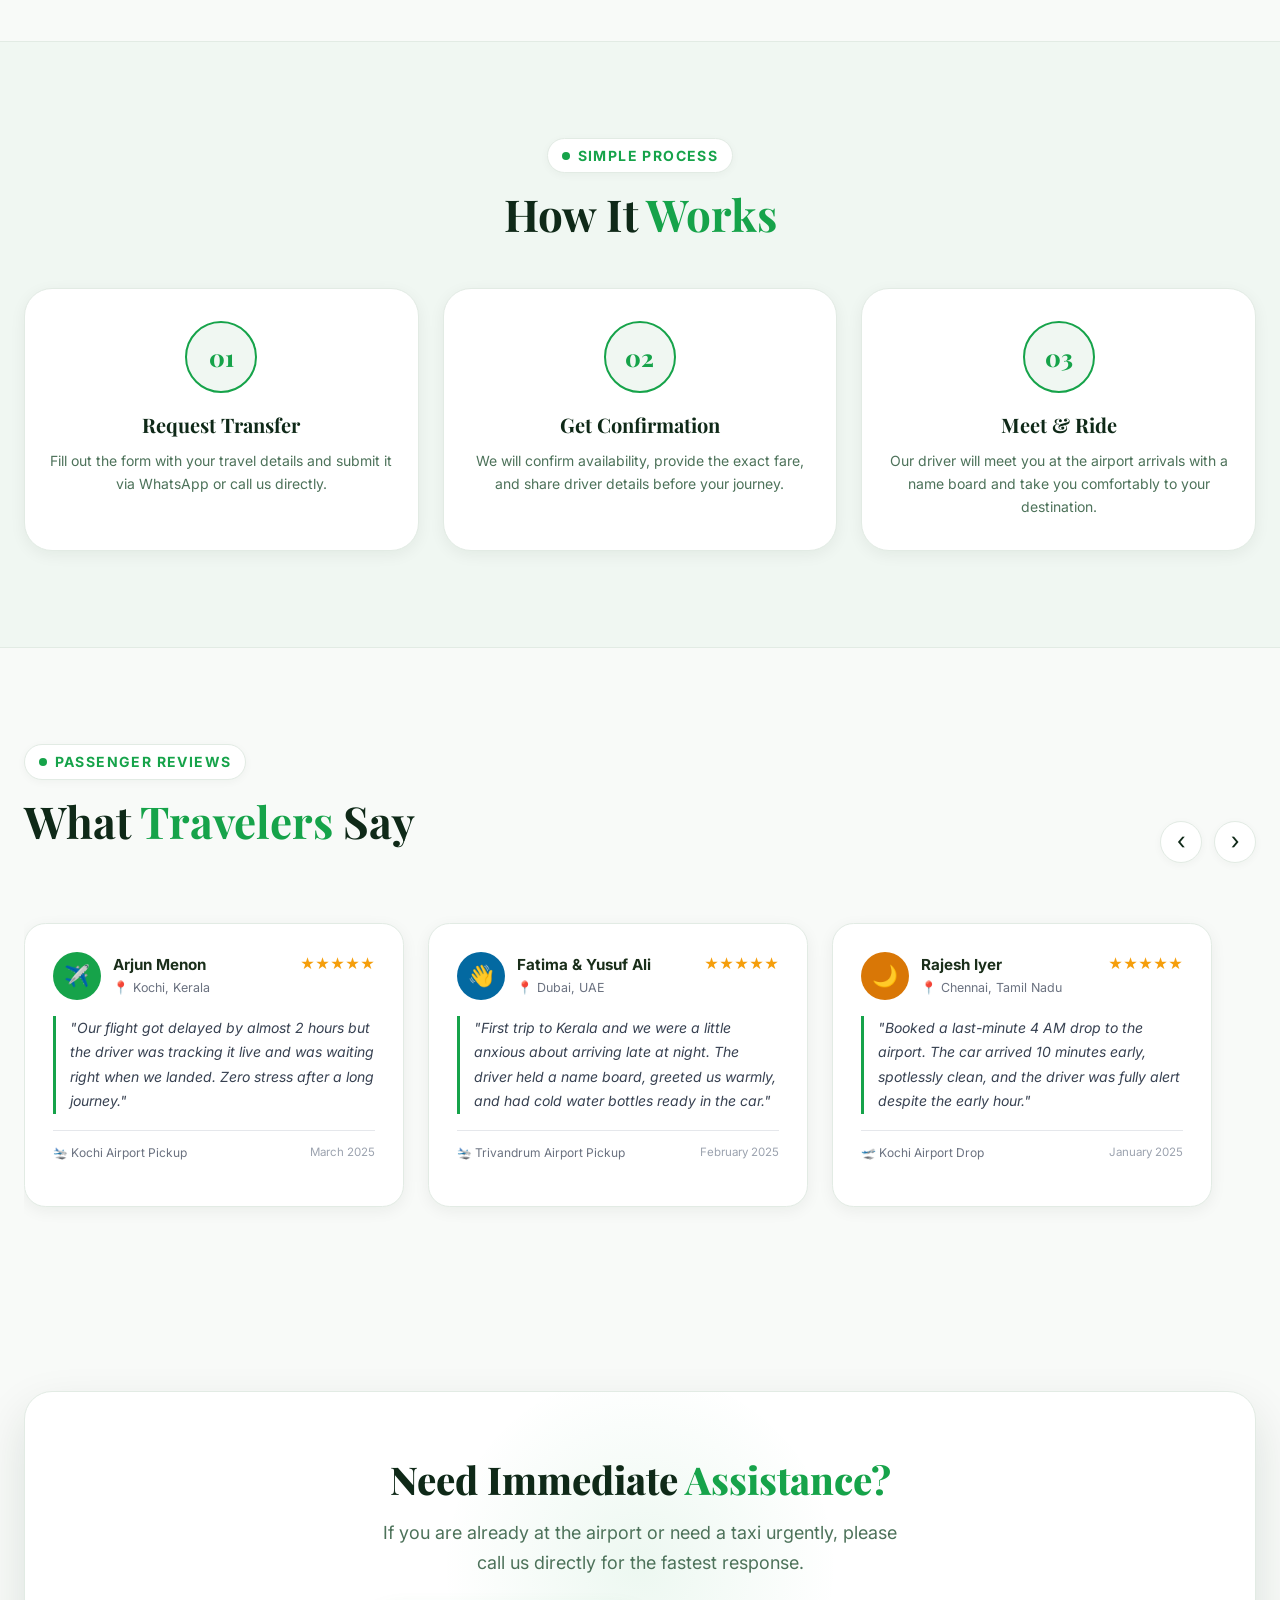
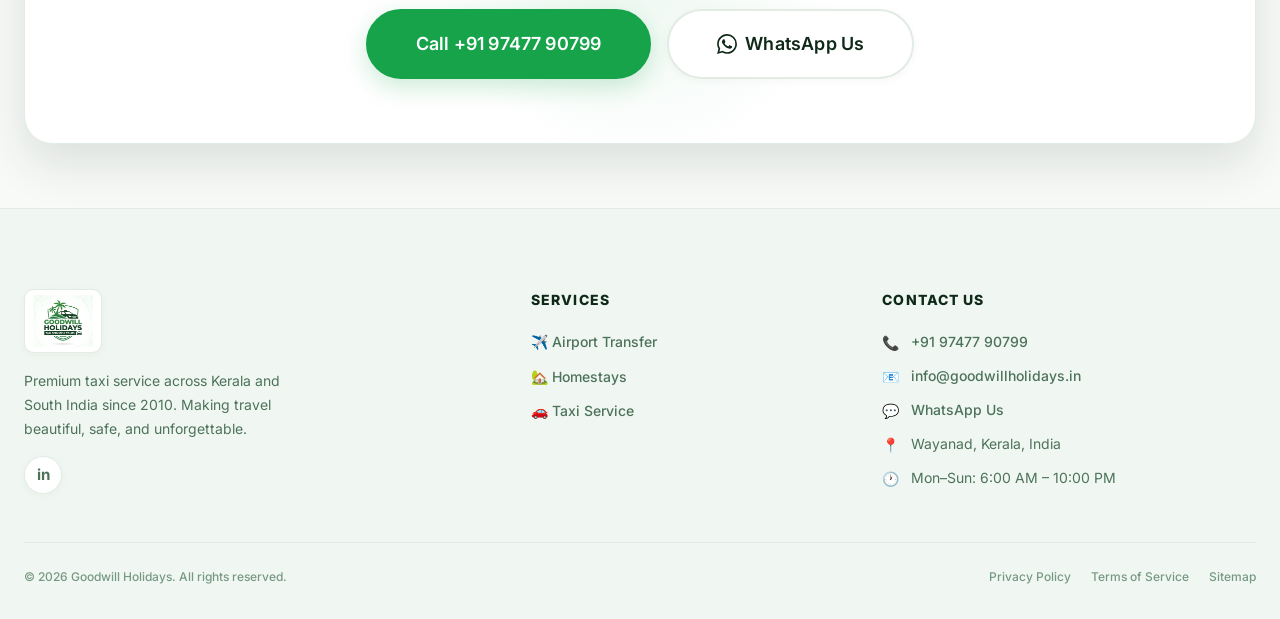
==== commit a77c99be: "second commit" ====
--- a/airport-transfer.html
+++ b/airport-transfer.html
@@ -518,10 +518,10 @@
                     </a>
                     <p class="footer__desc">Premium taxi service across Kerala and South India since 2010. Making travel beautiful, safe, and unforgettable.</p>
                     <div class="footer__social" aria-label="Social media links">
-                        <a href="#" class="footer__social-link" aria-label="Facebook" rel="noopener noreferrer">f</a>
-                        <a href="#" class="footer__social-link" aria-label="Instagram" rel="noopener noreferrer">in</a>
-                        <a href="#" class="footer__social-link" aria-label="YouTube" rel="noopener noreferrer">▶</a>
-                        <a href="#" class="footer__social-link" aria-label="Twitter / X" rel="noopener noreferrer">𝕏</a>
+                        <!-- <a href="#" class="footer__social-link" aria-label="Facebook" rel="noopener noreferrer">f</a> -->
+                        <a href="https://www.instagram.com/goodwill__holidays?igsi=ZDNlZDc0MzIxNw==" class="footer__social-link" aria-label="Instagram" rel="noopener noreferrer">in</a>
+                        <!-- <a href="#" class="footer__social-link" aria-label="YouTube" rel="noopener noreferrer">▶</a> -->
+                        <!-- <a href="#" class="footer__social-link" aria-label="Twitter / X" rel="noopener noreferrer">𝕏</a> -->
                     </div>
                 </div>
 
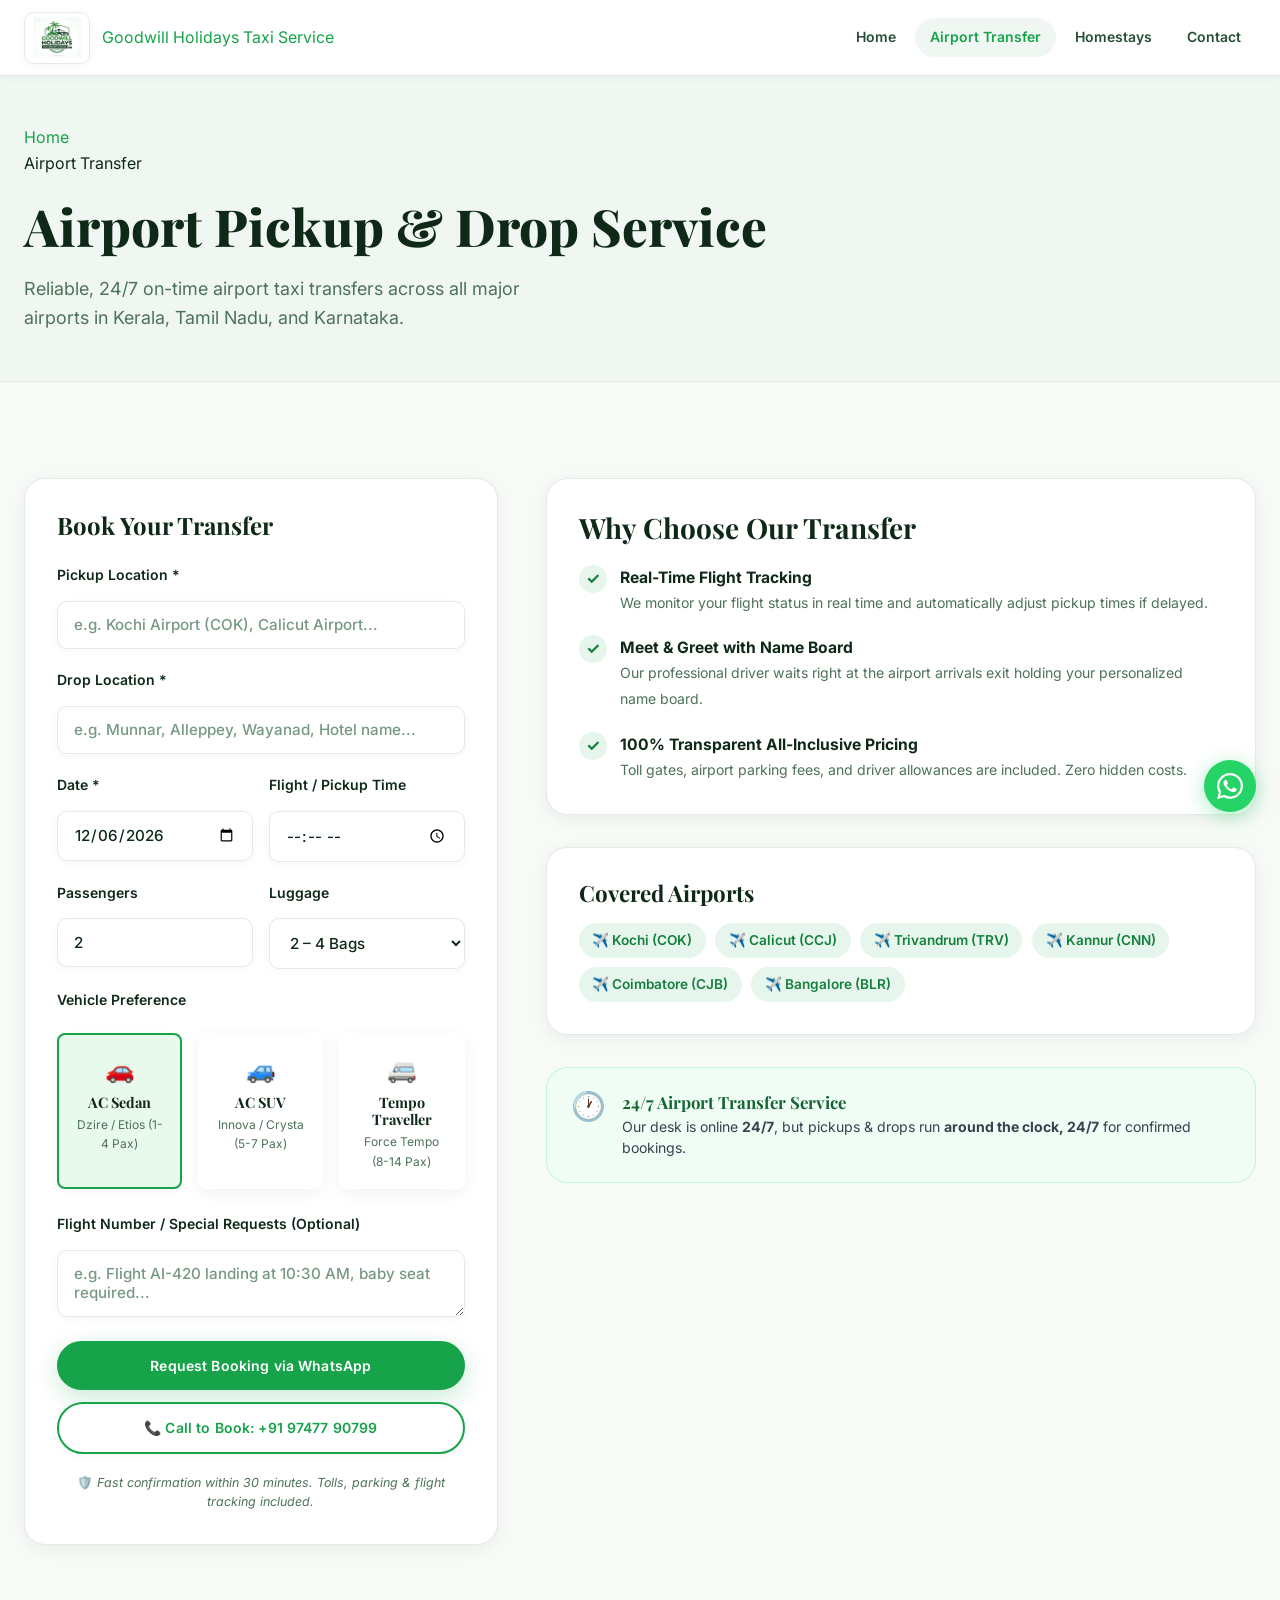
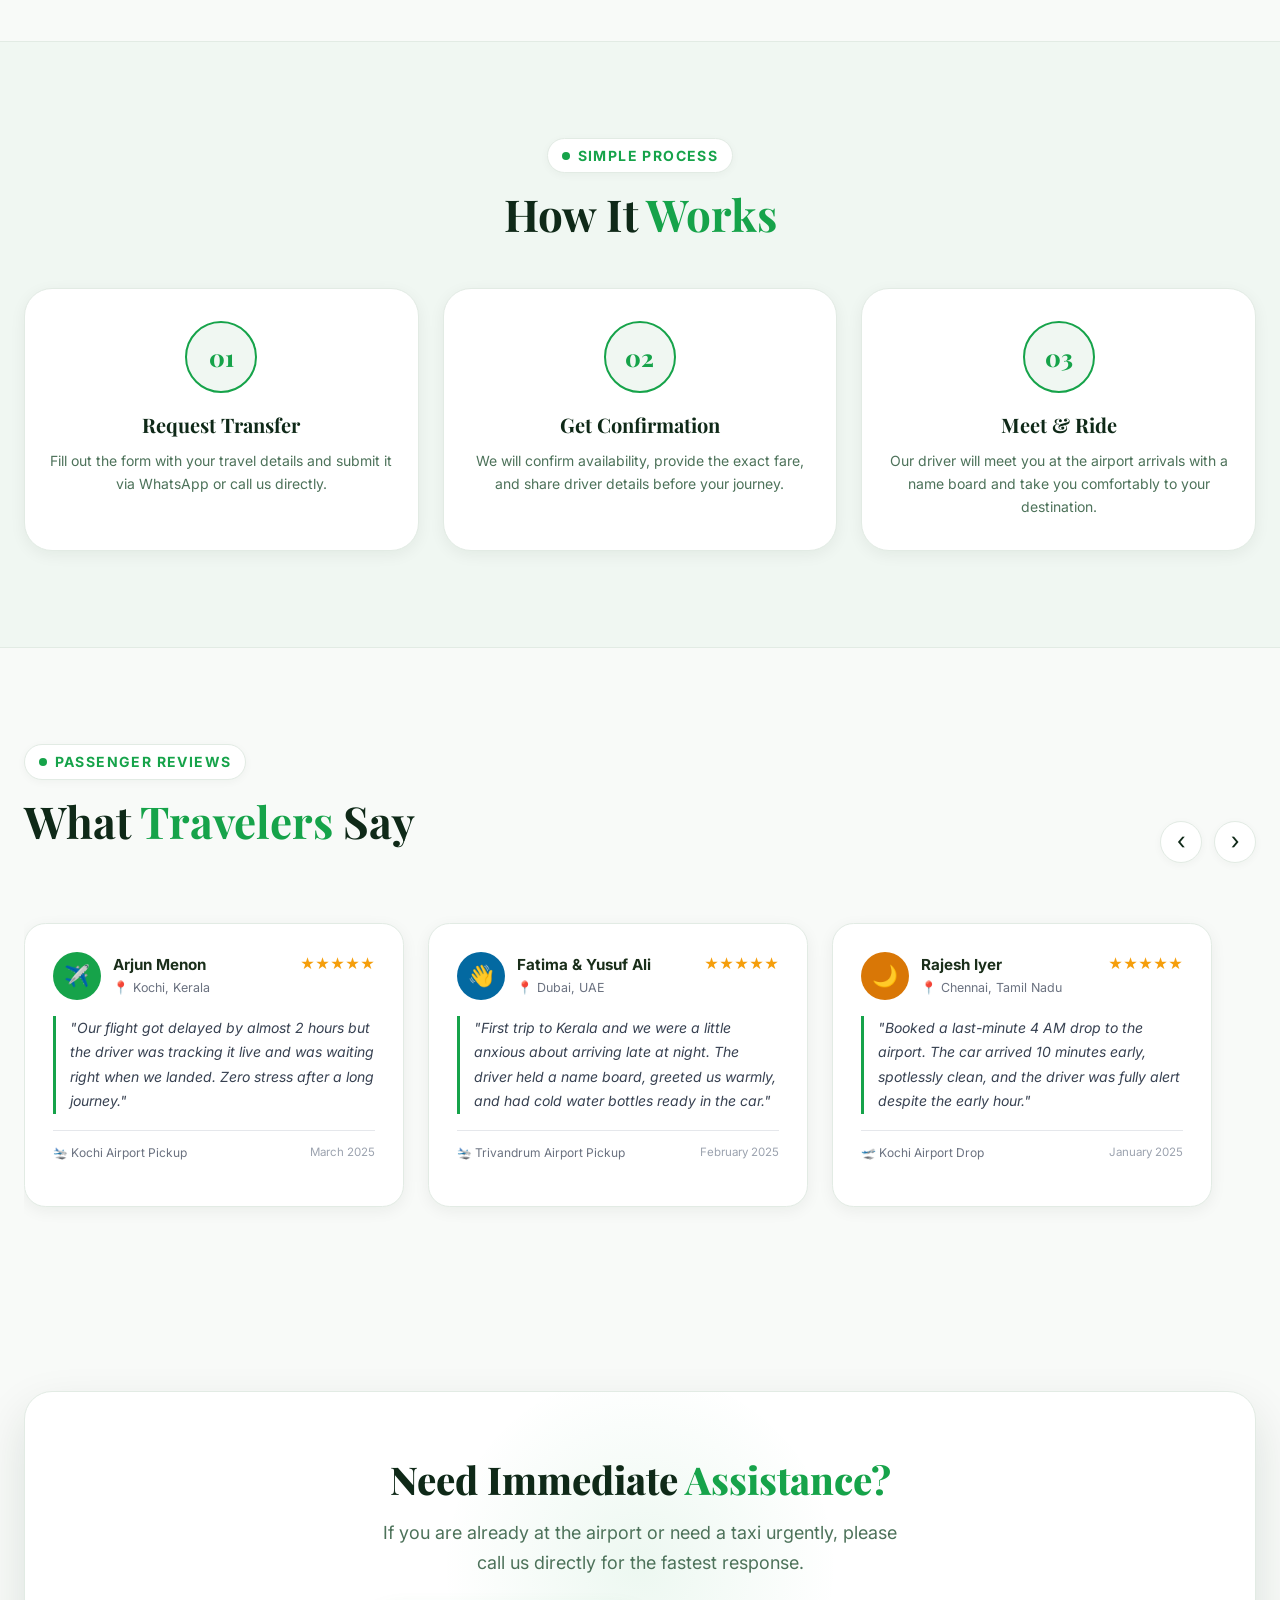
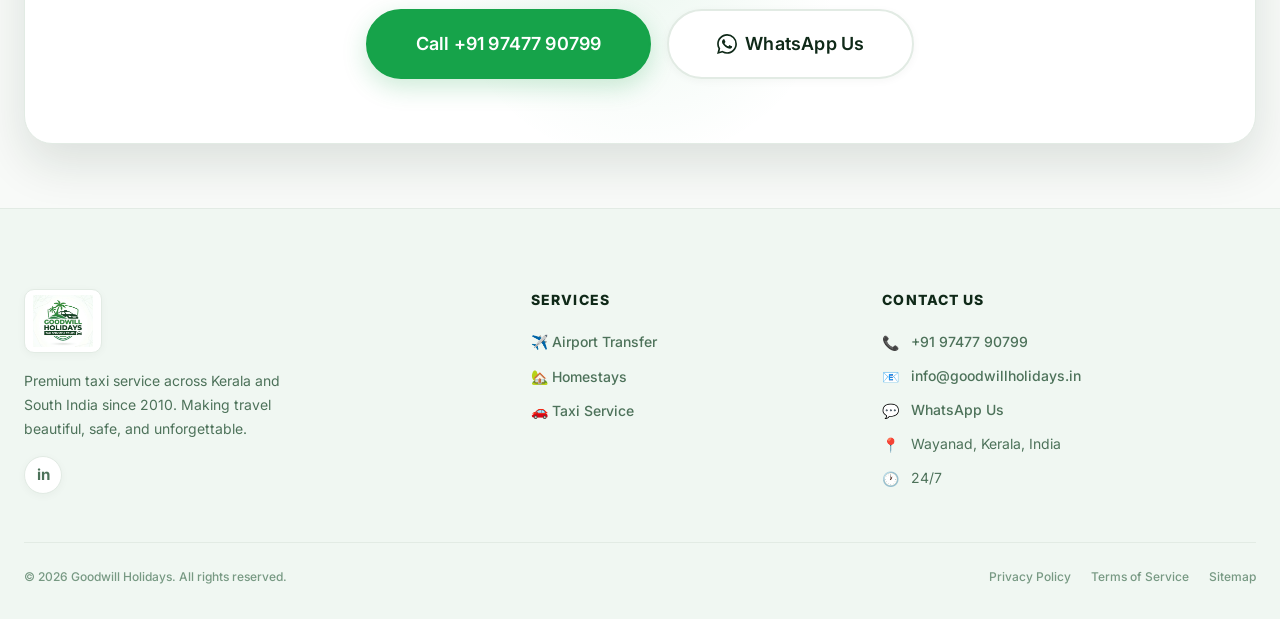
==== commit 1d080a9f: "third commit" ====
--- a/airport-transfer.html
+++ b/airport-transfer.html
@@ -284,7 +284,7 @@
                             <div style="font-size: 1.75rem; line-height:1;">🕐</div>
                             <div>
                                 <h4 style="font-size: 1.05rem; font-weight: 700; color: #166534; margin-bottom: 0.25rem;">24/7 Airport Transfer Service</h4>
-                                <p style="color: #374151; font-size: 0.88rem; line-height: 1.5; margin: 0;">Our desk is online <strong>6:00 AM – 10:00 PM</strong>, but pickups &amp; drops run <strong>around the clock, 24/7</strong> for confirmed bookings.</p>
+                                <p style="color: #374151; font-size: 0.88rem; line-height: 1.5; margin: 0;">Our desk is online <strong>24/7</strong>, but pickups &amp; drops run <strong>around the clock, 24/7</strong> for confirmed bookings.</p>
                             </div>
                         </div>
                     </div>
@@ -561,7 +561,7 @@
                         </div>
                         <div class="footer__contact-item">
                             <span class="footer__contact-icon" aria-hidden="true">🕐</span>
-                            <span>Mon–Sun: 6:00 AM – 10:00 PM</span>
+                            <span>24/7</span>
                         </div>
                     </div>
                 </div>
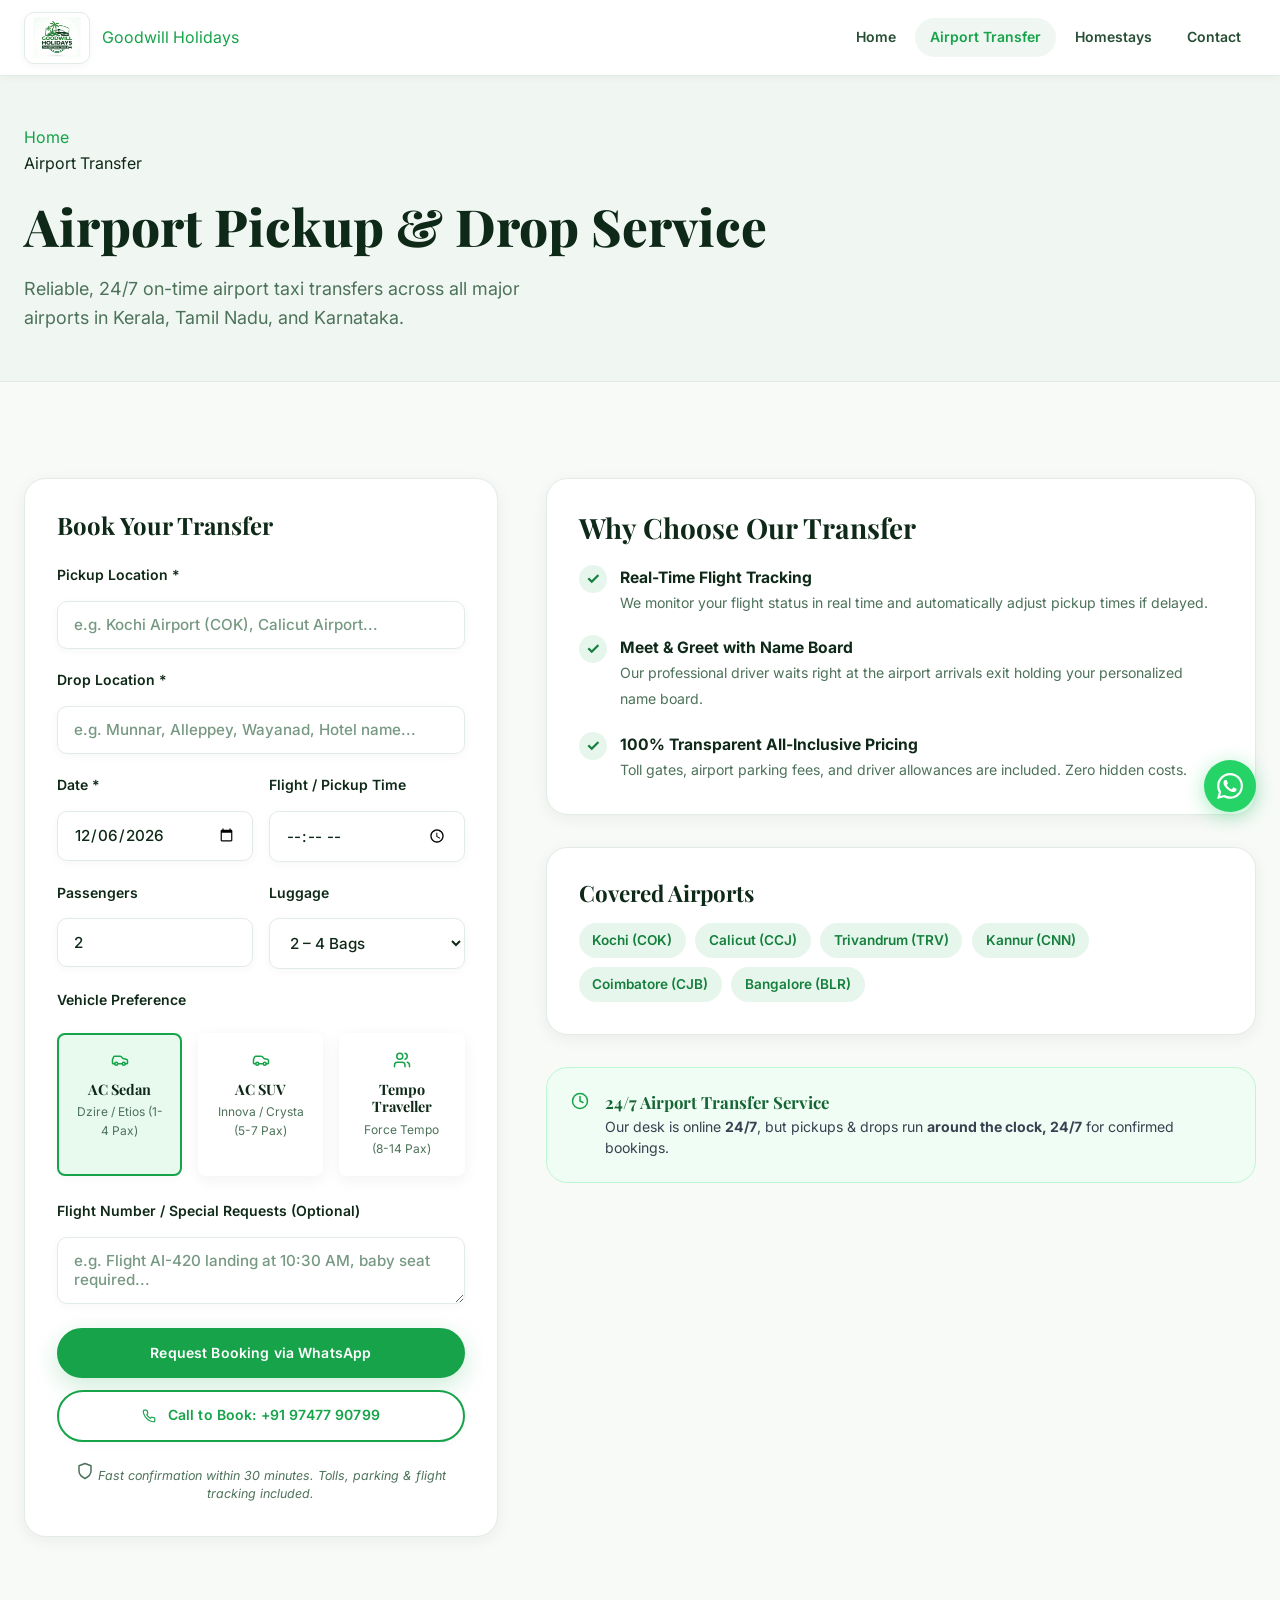
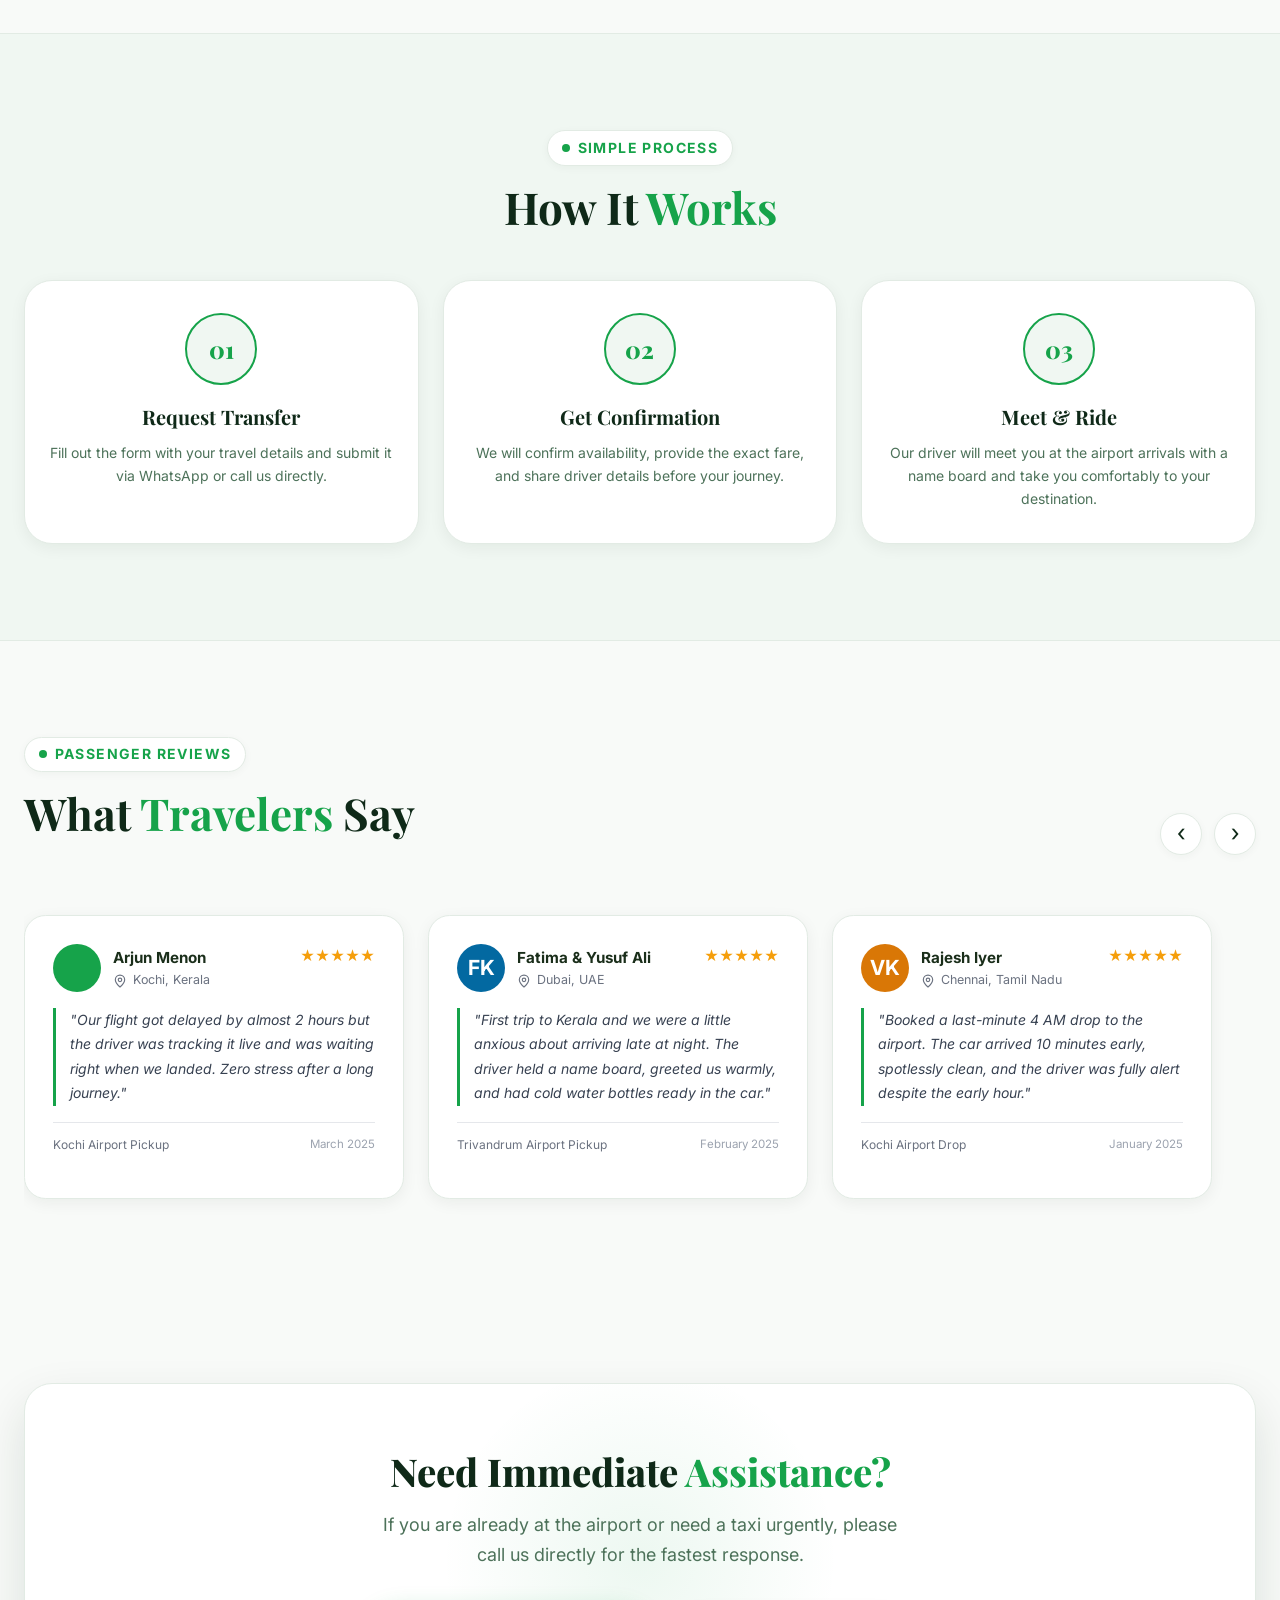
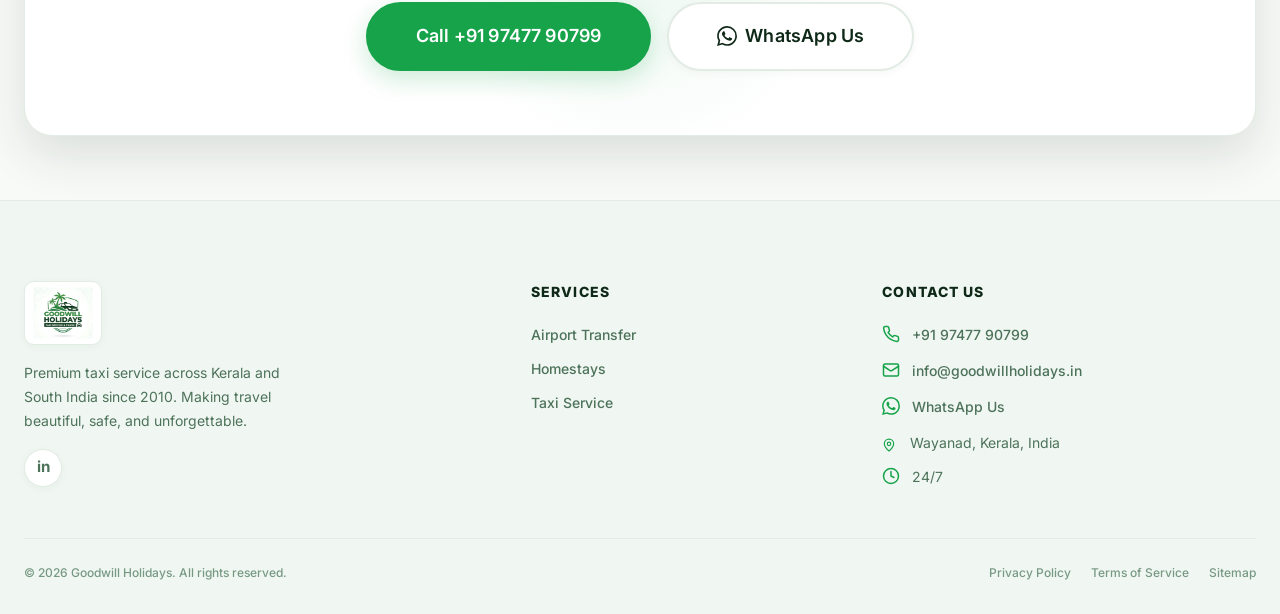
==== commit f64fbc08: "navbar name and rentering speed fixed" ====
--- a/airport-transfer.html
+++ b/airport-transfer.html
@@ -82,10 +82,9 @@
         <nav class="navbar" aria-label="Main navigation">
             <div class="navbar__inner">
                 <a href="index.html" class="navbar__logo" aria-label="Goodwill Holidays – Home">
-                    <img src="assets/logo/logo.png" alt="Goodwill Holidays Logo" class="navbar__logo-img" width="44" height="44" />
+                    <img src="assets/logo/logo.png" alt="Goodwill Holidays Logo" class="navbar__logo-img" decoding="async" width="44" height="44" />
                     <div class="navbar__logo-text">
                         <span class="navbar__logo-name">Goodwill Holidays</span>
-                        <span class="navbar__logo-tagline">Taxi Service</span>
                     </div>
                 </a>
 
@@ -114,7 +113,7 @@
     <nav class="mobile-menu" id="mobile-menu" aria-label="Mobile navigation" aria-hidden="true">
         <div class="mobile-menu__header">
             <a href="index.html" class="navbar__logo">
-                <img src="assets/logo/logo.png" alt="Goodwill Holidays" class="navbar__logo-img" width="36" height="36" />
+                <img src="assets/logo/logo.png" alt="Goodwill Holidays" class="navbar__logo-img" decoding="async" width="36" height="36" />
                 <div class="navbar__logo-text">
                     <span class="navbar__logo-name">Goodwill Holidays</span>
                     <span class="navbar__logo-tagline">Taxi Service</span>
@@ -123,10 +122,10 @@
             <button class="mobile-menu-close" aria-label="Close navigation menu">✕</button>
         </div>
         <div class="mobile-menu__nav">
-            <a href="index.html" class="mobile-nav-link">🏠 Home</a>
-            <a href="airport-transfer.html" class="mobile-nav-link active">✈️ Airport Transfer</a>
-            <a href="homestays.html" class="mobile-nav-link">🏡 Homestays</a>
-            <a href="contact.html" class="mobile-nav-link">📞 Contact Us</a>
+            <a href="index.html" class="mobile-nav-link">Home</a>
+            <a href="airport-transfer.html" class="mobile-nav-link active">Airport Transfer</a>
+            <a href="homestays.html" class="mobile-nav-link">Homestays</a>
+            <a href="contact.html" class="mobile-nav-link">Contact Us</a>
         </div>
         <div class="mobile-menu__footer">
             <a href="#" class="btn btn--whatsapp btn--full"
@@ -202,17 +201,17 @@
                                 <label class="form-label" style="font-weight:600; margin-bottom:0.4rem; display:block;">Vehicle Preference</label>
                                 <div class="vehicle-selection">
                                     <div class="vehicle-card selected" data-vehicle="sedan">
-                                        <div style="font-size: 1.5rem; margin-bottom: 0.25rem;">🚗</div>
+                                        <div style="margin-bottom: 0.25rem; color:var(--clr-brand);"><svg width="18" height="18" viewBox="0 0 24 24" fill="none" stroke="currentColor" stroke-width="2" stroke-linecap="round" stroke-linejoin="round" aria-hidden="true"><path d="M19 17h2c.6 0 1-.4 1-1v-3c0-.9-.7-1.7-1.5-1.9C18.7 10.6 16 10 16 10s-1.3-1.4-2.2-2.3c-.5-.4-1.1-.7-1.8-.7H5c-.6 0-1.1.4-1.4.9l-1.4 2.9A3.7 3.7 0 0 0 2 12v4c0 .6.4 1 1 1h2"></path><circle cx="7" cy="17" r="2"></circle><path d="M9 17h6"></path><circle cx="17" cy="17" r="2"></circle></svg></div>
                                         <h4>AC Sedan</h4>
                                         <p>Dzire / Etios (1-4 Pax)</p>
                                     </div>
                                     <div class="vehicle-card" data-vehicle="suv">
-                                        <div style="font-size: 1.5rem; margin-bottom: 0.25rem;">🚙</div>
+                                        <div style="margin-bottom: 0.25rem; color:var(--clr-brand);"><svg width="18" height="18" viewBox="0 0 24 24" fill="none" stroke="currentColor" stroke-width="2" stroke-linecap="round" stroke-linejoin="round" aria-hidden="true"><path d="M19 17h2c.6 0 1-.4 1-1v-3c0-.9-.7-1.7-1.5-1.9C18.7 10.6 16 10 16 10s-1.3-1.4-2.2-2.3c-.5-.4-1.1-.7-1.8-.7H5c-.6 0-1.1.4-1.4.9l-1.4 2.9A3.7 3.7 0 0 0 2 12v4c0 .6.4 1 1 1h2"></path><circle cx="7" cy="17" r="2"></circle><path d="M9 17h6"></path><circle cx="17" cy="17" r="2"></circle></svg></div>
                                         <h4>AC SUV</h4>
                                         <p>Innova / Crysta (5-7 Pax)</p>
                                     </div>
                                     <div class="vehicle-card" data-vehicle="tempo">
-                                        <div style="font-size: 1.5rem; margin-bottom: 0.25rem;">🚐</div>
+                                        <div style="margin-bottom: 0.25rem; color:var(--clr-brand);"><svg width="18" height="18" viewBox="0 0 24 24" fill="none" stroke="currentColor" stroke-width="2" stroke-linecap="round" stroke-linejoin="round" aria-hidden="true"><path d="M16 21v-2a4 4 0 0 0-4-4H6a4 4 0 0 0-4 4v2"></path><circle cx="9" cy="7" r="4"></circle><path d="M22 21v-2a4 4 0 0 0-3-3.87"></path><path d="M16 3.13a4 4 0 0 1 0 7.75"></path></svg></div>
                                         <h4>Tempo Traveller</h4>
                                         <p>Force Tempo (8-14 Pax)</p>
                                     </div>
@@ -229,12 +228,12 @@
                                     Request Booking via WhatsApp
                                 </button>
                                 <a href="tel:+919747790799" class="btn btn--outline btn--full" style="justify-content: center; padding: 0.8rem;">
-                                    📞 Call to Book: +91 97477 90799
+                                    <svg width="14" height="14" viewBox="0 0 24 24" fill="none" stroke="currentColor" stroke-width="2" stroke-linecap="round" stroke-linejoin="round" aria-hidden="true" style="display:inline-block;vertical-align:middle;margin-right:4px;"><path d="M22 16.92v3a2 2 0 0 1-2.18 2 19.79 19.79 0 0 1-8.63-3.07 19.5 19.5 0 0 1-6-6 19.79 19.79 0 0 1-3.07-8.67A2 2 0 0 1 4.11 2h3a2 2 0 0 1 2 1.72 12.84 12.84 0 0 0 .7 2.81 2 2 0 0 1-.45 2.11L8.09 9.91a16 16 0 0 0 6 6l1.27-1.27a2 2 0 0 1 2.11-.45 12.84 12.84 0 0 0 2.81.7A2 2 0 0 1 22 16.92z"></path></svg> Call to Book: +91 97477 90799
                                 </a>
                             </div>
 
                             <p style="font-size: 0.78rem; color: var(--clr-text-muted); margin-top: 1.25rem; text-align: center; line-height: 1.5;">
-                                🛡️ <em>Fast confirmation within 30 minutes. Tolls, parking &amp; flight tracking included.</em>
+                                <svg width="18" height="18" viewBox="0 0 24 24" fill="none" stroke="currentColor" stroke-width="2" stroke-linecap="round" stroke-linejoin="round" aria-hidden="true"><path d="M12 22s8-4 8-10V5l-8-3-8 3v7c0 6 8 10 8 10z"></path></svg> <em>Fast confirmation within 30 minutes. Tolls, parking &amp; flight tracking included.</em>
                             </p>
                         </form>
                     </div>
@@ -271,17 +270,17 @@
                         <div class="airport-info-card" style="background:#ffffff; border:1px solid var(--clr-border); border-radius:var(--radius-xl); box-shadow:var(--shadow-md); margin-bottom: 2rem;">
                             <h3 style="font-family: 'Playfair Display', serif; font-size: 1.4rem; margin-bottom: 1rem; color: var(--clr-text-primary);">Covered Airports</h3>
                             <div style="display: flex; flex-wrap: wrap; gap: 0.6rem;">
-                                <span style="background: var(--clr-brand-glow); color: var(--clr-brand-dark); padding: 0.4rem 0.85rem; border-radius: 999px; font-size: 0.85rem; font-weight: 600;">✈️ Kochi (COK)</span>
-                                <span style="background: var(--clr-brand-glow); color: var(--clr-brand-dark); padding: 0.4rem 0.85rem; border-radius: 999px; font-size: 0.85rem; font-weight: 600;">✈️ Calicut (CCJ)</span>
-                                <span style="background: var(--clr-brand-glow); color: var(--clr-brand-dark); padding: 0.4rem 0.85rem; border-radius: 999px; font-size: 0.85rem; font-weight: 600;">✈️ Trivandrum (TRV)</span>
-                                <span style="background: var(--clr-brand-glow); color: var(--clr-brand-dark); padding: 0.4rem 0.85rem; border-radius: 999px; font-size: 0.85rem; font-weight: 600;">✈️ Kannur (CNN)</span>
-                                <span style="background: var(--clr-brand-glow); color: var(--clr-brand-dark); padding: 0.4rem 0.85rem; border-radius: 999px; font-size: 0.85rem; font-weight: 600;">✈️ Coimbatore (CJB)</span>
-                                <span style="background: var(--clr-brand-glow); color: var(--clr-brand-dark); padding: 0.4rem 0.85rem; border-radius: 999px; font-size: 0.85rem; font-weight: 600;">✈️ Bangalore (BLR)</span>
+                                <span style="background: var(--clr-brand-glow); color: var(--clr-brand-dark); padding: 0.4rem 0.85rem; border-radius: 999px; font-size: 0.85rem; font-weight: 600;">Kochi (COK)</span>
+                                <span style="background: var(--clr-brand-glow); color: var(--clr-brand-dark); padding: 0.4rem 0.85rem; border-radius: 999px; font-size: 0.85rem; font-weight: 600;">Calicut (CCJ)</span>
+                                <span style="background: var(--clr-brand-glow); color: var(--clr-brand-dark); padding: 0.4rem 0.85rem; border-radius: 999px; font-size: 0.85rem; font-weight: 600;">Trivandrum (TRV)</span>
+                                <span style="background: var(--clr-brand-glow); color: var(--clr-brand-dark); padding: 0.4rem 0.85rem; border-radius: 999px; font-size: 0.85rem; font-weight: 600;">Kannur (CNN)</span>
+                                <span style="background: var(--clr-brand-glow); color: var(--clr-brand-dark); padding: 0.4rem 0.85rem; border-radius: 999px; font-size: 0.85rem; font-weight: 600;">Coimbatore (CJB)</span>
+                                <span style="background: var(--clr-brand-glow); color: var(--clr-brand-dark); padding: 0.4rem 0.85rem; border-radius: 999px; font-size: 0.85rem; font-weight: 600;">Bangalore (BLR)</span>
                             </div>
                         </div>
 
                         <div style="background: #f0fdf4; border: 1px solid #bbf7d0; padding: 1.5rem; border-radius: var(--radius-xl); display:flex; align-items:flex-start; gap:1rem;">
-                            <div style="font-size: 1.75rem; line-height:1;">🕐</div>
+                            <div style="color:var(--clr-brand);"><svg width="18" height="18" viewBox="0 0 24 24" fill="none" stroke="currentColor" stroke-width="2" stroke-linecap="round" stroke-linejoin="round" aria-hidden="true"><circle cx="12" cy="12" r="10"></circle><polyline points="12 6 12 12 16 14"></polyline></svg></div>
                             <div>
                                 <h4 style="font-size: 1.05rem; font-weight: 700; color: #166534; margin-bottom: 0.25rem;">24/7 Airport Transfer Service</h4>
                                 <p style="color: #374151; font-size: 0.88rem; line-height: 1.5; margin: 0;">Our desk is online <strong>24/7</strong>, but pickups &amp; drops run <strong>around the clock, 24/7</strong> for confirmed bookings.</p>
@@ -344,10 +343,10 @@
                             style="background:#fff;border:1px solid var(--clr-border);border-radius:var(--radius-xl);padding:1.75rem;box-shadow:var(--shadow-md);display:flex;flex-direction:column;gap:1rem;">
                             <div style="display:flex;justify-content:space-between;align-items:flex-start;gap:0.5rem;">
                                 <div style="display:flex;align-items:center;gap:0.75rem;">
-                                    <div style="width:48px;height:48px;border-radius:50%;background:#16a34a;display:flex;align-items:center;justify-content:center;font-size:1.3rem;color:#fff;font-weight:700;flex-shrink:0;">✈️</div>
+                                    <div style="width:48px;height:48px;border-radius:50%;background:#16a34a;display:flex;align-items:center;justify-content:center;font-size:1.3rem;color:#fff;font-weight:700;flex-shrink:0;"></div>
                                     <div>
                                         <div style="font-weight:700;font-size:0.95rem;color:#1a2e1a;">Arjun Menon</div>
-                                        <div style="font-size:0.78rem;color:#6b7280;">📍 Kochi, Kerala</div>
+                                        <div style="font-size:0.78rem;color:#6b7280;"><svg width="14" height="14" viewBox="0 0 24 24" fill="none" stroke="currentColor" stroke-width="2" stroke-linecap="round" stroke-linejoin="round" aria-hidden="true" style="display:inline-block;vertical-align:middle;margin-right:2px;"><path d="M20 10c0 4.993-5.539 10.193-7.399 11.799a1 1 0 0 1-1.202 0C9.539 20.193 4 14.993 4 10a8 8 0 0 1 16 0"></path><circle cx="12" cy="10" r="3"></circle></svg> Kochi, Kerala</div>
                                     </div>
                                 </div>
                                 <div style="color:#f59e0b;font-size:0.9rem;">★★★★★</div>
@@ -357,7 +356,7 @@
                                 "Our flight got delayed by almost 2 hours but the driver was tracking it live and was waiting right when we landed. Zero stress after a long journey."
                             </blockquote>
                             <div style="display:flex;justify-content:space-between;align-items:center;padding-top:0.75rem;border-top:1px solid #e5e7eb;flex-wrap:wrap;gap:0.25rem;">
-                                <span style="font-size:0.75rem;color:#6b7280;">🛬 Kochi Airport Pickup</span>
+                                <span style="font-size:0.75rem;color:#6b7280;">Kochi Airport Pickup</span>
                                 <span style="font-size:0.72rem;color:#9ca3af;">March 2025</span>
                             </div>
                         </article>
@@ -367,10 +366,10 @@
                             style="background:#fff;border:1px solid var(--clr-border);border-radius:var(--radius-xl);padding:1.75rem;box-shadow:var(--shadow-md);display:flex;flex-direction:column;gap:1rem;">
                             <div style="display:flex;justify-content:space-between;align-items:flex-start;gap:0.5rem;">
                                 <div style="display:flex;align-items:center;gap:0.75rem;">
-                                    <div style="width:48px;height:48px;border-radius:50%;background:#0369a1;display:flex;align-items:center;justify-content:center;font-size:1.3rem;color:#fff;font-weight:700;flex-shrink:0;">👋</div>
+                                    <div style="width:48px;height:48px;border-radius:50%;background:#0369a1;display:flex;align-items:center;justify-content:center;font-size:1.3rem;color:#fff;font-weight:700;flex-shrink:0;">FK</div>
                                     <div>
                                         <div style="font-weight:700;font-size:0.95rem;color:#1a2e1a;">Fatima &amp; Yusuf Ali</div>
-                                        <div style="font-size:0.78rem;color:#6b7280;">📍 Dubai, UAE</div>
+                                        <div style="font-size:0.78rem;color:#6b7280;"><svg width="14" height="14" viewBox="0 0 24 24" fill="none" stroke="currentColor" stroke-width="2" stroke-linecap="round" stroke-linejoin="round" aria-hidden="true" style="display:inline-block;vertical-align:middle;margin-right:2px;"><path d="M20 10c0 4.993-5.539 10.193-7.399 11.799a1 1 0 0 1-1.202 0C9.539 20.193 4 14.993 4 10a8 8 0 0 1 16 0"></path><circle cx="12" cy="10" r="3"></circle></svg> Dubai, UAE</div>
                                     </div>
                                 </div>
                                 <div style="color:#f59e0b;font-size:0.9rem;">★★★★★</div>
@@ -380,7 +379,7 @@
                                 "First trip to Kerala and we were a little anxious about arriving late at night. The driver held a name board, greeted us warmly, and had cold water bottles ready in the car."
                             </blockquote>
                             <div style="display:flex;justify-content:space-between;align-items:center;padding-top:0.75rem;border-top:1px solid #e5e7eb;flex-wrap:wrap;gap:0.25rem;">
-                                <span style="font-size:0.75rem;color:#6b7280;">🛬 Trivandrum Airport Pickup</span>
+                                <span style="font-size:0.75rem;color:#6b7280;">Trivandrum Airport Pickup</span>
                                 <span style="font-size:0.72rem;color:#9ca3af;">February 2025</span>
                             </div>
                         </article>
@@ -390,10 +389,10 @@
                             style="background:#fff;border:1px solid var(--clr-border);border-radius:var(--radius-xl);padding:1.75rem;box-shadow:var(--shadow-md);display:flex;flex-direction:column;gap:1rem;">
                             <div style="display:flex;justify-content:space-between;align-items:flex-start;gap:0.5rem;">
                                 <div style="display:flex;align-items:center;gap:0.75rem;">
-                                    <div style="width:48px;height:48px;border-radius:50%;background:#d97706;display:flex;align-items:center;justify-content:center;font-size:1.3rem;color:#fff;font-weight:700;flex-shrink:0;">🌙</div>
+                                    <div style="width:48px;height:48px;border-radius:50%;background:#d97706;display:flex;align-items:center;justify-content:center;font-size:1.3rem;color:#fff;font-weight:700;flex-shrink:0;">VK</div>
                                     <div>
                                         <div style="font-weight:700;font-size:0.95rem;color:#1a2e1a;">Rajesh Iyer</div>
-                                        <div style="font-size:0.78rem;color:#6b7280;">📍 Chennai, Tamil Nadu</div>
+                                        <div style="font-size:0.78rem;color:#6b7280;"><svg width="14" height="14" viewBox="0 0 24 24" fill="none" stroke="currentColor" stroke-width="2" stroke-linecap="round" stroke-linejoin="round" aria-hidden="true" style="display:inline-block;vertical-align:middle;margin-right:2px;"><path d="M20 10c0 4.993-5.539 10.193-7.399 11.799a1 1 0 0 1-1.202 0C9.539 20.193 4 14.993 4 10a8 8 0 0 1 16 0"></path><circle cx="12" cy="10" r="3"></circle></svg> Chennai, Tamil Nadu</div>
                                     </div>
                                 </div>
                                 <div style="color:#f59e0b;font-size:0.9rem;">★★★★★</div>
@@ -403,7 +402,7 @@
                                 "Booked a last-minute 4 AM drop to the airport. The car arrived 10 minutes early, spotlessly clean, and the driver was fully alert despite the early hour."
                             </blockquote>
                             <div style="display:flex;justify-content:space-between;align-items:center;padding-top:0.75rem;border-top:1px solid #e5e7eb;flex-wrap:wrap;gap:0.25rem;">
-                                <span style="font-size:0.75rem;color:#6b7280;">🛫 Kochi Airport Drop</span>
+                                <span style="font-size:0.75rem;color:#6b7280;">Kochi Airport Drop</span>
                                 <span style="font-size:0.72rem;color:#9ca3af;">January 2025</span>
                             </div>
                         </article>
@@ -413,10 +412,10 @@
                             style="background:#fff;border:1px solid var(--clr-border);border-radius:var(--radius-xl);padding:1.75rem;box-shadow:var(--shadow-md);display:flex;flex-direction:column;gap:1rem;">
                             <div style="display:flex;justify-content:space-between;align-items:flex-start;gap:0.5rem;">
                                 <div style="display:flex;align-items:center;gap:0.75rem;">
-                                    <div style="width:48px;height:48px;border-radius:50%;background:#7c3aed;display:flex;align-items:center;justify-content:center;font-size:1.3rem;color:#fff;font-weight:700;flex-shrink:0;">👨‍👩‍👧‍👦</div>
+                                    <div style="width:48px;height:48px;border-radius:50%;background:#7c3aed;display:flex;align-items:center;justify-content:center;font-size:1.3rem;color:#fff;font-weight:700;flex-shrink:0;">SB</div>
                                     <div>
                                         <div style="font-weight:700;font-size:0.95rem;color:#1a2e1a;">The Kapoor Family</div>
-                                        <div style="font-size:0.78rem;color:#6b7280;">📍 Delhi, India</div>
+                                        <div style="font-size:0.78rem;color:#6b7280;"><svg width="14" height="14" viewBox="0 0 24 24" fill="none" stroke="currentColor" stroke-width="2" stroke-linecap="round" stroke-linejoin="round" aria-hidden="true" style="display:inline-block;vertical-align:middle;margin-right:2px;"><path d="M20 10c0 4.993-5.539 10.193-7.399 11.799a1 1 0 0 1-1.202 0C9.539 20.193 4 14.993 4 10a8 8 0 0 1 16 0"></path><circle cx="12" cy="10" r="3"></circle></svg> Delhi, India</div>
                                     </div>
                                 </div>
                                 <div style="color:#f59e0b;font-size:0.9rem;">★★★★★</div>
@@ -426,7 +425,7 @@
                                 "Traveling with two kids and a mountain of luggage is never fun, but the Tempo Traveller was roomy and the driver helped load and unload everything without being asked."
                             </blockquote>
                             <div style="display:flex;justify-content:space-between;align-items:center;padding-top:0.75rem;border-top:1px solid #e5e7eb;flex-wrap:wrap;gap:0.25rem;">
-                                <span style="font-size:0.75rem;color:#6b7280;">🛬 Calicut Airport Pickup</span>
+                                <span style="font-size:0.75rem;color:#6b7280;">Calicut Airport Pickup</span>
                                 <span style="font-size:0.72rem;color:#9ca3af;">December 2024</span>
                             </div>
                         </article>
@@ -436,10 +435,10 @@
                             style="background:#fff;border:1px solid var(--clr-border);border-radius:var(--radius-xl);padding:1.75rem;box-shadow:var(--shadow-md);display:flex;flex-direction:column;gap:1rem;">
                             <div style="display:flex;justify-content:space-between;align-items:flex-start;gap:0.5rem;">
                                 <div style="display:flex;align-items:center;gap:0.75rem;">
-                                    <div style="width:48px;height:48px;border-radius:50%;background:#db2777;display:flex;align-items:center;justify-content:center;font-size:1.3rem;color:#fff;font-weight:700;flex-shrink:0;">🌸</div>
+                                    <div style="width:48px;height:48px;border-radius:50%;background:#db2777;display:flex;align-items:center;justify-content:center;font-size:1.3rem;color:#fff;font-weight:700;flex-shrink:0;">LT</div>
                                     <div>
                                         <div style="font-weight:700;font-size:0.95rem;color:#1a2e1a;">Sarah Thompson</div>
-                                        <div style="font-size:0.78rem;color:#6b7280;">📍 Manchester, United Kingdom</div>
+                                        <div style="font-size:0.78rem;color:#6b7280;"><svg width="14" height="14" viewBox="0 0 24 24" fill="none" stroke="currentColor" stroke-width="2" stroke-linecap="round" stroke-linejoin="round" aria-hidden="true" style="display:inline-block;vertical-align:middle;margin-right:2px;"><path d="M20 10c0 4.993-5.539 10.193-7.399 11.799a1 1 0 0 1-1.202 0C9.539 20.193 4 14.993 4 10a8 8 0 0 1 16 0"></path><circle cx="12" cy="10" r="3"></circle></svg> Manchester, United Kingdom</div>
                                     </div>
                                 </div>
                                 <div style="color:#f59e0b;font-size:0.9rem;">★★★★★</div>
@@ -449,7 +448,7 @@
                                 "First time in India and I was a little nervous about arriving alone. The pickup was so smooth and professional that it set a wonderful tone for the whole trip."
                             </blockquote>
                             <div style="display:flex;justify-content:space-between;align-items:center;padding-top:0.75rem;border-top:1px solid #e5e7eb;flex-wrap:wrap;gap:0.25rem;">
-                                <span style="font-size:0.75rem;color:#6b7280;">🛬 Trivandrum Airport Pickup</span>
+                                <span style="font-size:0.75rem;color:#6b7280;">Trivandrum Airport Pickup</span>
                                 <span style="font-size:0.72rem;color:#9ca3af;">November 2024</span>
                             </div>
                         </article>
@@ -459,10 +458,10 @@
                             style="background:#fff;border:1px solid var(--clr-border);border-radius:var(--radius-xl);padding:1.75rem;box-shadow:var(--shadow-md);display:flex;flex-direction:column;gap:1rem;">
                             <div style="display:flex;justify-content:space-between;align-items:flex-start;gap:0.5rem;">
                                 <div style="display:flex;align-items:center;gap:0.75rem;">
-                                    <div style="width:48px;height:48px;border-radius:50%;background:#0891b2;display:flex;align-items:center;justify-content:center;font-size:1.3rem;color:#fff;font-weight:700;flex-shrink:0;">🚗</div>
+                                    <div style="width:48px;height:48px;border-radius:50%;background:#0891b2;display:flex;align-items:center;justify-content:center;font-size:1.3rem;color:#fff;font-weight:700;flex-shrink:0;">NM</div>
                                     <div>
                                         <div style="font-weight:700;font-size:0.95rem;color:#1a2e1a;">Vivek Nair</div>
-                                        <div style="font-size:0.78rem;color:#6b7280;">📍 Bangalore, Karnataka</div>
+                                        <div style="font-size:0.78rem;color:#6b7280;"><svg width="14" height="14" viewBox="0 0 24 24" fill="none" stroke="currentColor" stroke-width="2" stroke-linecap="round" stroke-linejoin="round" aria-hidden="true" style="display:inline-block;vertical-align:middle;margin-right:2px;"><path d="M20 10c0 4.993-5.539 10.193-7.399 11.799a1 1 0 0 1-1.202 0C9.539 20.193 4 14.993 4 10a8 8 0 0 1 16 0"></path><circle cx="12" cy="10" r="3"></circle></svg> Bangalore, Karnataka</div>
                                     </div>
                                 </div>
                                 <div style="color:#f59e0b;font-size:0.9rem;">★★★★★</div>
@@ -472,7 +471,7 @@
                                 "Used them for both pickup and drop across our whole Kerala trip. Always on time, always polite, and the fares matched exactly what was quoted on WhatsApp."
                             </blockquote>
                             <div style="display:flex;justify-content:space-between;align-items:center;padding-top:0.75rem;border-top:1px solid #e5e7eb;flex-wrap:wrap;gap:0.25rem;">
-                                <span style="font-size:0.75rem;color:#6b7280;">🛬🛫 Kochi Airport Pickup &amp; Drop</span>
+                                <span style="font-size:0.75rem;color:#6b7280;">Kochi Airport Pickup &amp; Drop</span>
                                 <span style="font-size:0.72rem;color:#9ca3af;">October 2024</span>
                             </div>
                         </article>
@@ -510,7 +509,7 @@
                 <!-- Brand column -->
                 <div class="footer__brand">
                     <a href="index.html" class="footer__logo" aria-label="Goodwill Holidays home">
-                        <img src="assets/logo/logo.png" alt="Goodwill Holidays" class="footer__logo-img" width="48" height="48" loading="lazy" />
+                        <img src="assets/logo/logo.png" alt="Goodwill Holidays" class="footer__logo-img" decoding="async" width="48" height="48" loading="lazy" />
                         <div class="footer__logo-text">
                             <span class="footer__logo-name">Goodwill Holidays</span>
                             <span class="footer__logo-tagline">Taxi Service</span>
@@ -529,9 +528,9 @@
                 <nav aria-label="Services links">
                     <div class="footer__col-title">Services</div>
                     <div class="footer__links">
-                        <a href="airport-transfer.html" class="footer__link">✈️ Airport Transfer</a>
-                        <a href="homestays.html" class="footer__link">🏡 Homestays</a>
-                        <a href="contact.html" class="footer__link">🚗 Taxi Service</a>
+                        <a href="airport-transfer.html" class="footer__link">Airport Transfer</a>
+                        <a href="homestays.html" class="footer__link">Homestays</a>
+                        <a href="contact.html" class="footer__link">Taxi Service</a>
                     </div>
                 </nav>
 
@@ -541,26 +540,26 @@
                     <div class="footer__col-title">Contact Us</div>
                     <div class="footer__links">
                         <div class="footer__contact-item">
-                            <span class="footer__contact-icon" aria-hidden="true">📞</span>
+                            <span class="footer__contact-icon" aria-hidden="true"><svg width="18" height="18" viewBox="0 0 24 24" fill="none" stroke="currentColor" stroke-width="2" stroke-linecap="round" stroke-linejoin="round" aria-hidden="true"><path d="M22 16.92v3a2 2 0 0 1-2.18 2 19.79 19.79 0 0 1-8.63-3.07 19.5 19.5 0 0 1-6-6 19.79 19.79 0 0 1-3.07-8.67A2 2 0 0 1 4.11 2h3a2 2 0 0 1 2 1.72 12.84 12.84 0 0 0 .7 2.81 2 2 0 0 1-.45 2.11L8.09 9.91a16 16 0 0 0 6 6l1.27-1.27a2 2 0 0 1 2.11-.45 12.84 12.84 0 0 0 2.81.7A2 2 0 0 1 22 16.92z"></path></svg></span>
                             <a href="tel:+919747790799" class="footer__link" style="transform:none;">+91 97477 90799</a>
                         </div>
                         <div class="footer__contact-item">
-                            <span class="footer__contact-icon" aria-hidden="true">📧</span>
+                            <span class="footer__contact-icon" aria-hidden="true"><svg width="18" height="18" viewBox="0 0 24 24" fill="none" stroke="currentColor" stroke-width="2" stroke-linecap="round" stroke-linejoin="round" aria-hidden="true"><rect width="20" height="16" x="2" y="4" rx="2"></rect><path d="m22 7-8.97 5.7a1.94 1.94 0 0 1-2.06 0L2 7"></path></svg></span>
                             <a href="mailto:info@goodwillholidays.in" class="footer__link" style="transform:none;">info@goodwillholidays.in</a>
                         </div>
                         <div class="footer__contact-item">
-                            <span class="footer__contact-icon" aria-hidden="true">💬</span>
+                            <span class="footer__contact-icon" aria-hidden="true"><svg width="18" height="18" viewBox="0 0 24 24" fill="currentColor" aria-hidden="true"><path d="M17.472 14.382c-.297-.149-1.758-.867-2.03-.967-.273-.099-.471-.148-.67.15-.197.297-.767.966-.94 1.164-.173.199-.347.223-.644.075-.297-.15-1.255-.463-2.39-1.475-.883-.788-1.48-1.761-1.653-2.059-.173-.297-.018-.458.13-.606.134-.133.298-.347.446-.52.149-.174.198-.298.298-.497.099-.198.05-.371-.025-.52-.075-.149-.669-1.612-.916-2.207-.242-.579-.487-.5-.669-.51-.173-.008-.371-.01-.57-.01-.198 0-.52.074-.792.372-.272.297-1.04 1.016-1.04 2.479 0 1.462 1.065 2.875 1.213 3.074.149.198 2.096 3.2 5.077 4.487.709.306 1.262.489 1.694.625.712.227 1.36.195 1.871.118.571-.085 1.758-.719 2.006-1.413.248-.694.248-1.289.173-1.413-.074-.124-.272-.198-.57-.347m-5.421 7.403h-.004a9.87 9.87 0 01-5.031-1.378l-.361-.214-3.741.982.998-3.648-.235-.374a9.86 9.86 0 01-1.51-5.26c.001-5.45 4.436-9.884 9.888-9.884 2.64 0 5.122 1.03 6.988 2.898a9.825 9.825 0 012.893 6.994c-.003 5.45-4.437 9.884-9.885 9.884m8.413-18.297A11.815 11.815 0 0012.05 0C5.495 0 .16 5.335.157 11.892c0 2.096.547 4.142 1.588 5.945L.057 24l6.305-1.654a11.882 11.882 0 005.683 1.448h.005c6.554 0 11.89-5.335 11.893-11.893a11.821 11.821 0 00-3.48-8.413z"/></svg></span>
                             <a href="#" class="footer__link" style="transform:none;"
                                data-whatsapp="Hello Goodwill Holidays! I'd like to inquire about your travel services.">
                                 WhatsApp Us
                             </a>
                         </div>
                         <div class="footer__contact-item">
-                            <span class="footer__contact-icon" aria-hidden="true">📍</span>
+                            <span class="footer__contact-icon" aria-hidden="true"><svg width="14" height="14" viewBox="0 0 24 24" fill="none" stroke="currentColor" stroke-width="2" stroke-linecap="round" stroke-linejoin="round" aria-hidden="true" style="display:inline-block;vertical-align:middle;margin-right:2px;"><path d="M20 10c0 4.993-5.539 10.193-7.399 11.799a1 1 0 0 1-1.202 0C9.539 20.193 4 14.993 4 10a8 8 0 0 1 16 0"></path><circle cx="12" cy="10" r="3"></circle></svg> </span>
                             <span>Wayanad, Kerala, India</span>
                         </div>
                         <div class="footer__contact-item">
-                            <span class="footer__contact-icon" aria-hidden="true">🕐</span>
+                            <span class="footer__contact-icon" aria-hidden="true"><svg width="18" height="18" viewBox="0 0 24 24" fill="none" stroke="currentColor" stroke-width="2" stroke-linecap="round" stroke-linejoin="round" aria-hidden="true"><circle cx="12" cy="12" r="10"></circle><polyline points="12 6 12 12 16 14"></polyline></svg></span>
                             <span>24/7</span>
                         </div>
                     </div>
@@ -596,7 +595,7 @@
 
     <!-- Sticky Mobile CTA -->
     <div class="sticky-cta-mobile" aria-label="Quick booking actions">
-        <a href="tel:+919747790799" class="btn btn--ghost btn--sm">📞 Call</a>
+        <a href="tel:+919747790799" class="btn btn--ghost btn--sm"><svg width="14" height="14" viewBox="0 0 24 24" fill="none" stroke="currentColor" stroke-width="2" stroke-linecap="round" stroke-linejoin="round" aria-hidden="true" style="display:inline-block;vertical-align:middle;margin-right:4px;"><path d="M22 16.92v3a2 2 0 0 1-2.18 2 19.79 19.79 0 0 1-8.63-3.07 19.5 19.5 0 0 1-6-6 19.79 19.79 0 0 1-3.07-8.67A2 2 0 0 1 4.11 2h3a2 2 0 0 1 2 1.72 12.84 12.84 0 0 0 .7 2.81 2 2 0 0 1-.45 2.11L8.09 9.91a16 16 0 0 0 6 6l1.27-1.27a2 2 0 0 1 2.11-.45 12.84 12.84 0 0 0 2.81.7A2 2 0 0 1 22 16.92z"></path></svg> Call</a>
         <a href="#"
            class="btn btn--whatsapp btn--sm"
            data-whatsapp="Hello Goodwill Holidays! I'd like to book a trip. Please help me!">
@@ -637,9 +636,9 @@
                 div.innerHTML = `
                     <h4 style="font-size: 1.25rem; margin-bottom: 0.5rem;">${v.type} <span style="font-size:0.9rem; color:var(--clr-text-muted); font-weight:normal;">(${v.models.join(', ')})</span></h4>
                     <ul style="color: var(--clr-text-secondary); font-size: 0.9rem; margin-bottom: 1rem; display: flex; flex-direction: column; gap: 0.5rem;">
-                        <li>👥 Up to ${v.capacity} Passengers</li>
-                        <li>🧳 Up to ${v.luggage} Bags</li>
-                        <li>❄️ AC Included</li>
+                        <li>Up to ${v.capacity} Passengers</li>
+                        <li>Up to ${v.luggage} Bags</li>
+                        <li>Air Conditioning Included</li>
                     </ul>
                 `;
                 vehiclesContainer.appendChild(div);
--- a/css/responsive.css
+++ b/css/responsive.css
@@ -443,6 +443,45 @@
     .whatsapp-float {
         display: none !important;
     }
+
+    /* Mobile Lightbox */
+    .lightbox-close {
+        top: 1rem;
+        right: 1rem;
+        width: 40px;
+        height: 40px;
+        font-size: 1.25rem;
+        background: rgba(0, 0, 0, 0.7);
+        z-index: 10;
+    }
+
+    .lightbox-prev {
+        left: 0.5rem;
+        width: 40px;
+        height: 40px;
+        font-size: 1.5rem;
+        background: rgba(0, 0, 0, 0.6);
+    }
+
+    .lightbox-next {
+        right: 0.5rem;
+        width: 40px;
+        height: 40px;
+        font-size: 1.5rem;
+        background: rgba(0, 0, 0, 0.6);
+    }
+
+    .lightbox-img {
+        max-width: 94vw;
+        max-height: 75vh;
+    }
+
+    .lightbox-counter {
+        background: rgba(0, 0, 0, 0.7);
+        padding: 4px 12px;
+        border-radius: 999px;
+        font-size: 0.8rem;
+    }
 }
 
 /* ─── EXTRA SMALL: <= 480px (375px, 425px) ─────────────────────── */
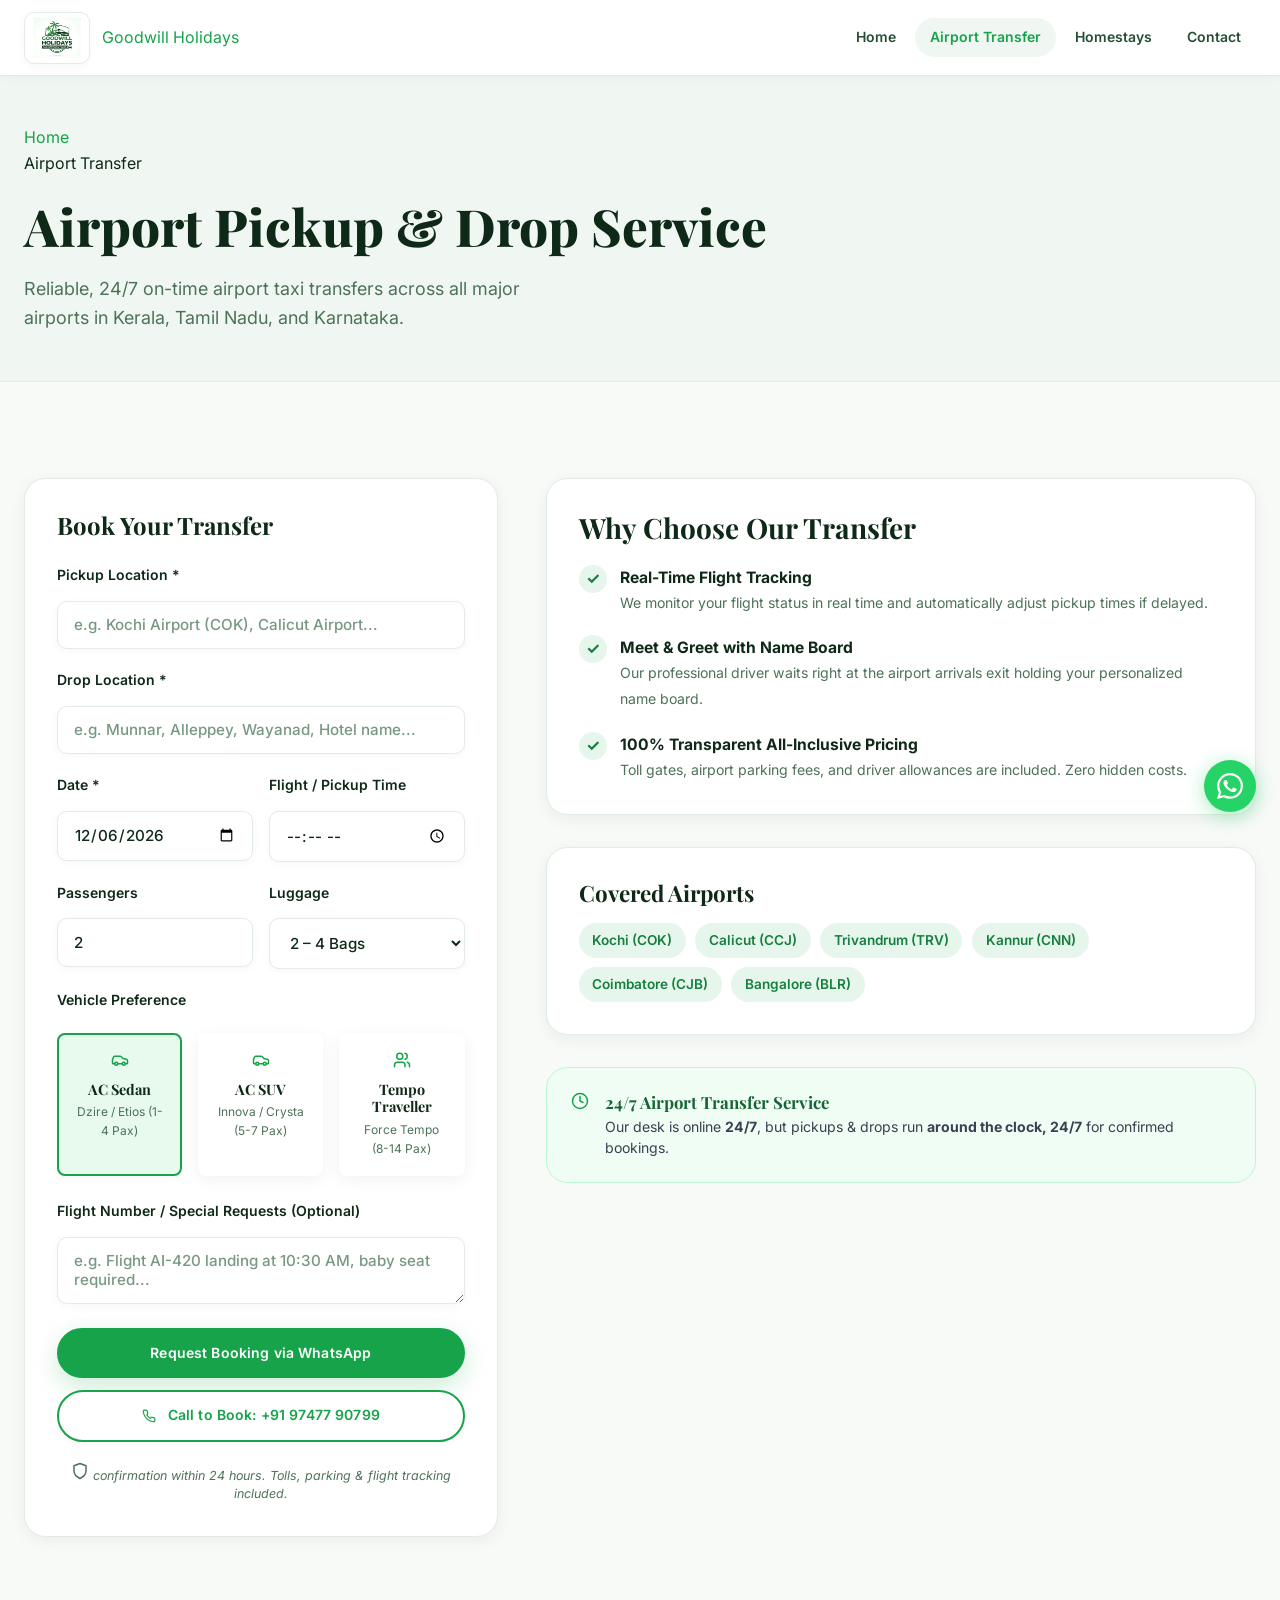
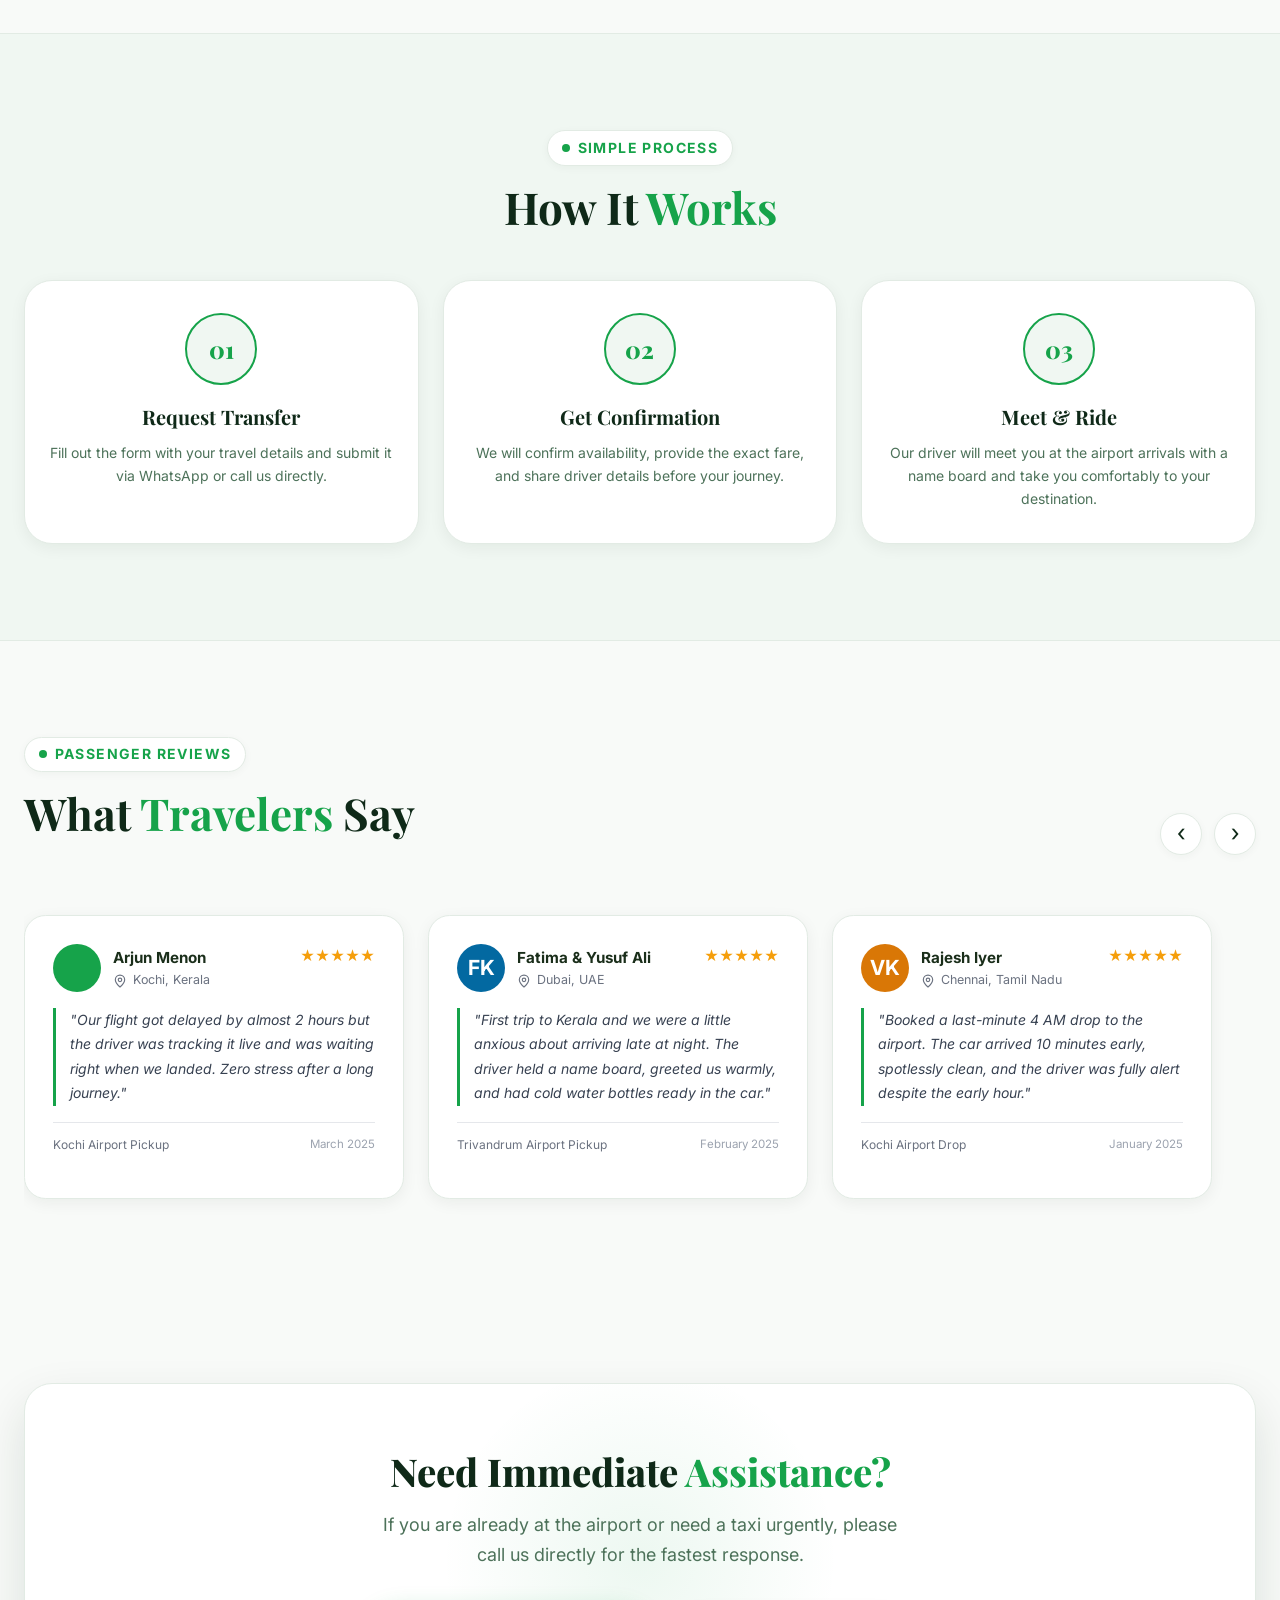
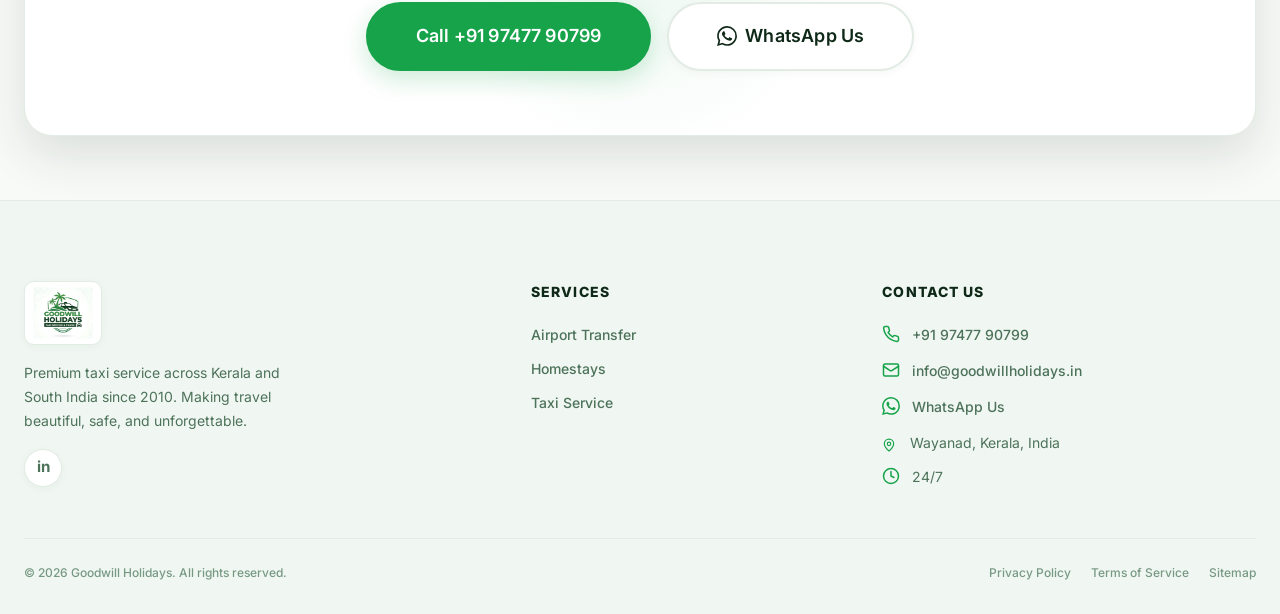
==== commit 38fe763c: "sall fixing on airport page" ====
--- a/airport-transfer.html
+++ b/airport-transfer.html
@@ -233,7 +233,7 @@
                             </div>
 
                             <p style="font-size: 0.78rem; color: var(--clr-text-muted); margin-top: 1.25rem; text-align: center; line-height: 1.5;">
-                                <svg width="18" height="18" viewBox="0 0 24 24" fill="none" stroke="currentColor" stroke-width="2" stroke-linecap="round" stroke-linejoin="round" aria-hidden="true"><path d="M12 22s8-4 8-10V5l-8-3-8 3v7c0 6 8 10 8 10z"></path></svg> <em>Fast confirmation within 30 minutes. Tolls, parking &amp; flight tracking included.</em>
+                                <svg width="18" height="18" viewBox="0 0 24 24" fill="none" stroke="currentColor" stroke-width="2" stroke-linecap="round" stroke-linejoin="round" aria-hidden="true"><path d="M12 22s8-4 8-10V5l-8-3-8 3v7c0 6 8 10 8 10z"></path></svg> <em> confirmation within 24 hours. Tolls, parking &amp; flight tracking included.</em>
                             </p>
                         </form>
                     </div>
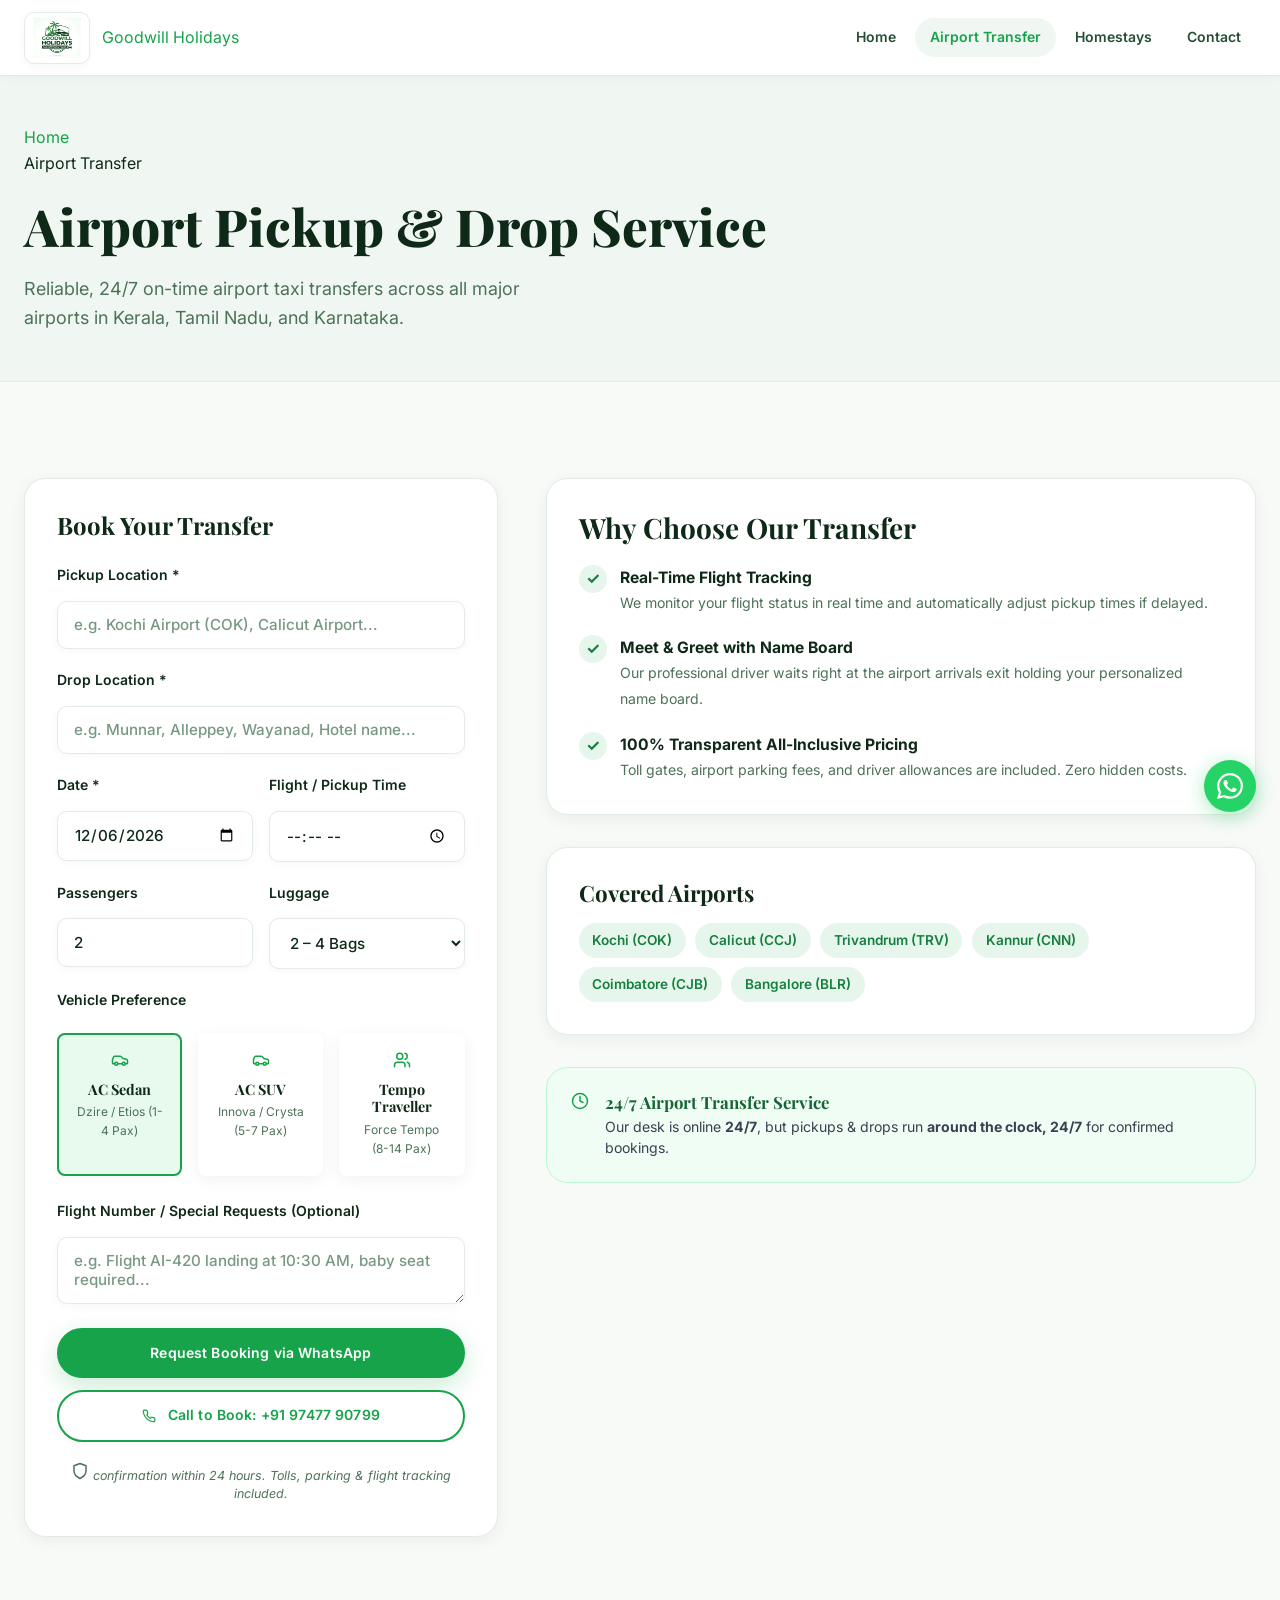
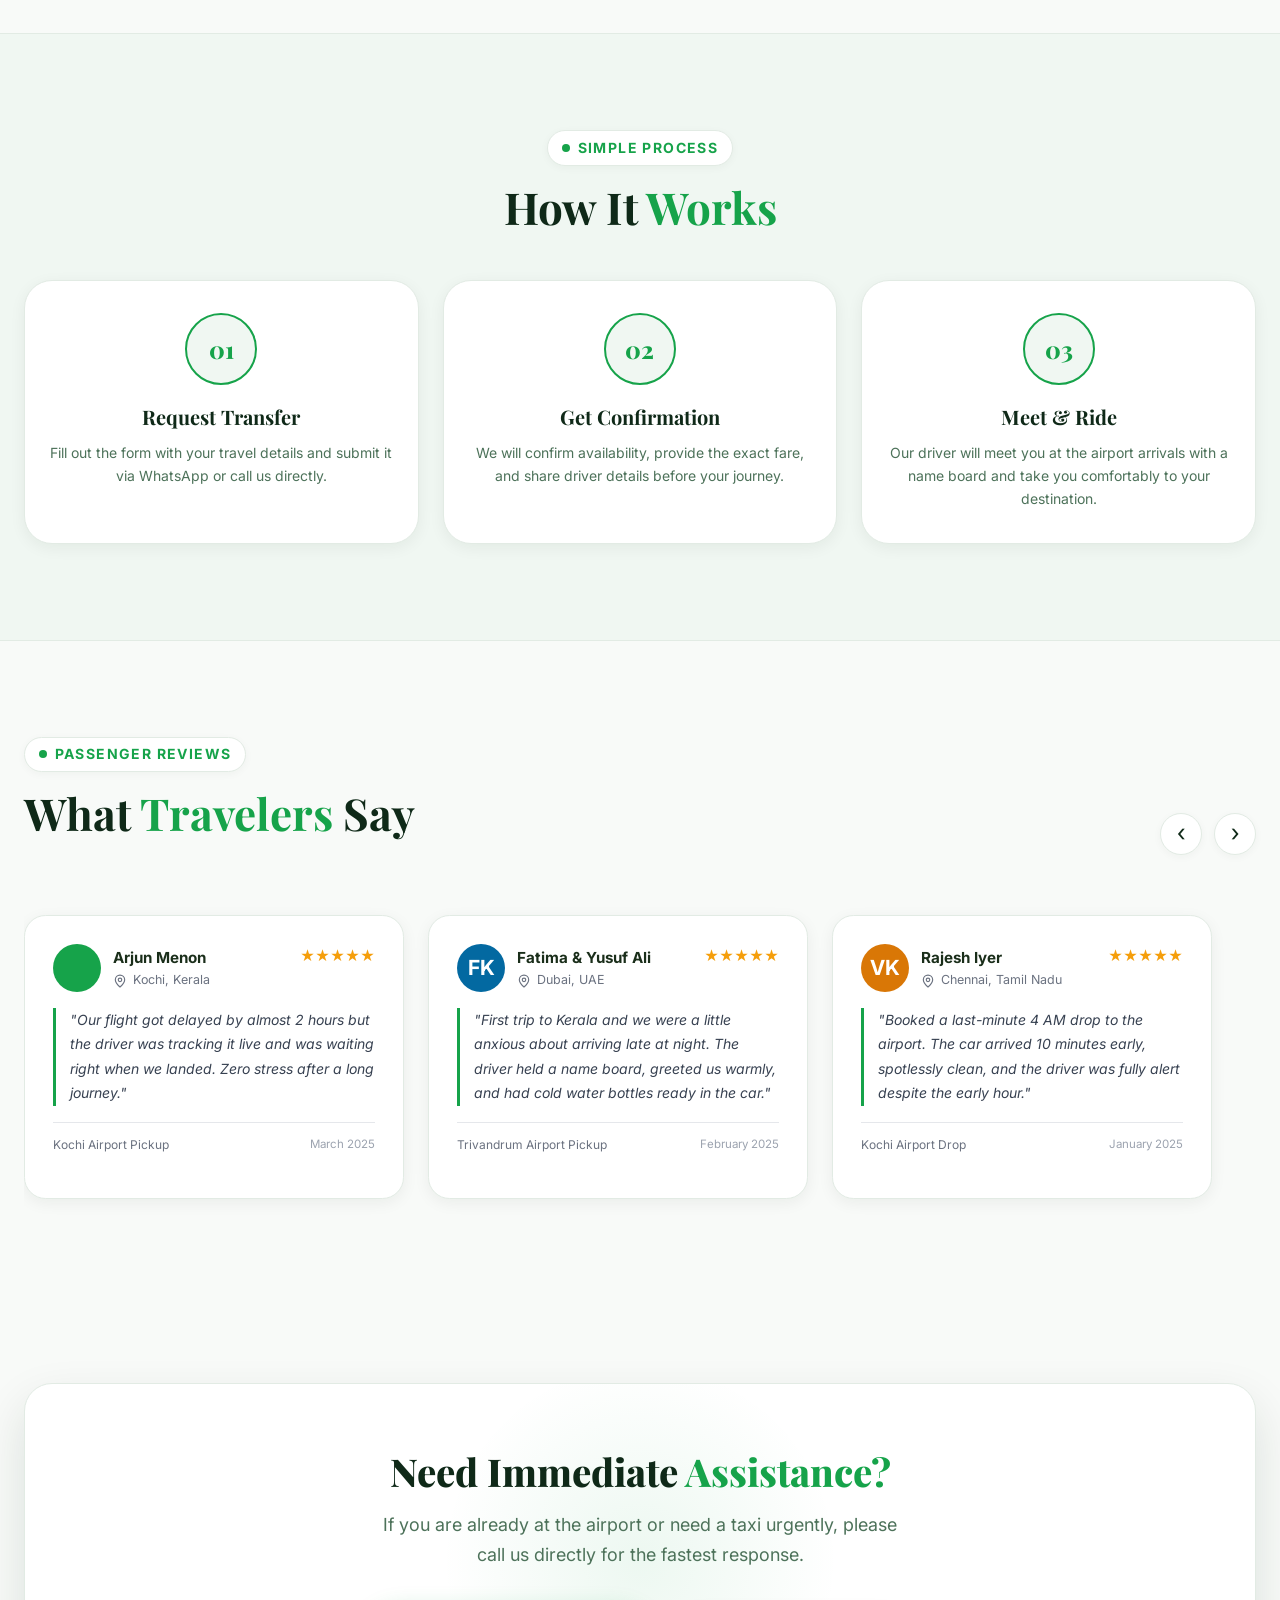
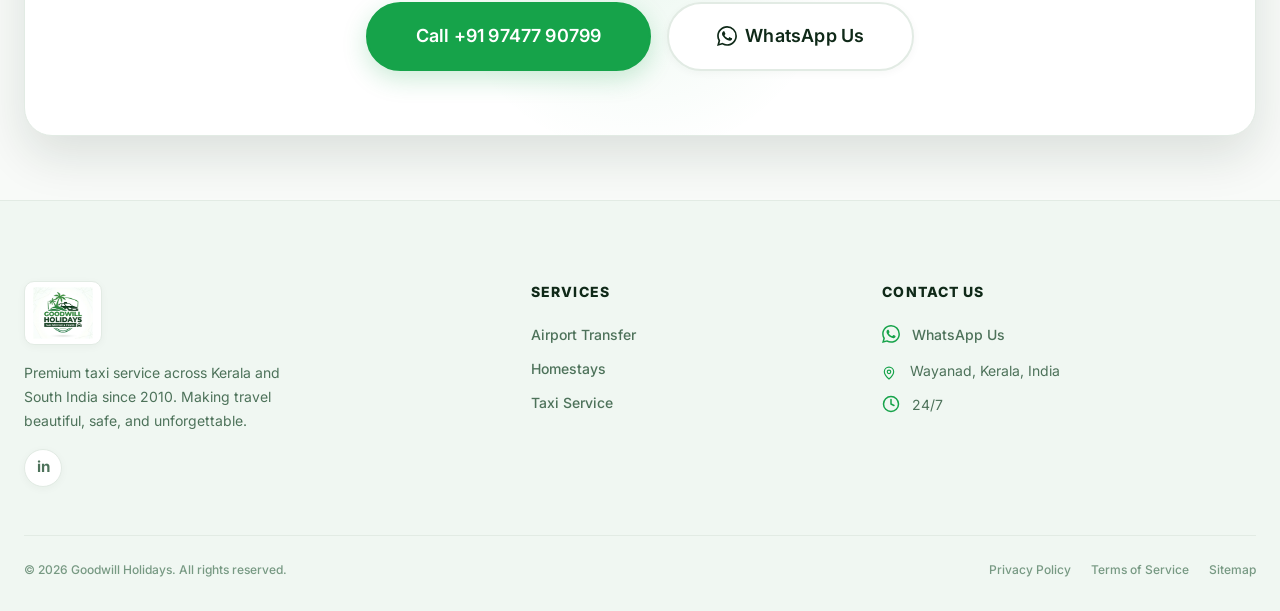
==== commit 0f7c1903: "fix : removed all emails of goodwills" ====
--- a/airport-transfer.html
+++ b/airport-transfer.html
@@ -539,14 +539,7 @@
                 <div>
                     <div class="footer__col-title">Contact Us</div>
                     <div class="footer__links">
-                        <div class="footer__contact-item">
-                            <span class="footer__contact-icon" aria-hidden="true"><svg width="18" height="18" viewBox="0 0 24 24" fill="none" stroke="currentColor" stroke-width="2" stroke-linecap="round" stroke-linejoin="round" aria-hidden="true"><path d="M22 16.92v3a2 2 0 0 1-2.18 2 19.79 19.79 0 0 1-8.63-3.07 19.5 19.5 0 0 1-6-6 19.79 19.79 0 0 1-3.07-8.67A2 2 0 0 1 4.11 2h3a2 2 0 0 1 2 1.72 12.84 12.84 0 0 0 .7 2.81 2 2 0 0 1-.45 2.11L8.09 9.91a16 16 0 0 0 6 6l1.27-1.27a2 2 0 0 1 2.11-.45 12.84 12.84 0 0 0 2.81.7A2 2 0 0 1 22 16.92z"></path></svg></span>
-                            <a href="tel:+919747790799" class="footer__link" style="transform:none;">+91 97477 90799</a>
-                        </div>
-                        <div class="footer__contact-item">
-                            <span class="footer__contact-icon" aria-hidden="true"><svg width="18" height="18" viewBox="0 0 24 24" fill="none" stroke="currentColor" stroke-width="2" stroke-linecap="round" stroke-linejoin="round" aria-hidden="true"><rect width="20" height="16" x="2" y="4" rx="2"></rect><path d="m22 7-8.97 5.7a1.94 1.94 0 0 1-2.06 0L2 7"></path></svg></span>
-                            <a href="mailto:info@goodwillholidays.in" class="footer__link" style="transform:none;">info@goodwillholidays.in</a>
-                        </div>
+                        
                         <div class="footer__contact-item">
                             <span class="footer__contact-icon" aria-hidden="true"><svg width="18" height="18" viewBox="0 0 24 24" fill="currentColor" aria-hidden="true"><path d="M17.472 14.382c-.297-.149-1.758-.867-2.03-.967-.273-.099-.471-.148-.67.15-.197.297-.767.966-.94 1.164-.173.199-.347.223-.644.075-.297-.15-1.255-.463-2.39-1.475-.883-.788-1.48-1.761-1.653-2.059-.173-.297-.018-.458.13-.606.134-.133.298-.347.446-.52.149-.174.198-.298.298-.497.099-.198.05-.371-.025-.52-.075-.149-.669-1.612-.916-2.207-.242-.579-.487-.5-.669-.51-.173-.008-.371-.01-.57-.01-.198 0-.52.074-.792.372-.272.297-1.04 1.016-1.04 2.479 0 1.462 1.065 2.875 1.213 3.074.149.198 2.096 3.2 5.077 4.487.709.306 1.262.489 1.694.625.712.227 1.36.195 1.871.118.571-.085 1.758-.719 2.006-1.413.248-.694.248-1.289.173-1.413-.074-.124-.272-.198-.57-.347m-5.421 7.403h-.004a9.87 9.87 0 01-5.031-1.378l-.361-.214-3.741.982.998-3.648-.235-.374a9.86 9.86 0 01-1.51-5.26c.001-5.45 4.436-9.884 9.888-9.884 2.64 0 5.122 1.03 6.988 2.898a9.825 9.825 0 012.893 6.994c-.003 5.45-4.437 9.884-9.885 9.884m8.413-18.297A11.815 11.815 0 0012.05 0C5.495 0 .16 5.335.157 11.892c0 2.096.547 4.142 1.588 5.945L.057 24l6.305-1.654a11.882 11.882 0 005.683 1.448h.005c6.554 0 11.89-5.335 11.893-11.893a11.821 11.821 0 00-3.48-8.413z"/></svg></span>
                             <a href="#" class="footer__link" style="transform:none;"
--- a/css/style.css
+++ b/css/style.css
@@ -2825,7 +2825,9 @@
 /* ─── CONTACT PAGE ──────────────────────────────────────────── */
 .contact-methods-grid {
     display: grid;
-    grid-template-columns: repeat(3, 1fr);
+    grid-template-columns: repeat(2, 1fr);
+    max-width: 800px;
+    margin: 0 auto var(--space-12);
     gap: var(--space-6);
     margin-bottom: var(--space-12);
 }
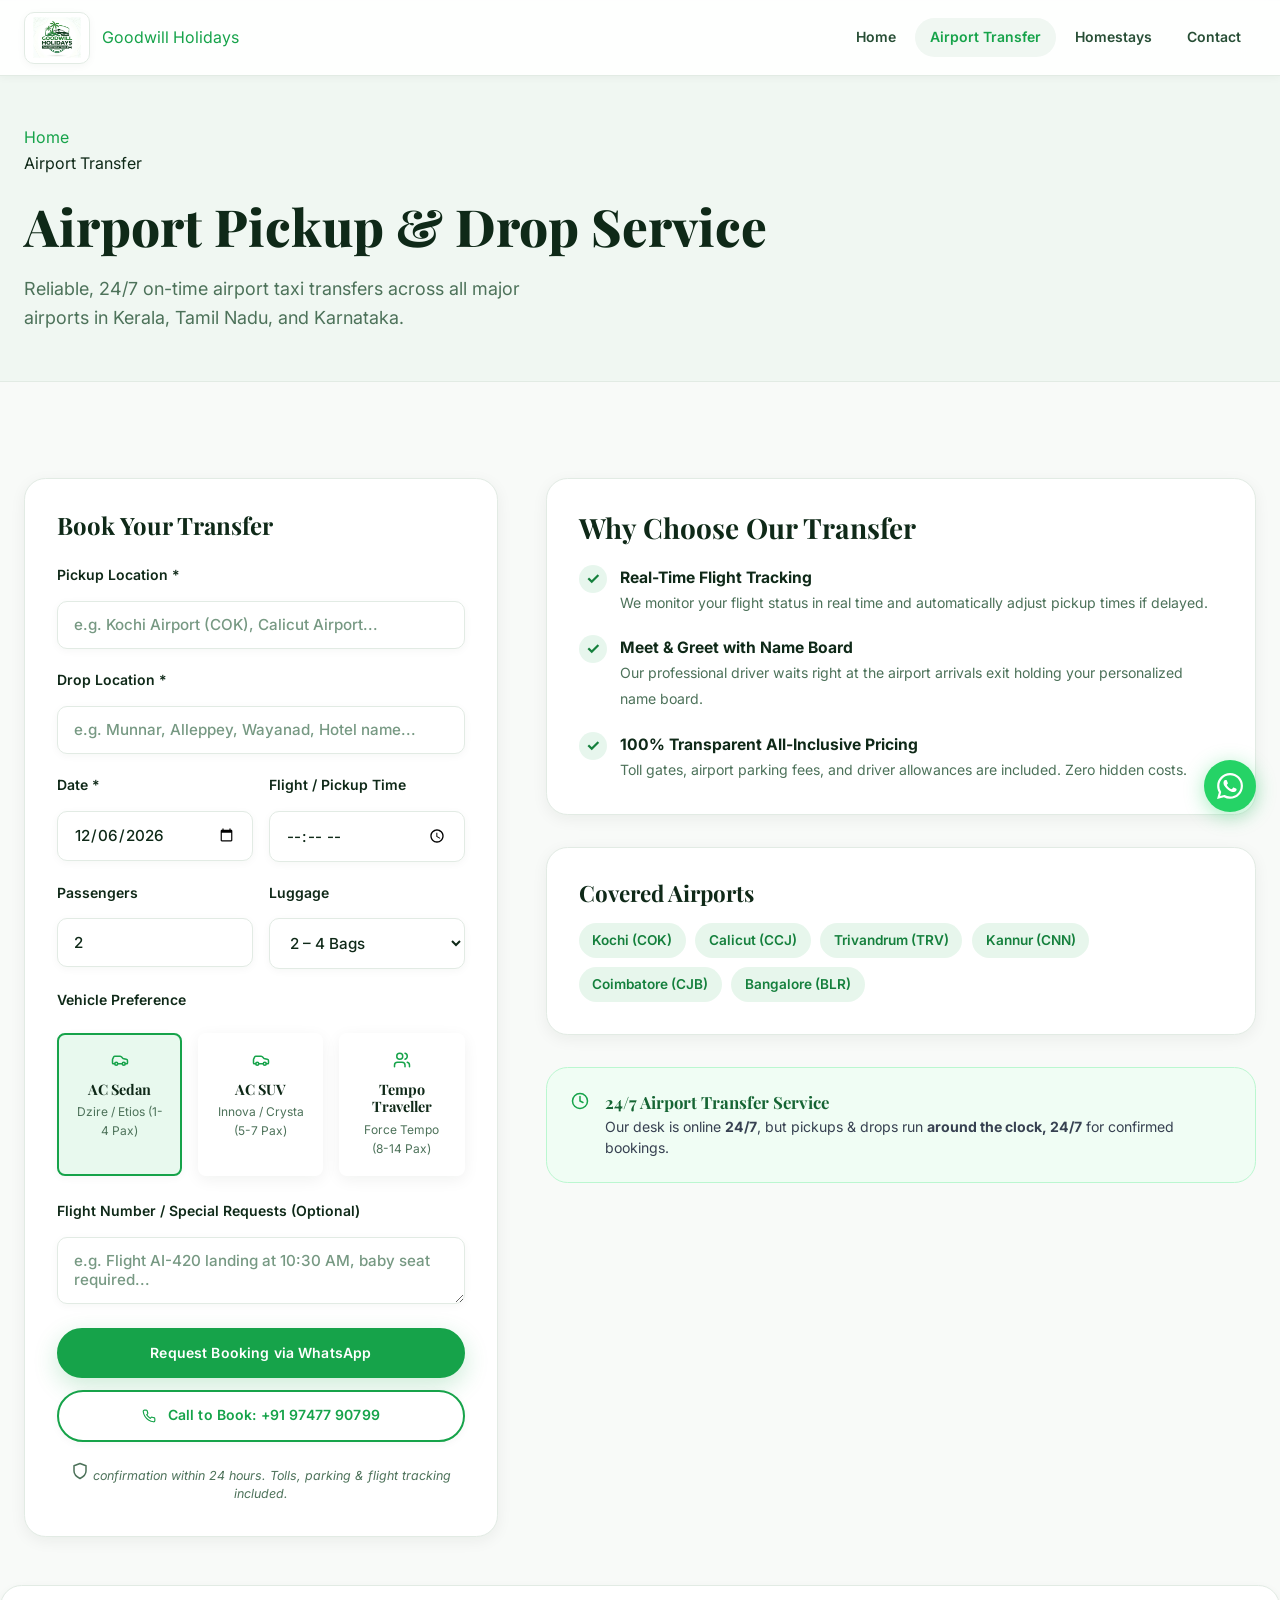
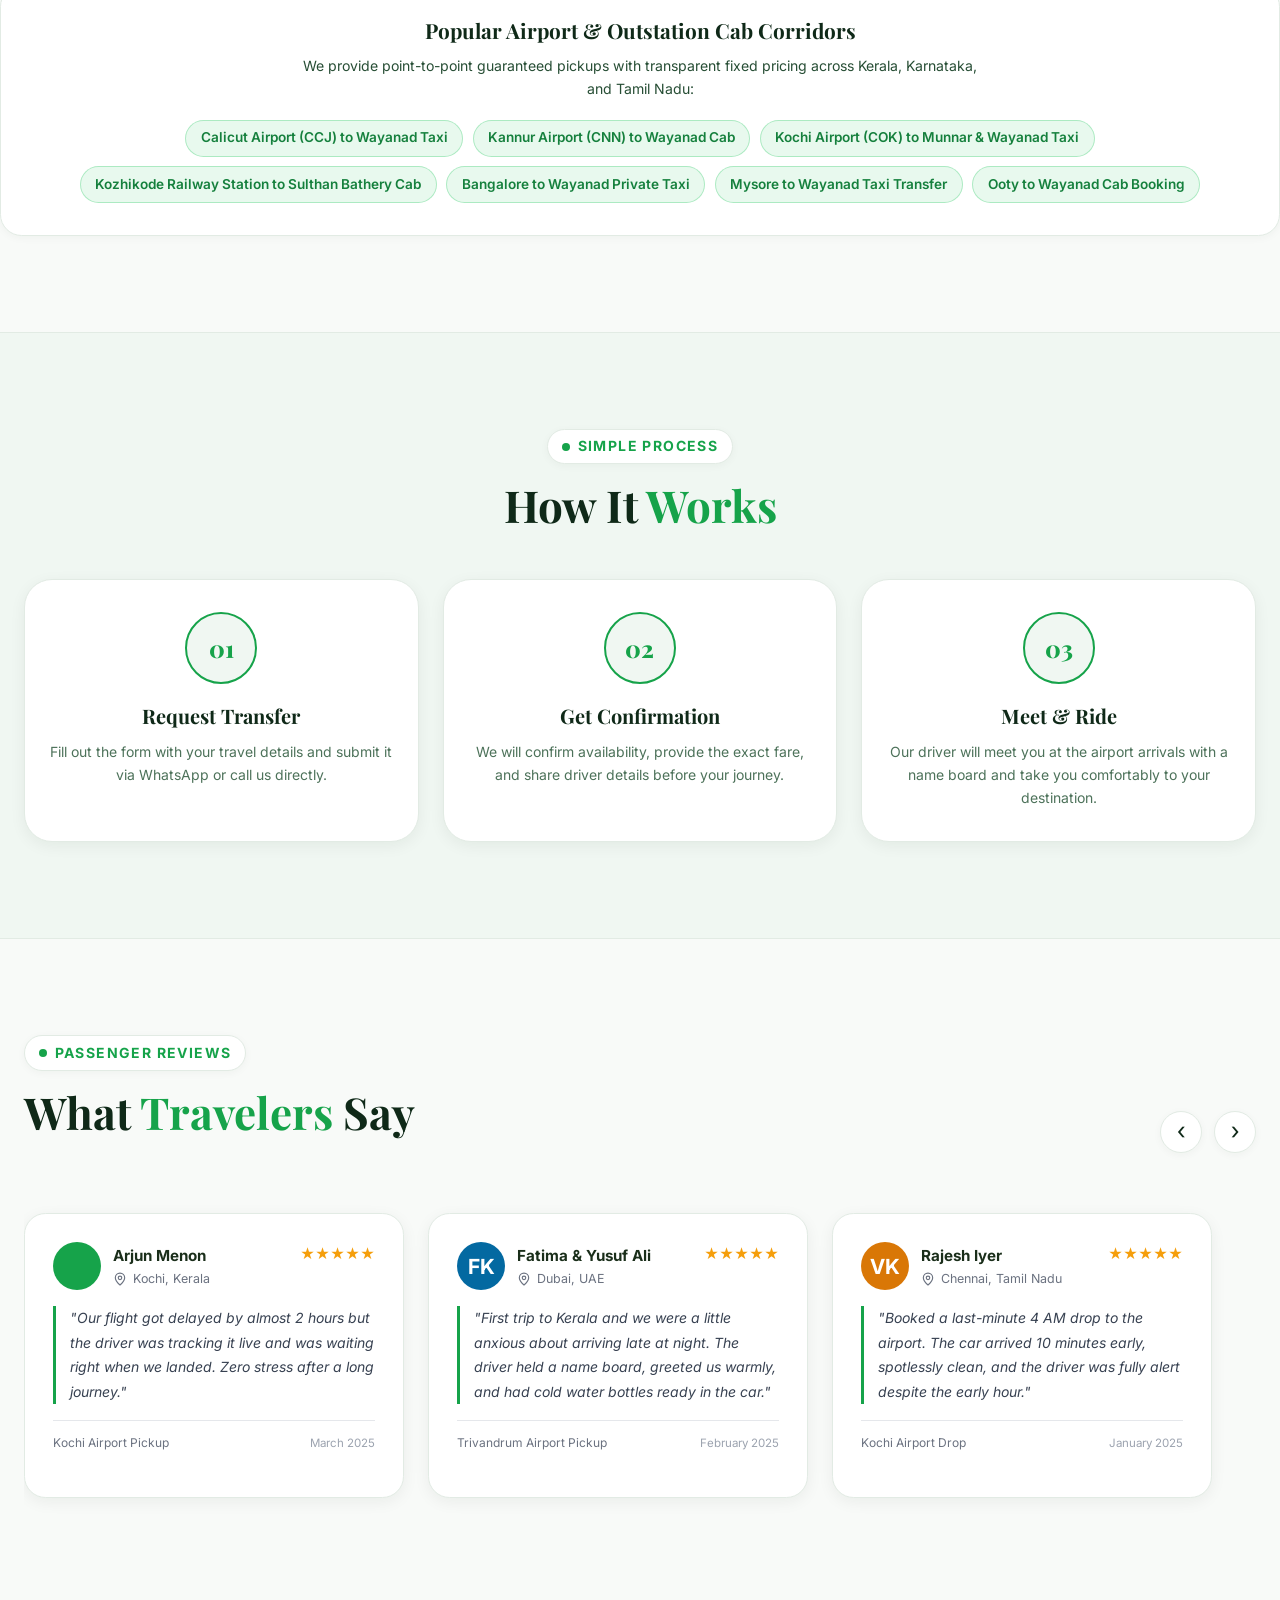
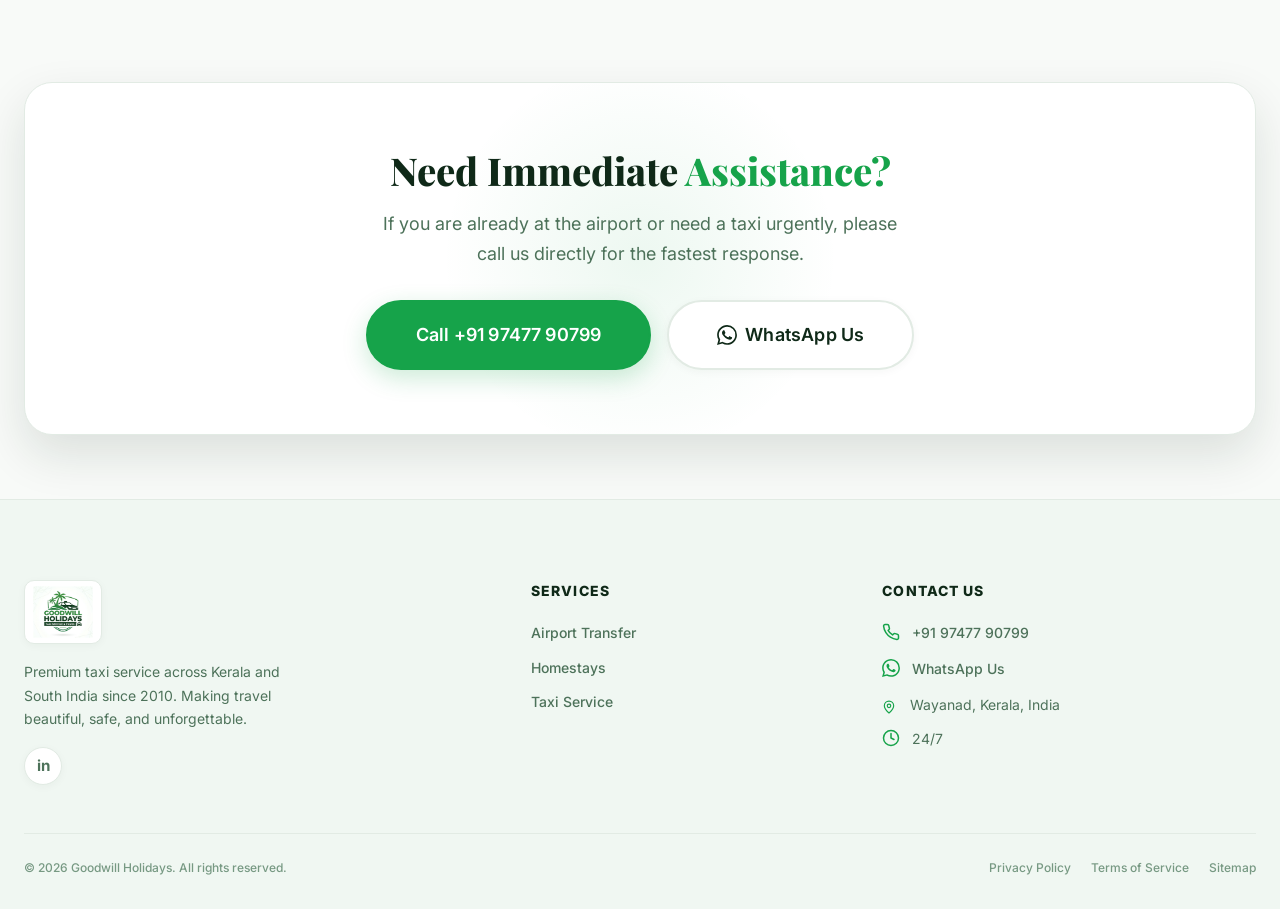
==== commit c9a59f15: "SEO done" ====
--- a/airport-transfer.html
+++ b/airport-transfer.html
@@ -6,32 +6,36 @@
     <link rel="icon" type="image/png" href="assets/logo/favicon.png" />
     <link rel="apple-touch-icon" href="assets/logo/favicon.png" />
     <meta name="viewport" content="width=device-width, initial-scale=1.0" />
-    <meta name="description" content="Reliable airport taxi service in Kerala and South India. Punctual airport transfers from Kochi, Trivandrum, Calicut, and more with Goodwill Holidays." />
-    <meta name="keywords" content="airport transfer Kerala, taxi Kochi airport, Trivandrum airport taxi, airport pickup Kerala, Goodwill Holidays airport transfer" />
+    <meta name="description" content="Book 24/7 airport taxi transfers in Kerala. On-time pickup &amp; drop at Kochi (COK), Calicut (CCJ) &amp; Trivandrum (TRV). Clean AC cabs with live flight tracking." />
+    <meta name="keywords"
+        content="airport taxi Kerala, Kochi airport transfer, Cochin airport taxi booking, Calicut airport to Wayanad cab, Calicut airport pickup, Trivandrum airport cab, Kannur airport transfer cab, Bangalore to Wayanad taxi, Mysore to Wayanad cab, Ooty to Wayanad taxi, 24/7 airport taxi Kerala, reliable airport transfer Wayanad, best airport cab service Kerala, Goodwill Holidays" />
     <meta name="author" content="Goodwill Holidays" />
     <meta name="robots" content="index, follow" />
     <link rel="canonical" href="https://www.goodwillholidays.in/airport-transfer.html" />
 
     <!-- Open Graph -->
-    <meta property="og:title" content="Airport Transfer Kerala – Kochi, Trivandrum & More | Goodwill Holidays" />
-    <meta property="og:description" content="Reliable airport taxi service in Kerala and South India. Punctual airport transfers with Goodwill Holidays." />
+    <meta property="og:title" content="Airport Taxi Kerala – Kochi &amp; Calicut Airport Cab | Goodwill" />
+    <meta property="og:description" content="Book 24/7 airport taxi transfers in Kerala. On-time pickup &amp; drop at Kochi (COK), Calicut (CCJ) &amp; Trivandrum (TRV). Clean AC cabs with live flight tracking." />
     <meta property="og:type" content="website" />
     <meta property="og:url" content="https://www.goodwillholidays.in/airport-transfer.html" />
     <meta property="og:image" content="https://www.goodwillholidays.in/assets/images/airport.jpg" />
+    <meta property="og:image:alt" content="Goodwill Holidays Kerala Airport Taxi Service and Vehicle Fleet" />
     <meta property="og:site_name" content="Goodwill Holidays" />
+    <meta property="og:locale" content="en_IN" />
 
     <!-- Twitter Card -->
     <meta name="twitter:card" content="summary_large_image" />
-    <meta name="twitter:title" content="Airport Transfer Kerala – Kochi, Trivandrum & More" />
-    <meta name="twitter:description" content="Reliable airport taxi service in Kerala and South India. Punctual airport transfers with Goodwill Holidays." />
+    <meta name="twitter:title" content="Airport Taxi Kerala – Kochi &amp; Calicut Airport Cab | Goodwill" />
+    <meta name="twitter:description" content="Book 24/7 airport taxi transfers in Kerala. Punctual airport pickup &amp; drop with Goodwill Holidays." />
     <meta name="twitter:image" content="https://www.goodwillholidays.in/assets/images/airport.jpg" />
-
-    <title>Airport Transfer Kerala – Kochi, Trivandrum & More | Goodwill Holidays</title>
+    <meta name="twitter:image:alt" content="Goodwill Holidays Airport Taxi Service" />
+
+    <title>Airport Taxi Kerala – Kochi &amp; Calicut Airport Cab | Goodwill</title>
 
     <!-- Preconnect -->
     <link rel="preconnect" href="https://fonts.googleapis.com" />
     <link rel="preconnect" href="https://fonts.gstatic.com" crossorigin />
-    <link href="https://fonts.googleapis.com/css2?family=Playfair+Display:ital,wght@0,400;0,500;0,600;0,700;1,400;1,500&family=Inter:wght@300;400;500;600;700&display=swap" rel="stylesheet" />
+    <link href="https://fonts.googleapis.com/css2?family=Playfair+Display:ital,wght@0,400;0,500;0,600;0,700;1,400;1,500&amp;family=Inter:wght@300;400;500;600;700&amp;display=swap" rel="stylesheet" />
 
     <!-- CSS -->
     <link rel="stylesheet" href="css/style.css" />
@@ -42,22 +46,85 @@
     <script type="application/ld+json">
     {
         "@context": "https://schema.org",
-        "@type": "TaxiService",
-        "name": "Goodwill Holidays Airport Transfers",
-        "description": "Reliable airport taxi service in Kerala and South India.",
-        "url": "https://www.goodwillholidays.in/airport-transfer.html",
-        "telephone": "+919747790799",
-        "provider": {
-            "@type": "LocalBusiness",
-            "name": "Goodwill Holidays"
-        },
-        "areaServed": [
-            {"@type": "City", "name": "Kochi"},
-            {"@type": "City", "name": "Trivandrum"},
-            {"@type": "City", "name": "Calicut"},
-            {"@type": "City", "name": "Coimbatore"},
-            {"@type": "City", "name": "Bangalore"},
-            {"@type": "City", "name": "Chennai"}
+        "@graph": [
+            {
+                "@type": "TaxiService",
+                "@id": "https://www.goodwillholidays.in/airport-transfer.html#service",
+                "name": "Goodwill Holidays Kerala Airport Transfers",
+                "serviceType": "Airport Taxi & Transfer Service",
+                "description": "Reliable 24/7 airport taxi pickup and drop service across major airports in Kerala and South India including Kochi, Calicut, Trivandrum, and Kannur.",
+                "url": "https://www.goodwillholidays.in/airport-transfer.html",
+                "telephone": "+919747790799",
+                "priceRange": "₹₹",
+                "provider": {
+                    "@type": ["LocalBusiness", "TravelAgency"],
+                    "name": "Goodwill Holidays",
+                    "url": "https://www.goodwillholidays.in/",
+                    "telephone": "+919747790799",
+                    "address": {
+                        "@type": "PostalAddress",
+                        "streetAddress": "Moolankavu",
+                        "addressLocality": "Sulthan Bathery",
+                        "addressRegion": "Wayanad, Kerala",
+                        "postalCode": "673592",
+                        "addressCountry": "IN"
+                    }
+                },
+                "areaServed": [
+                    { "@type": "City", "name": "Kochi", "sameAs": "https://en.wikipedia.org/wiki/Cochin_International_Airport" },
+                    { "@type": "City", "name": "Calicut", "sameAs": "https://en.wikipedia.org/wiki/Calicut_International_Airport" },
+                    { "@type": "City", "name": "Trivandrum", "sameAs": "https://en.wikipedia.org/wiki/Trivandrum_International_Airport" },
+                    { "@type": "City", "name": "Kannur", "sameAs": "https://en.wikipedia.org/wiki/Kannur_International_Airport" },
+                    { "@type": "City", "name": "Coimbatore" },
+                    { "@type": "City", "name": "Bangalore" },
+                    { "@type": "City", "name": "Chennai" }
+                ],
+                "hasOfferCatalog": {
+                    "@type": "OfferCatalog",
+                    "name": "Airport Taxi Fleet Options",
+                    "itemListElement": [
+                        {
+                            "@type": "Offer",
+                            "itemOffered": {
+                                "@type": "Service",
+                                "name": "Sedan Airport Taxi (1-4 Passengers, AC, 2-3 Bags)"
+                            }
+                        },
+                        {
+                            "@type": "Offer",
+                            "itemOffered": {
+                                "@type": "Service",
+                                "name": "SUV Airport Taxi (1-6 Passengers, AC, 4-5 Bags)"
+                            }
+                        },
+                        {
+                            "@type": "Offer",
+                            "itemOffered": {
+                                "@type": "Service",
+                                "name": "Tempo Traveller Airport Transfer (7-12 Passengers, AC, 8+ Bags)"
+                            }
+                        }
+                    ]
+                }
+            },
+            {
+                "@type": "BreadcrumbList",
+                "@id": "https://www.goodwillholidays.in/airport-transfer.html#breadcrumb",
+                "itemListElement": [
+                    {
+                        "@type": "ListItem",
+                        "position": 1,
+                        "name": "Home",
+                        "item": "https://www.goodwillholidays.in/"
+                    },
+                    {
+                        "@type": "ListItem",
+                        "position": 2,
+                        "name": "Airport Transfer",
+                        "item": "https://www.goodwillholidays.in/airport-transfer.html"
+                    }
+                ]
+            }
         ]
     }
     </script>
@@ -286,6 +353,22 @@
                                 <p style="color: #374151; font-size: 0.88rem; line-height: 1.5; margin: 0;">Our desk is online <strong>24/7</strong>, but pickups &amp; drops run <strong>around the clock, 24/7</strong> for confirmed bookings.</p>
                             </div>
                         </div>
+                    </div>
+                </div>
+            </div>
+        
+                <!-- Popular Airport & Outstation Transfer Corridors -->
+                <div style="background: #ffffff; border: 1px solid var(--clr-border); border-radius: var(--radius-xl); padding: 2rem; margin-top: 3rem; box-shadow: var(--shadow-sm); text-align: center;">
+                    <h3 style="font-family: 'Playfair Display', serif; font-size: 1.3rem; color: var(--clr-text-primary); margin-bottom: 0.75rem;">Popular Airport &amp; Outstation Cab Corridors</h3>
+                    <p style="font-size: 0.88rem; color: var(--clr-text-secondary); max-width: 700px; margin: 0 auto 1.25rem;">We provide point-to-point guaranteed pickups with transparent fixed pricing across Kerala, Karnataka, and Tamil Nadu:</p>
+                    <div style="display: flex; flex-wrap: wrap; justify-content: center; gap: 0.6rem;">
+                        <span style="background: rgba(34,197,94,0.1); color: #15803d; border: 1px solid rgba(34,197,94,0.3); padding: 0.4rem 0.9rem; border-radius: 999px; font-size: 0.85rem; font-weight: 600;">Calicut Airport (CCJ) to Wayanad Taxi</span>
+                        <span style="background: rgba(34,197,94,0.1); color: #15803d; border: 1px solid rgba(34,197,94,0.3); padding: 0.4rem 0.9rem; border-radius: 999px; font-size: 0.85rem; font-weight: 600;">Kannur Airport (CNN) to Wayanad Cab</span>
+                        <span style="background: rgba(34,197,94,0.1); color: #15803d; border: 1px solid rgba(34,197,94,0.3); padding: 0.4rem 0.9rem; border-radius: 999px; font-size: 0.85rem; font-weight: 600;">Kochi Airport (COK) to Munnar &amp; Wayanad Taxi</span>
+                        <span style="background: rgba(34,197,94,0.1); color: #15803d; border: 1px solid rgba(34,197,94,0.3); padding: 0.4rem 0.9rem; border-radius: 999px; font-size: 0.85rem; font-weight: 600;">Kozhikode Railway Station to Sulthan Bathery Cab</span>
+                        <span style="background: rgba(34,197,94,0.1); color: #15803d; border: 1px solid rgba(34,197,94,0.3); padding: 0.4rem 0.9rem; border-radius: 999px; font-size: 0.85rem; font-weight: 600;">Bangalore to Wayanad Private Taxi</span>
+                        <span style="background: rgba(34,197,94,0.1); color: #15803d; border: 1px solid rgba(34,197,94,0.3); padding: 0.4rem 0.9rem; border-radius: 999px; font-size: 0.85rem; font-weight: 600;">Mysore to Wayanad Taxi Transfer</span>
+                        <span style="background: rgba(34,197,94,0.1); color: #15803d; border: 1px solid rgba(34,197,94,0.3); padding: 0.4rem 0.9rem; border-radius: 999px; font-size: 0.85rem; font-weight: 600;">Ooty to Wayanad Cab Booking</span>
                     </div>
                 </div>
             </div>
@@ -539,7 +622,10 @@
                 <div>
                     <div class="footer__col-title">Contact Us</div>
                     <div class="footer__links">
-                        
+                        <div class="footer__contact-item">
+                            <span class="footer__contact-icon" aria-hidden="true"><svg width="18" height="18" viewBox="0 0 24 24" fill="none" stroke="currentColor" stroke-width="2" stroke-linecap="round" stroke-linejoin="round" aria-hidden="true"><path d="M22 16.92v3a2 2 0 0 1-2.18 2 19.79 19.79 0 0 1-8.63-3.07 19.5 19.5 0 0 1-6-6 19.79 19.79 0 0 1-3.07-8.67A2 2 0 0 1 4.11 2h3a2 2 0 0 1 2 1.72 12.84 12.84 0 0 0 .7 2.81 2 2 0 0 1-.45 2.11L8.09 9.91a16 16 0 0 0 6 6l1.27-1.27a2 2 0 0 1 2.11-.45 12.84 12.84 0 0 0 2.81.7A2 2 0 0 1 22 16.92z"></path></svg></span>
+                            <a href="tel:+919747790799" class="footer__link" style="transform:none;">+91 97477 90799</a>
+                        </div>
                         <div class="footer__contact-item">
                             <span class="footer__contact-icon" aria-hidden="true"><svg width="18" height="18" viewBox="0 0 24 24" fill="currentColor" aria-hidden="true"><path d="M17.472 14.382c-.297-.149-1.758-.867-2.03-.967-.273-.099-.471-.148-.67.15-.197.297-.767.966-.94 1.164-.173.199-.347.223-.644.075-.297-.15-1.255-.463-2.39-1.475-.883-.788-1.48-1.761-1.653-2.059-.173-.297-.018-.458.13-.606.134-.133.298-.347.446-.52.149-.174.198-.298.298-.497.099-.198.05-.371-.025-.52-.075-.149-.669-1.612-.916-2.207-.242-.579-.487-.5-.669-.51-.173-.008-.371-.01-.57-.01-.198 0-.52.074-.792.372-.272.297-1.04 1.016-1.04 2.479 0 1.462 1.065 2.875 1.213 3.074.149.198 2.096 3.2 5.077 4.487.709.306 1.262.489 1.694.625.712.227 1.36.195 1.871.118.571-.085 1.758-.719 2.006-1.413.248-.694.248-1.289.173-1.413-.074-.124-.272-.198-.57-.347m-5.421 7.403h-.004a9.87 9.87 0 01-5.031-1.378l-.361-.214-3.741.982.998-3.648-.235-.374a9.86 9.86 0 01-1.51-5.26c.001-5.45 4.436-9.884 9.888-9.884 2.64 0 5.122 1.03 6.988 2.898a9.825 9.825 0 012.893 6.994c-.003 5.45-4.437 9.884-9.885 9.884m8.413-18.297A11.815 11.815 0 0012.05 0C5.495 0 .16 5.335.157 11.892c0 2.096.547 4.142 1.588 5.945L.057 24l6.305-1.654a11.882 11.882 0 005.683 1.448h.005c6.554 0 11.89-5.335 11.893-11.893a11.821 11.821 0 00-3.48-8.413z"/></svg></span>
                             <a href="#" class="footer__link" style="transform:none;"
